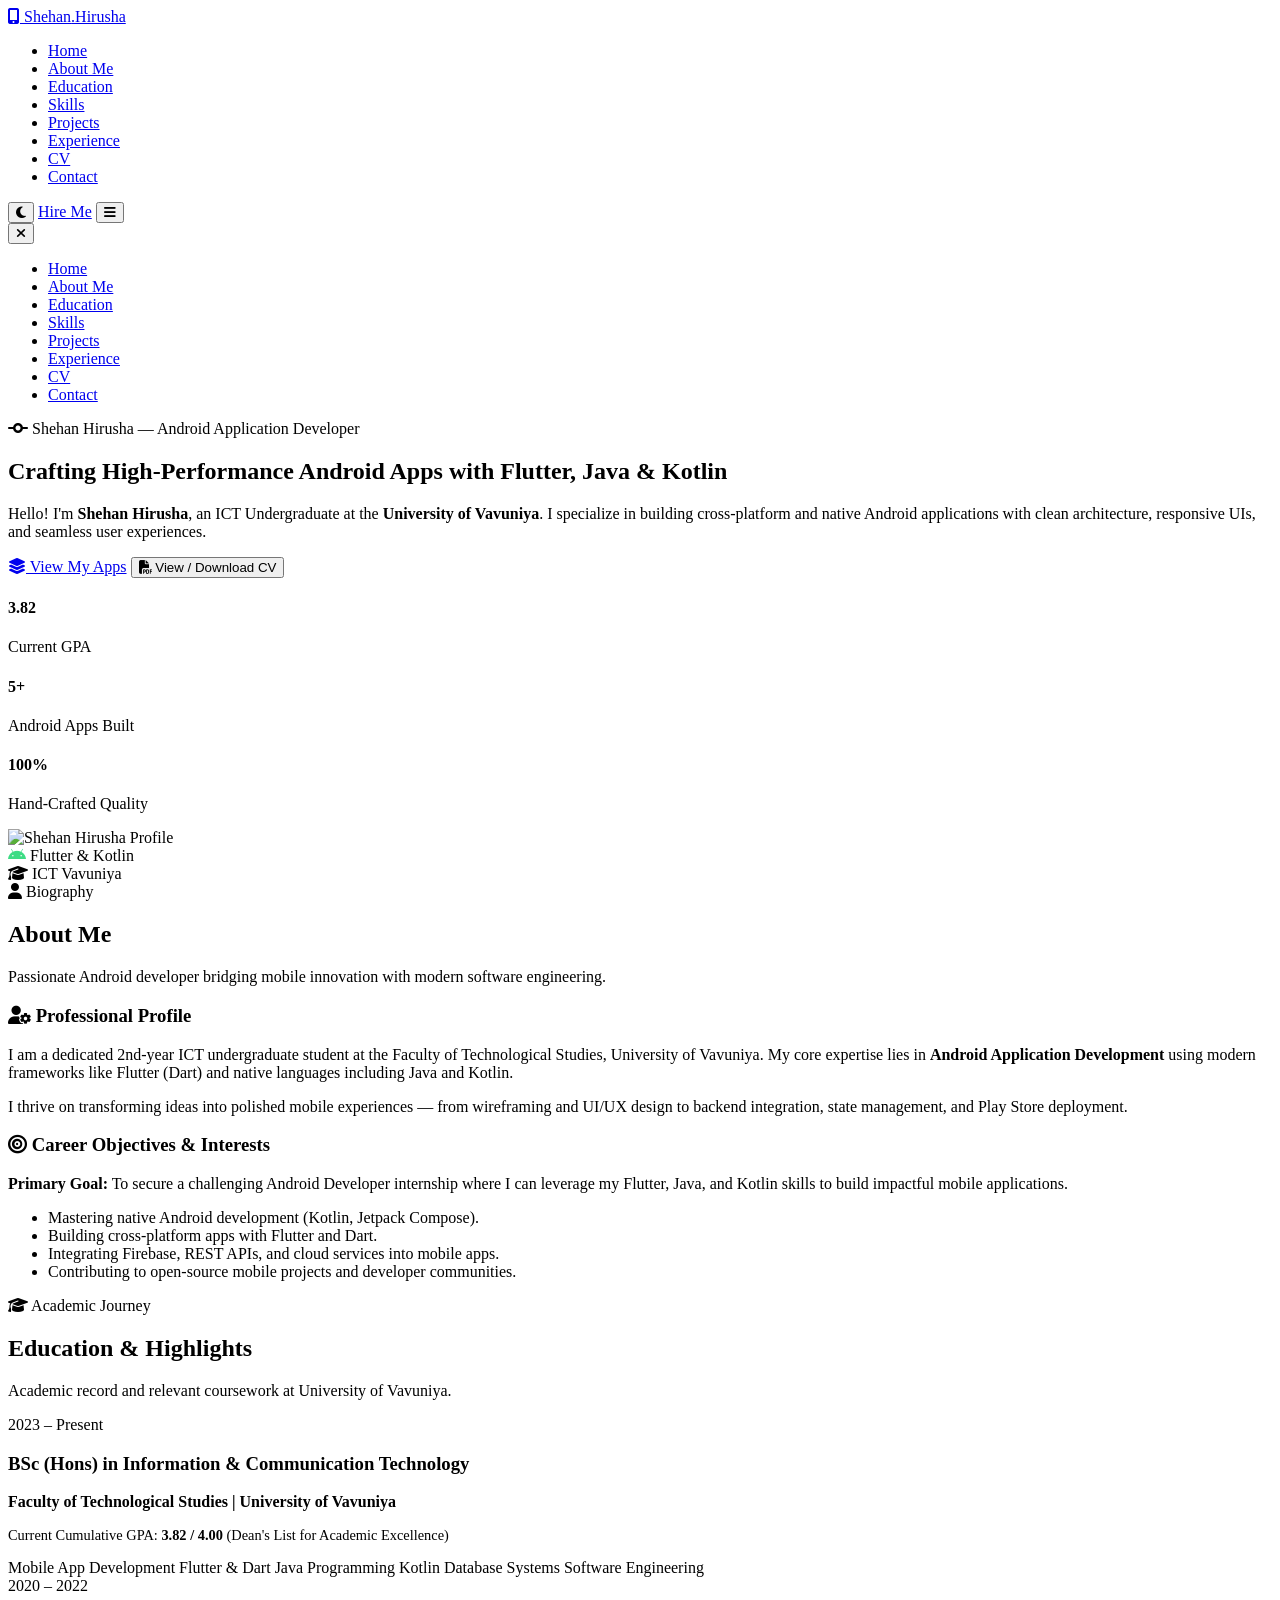
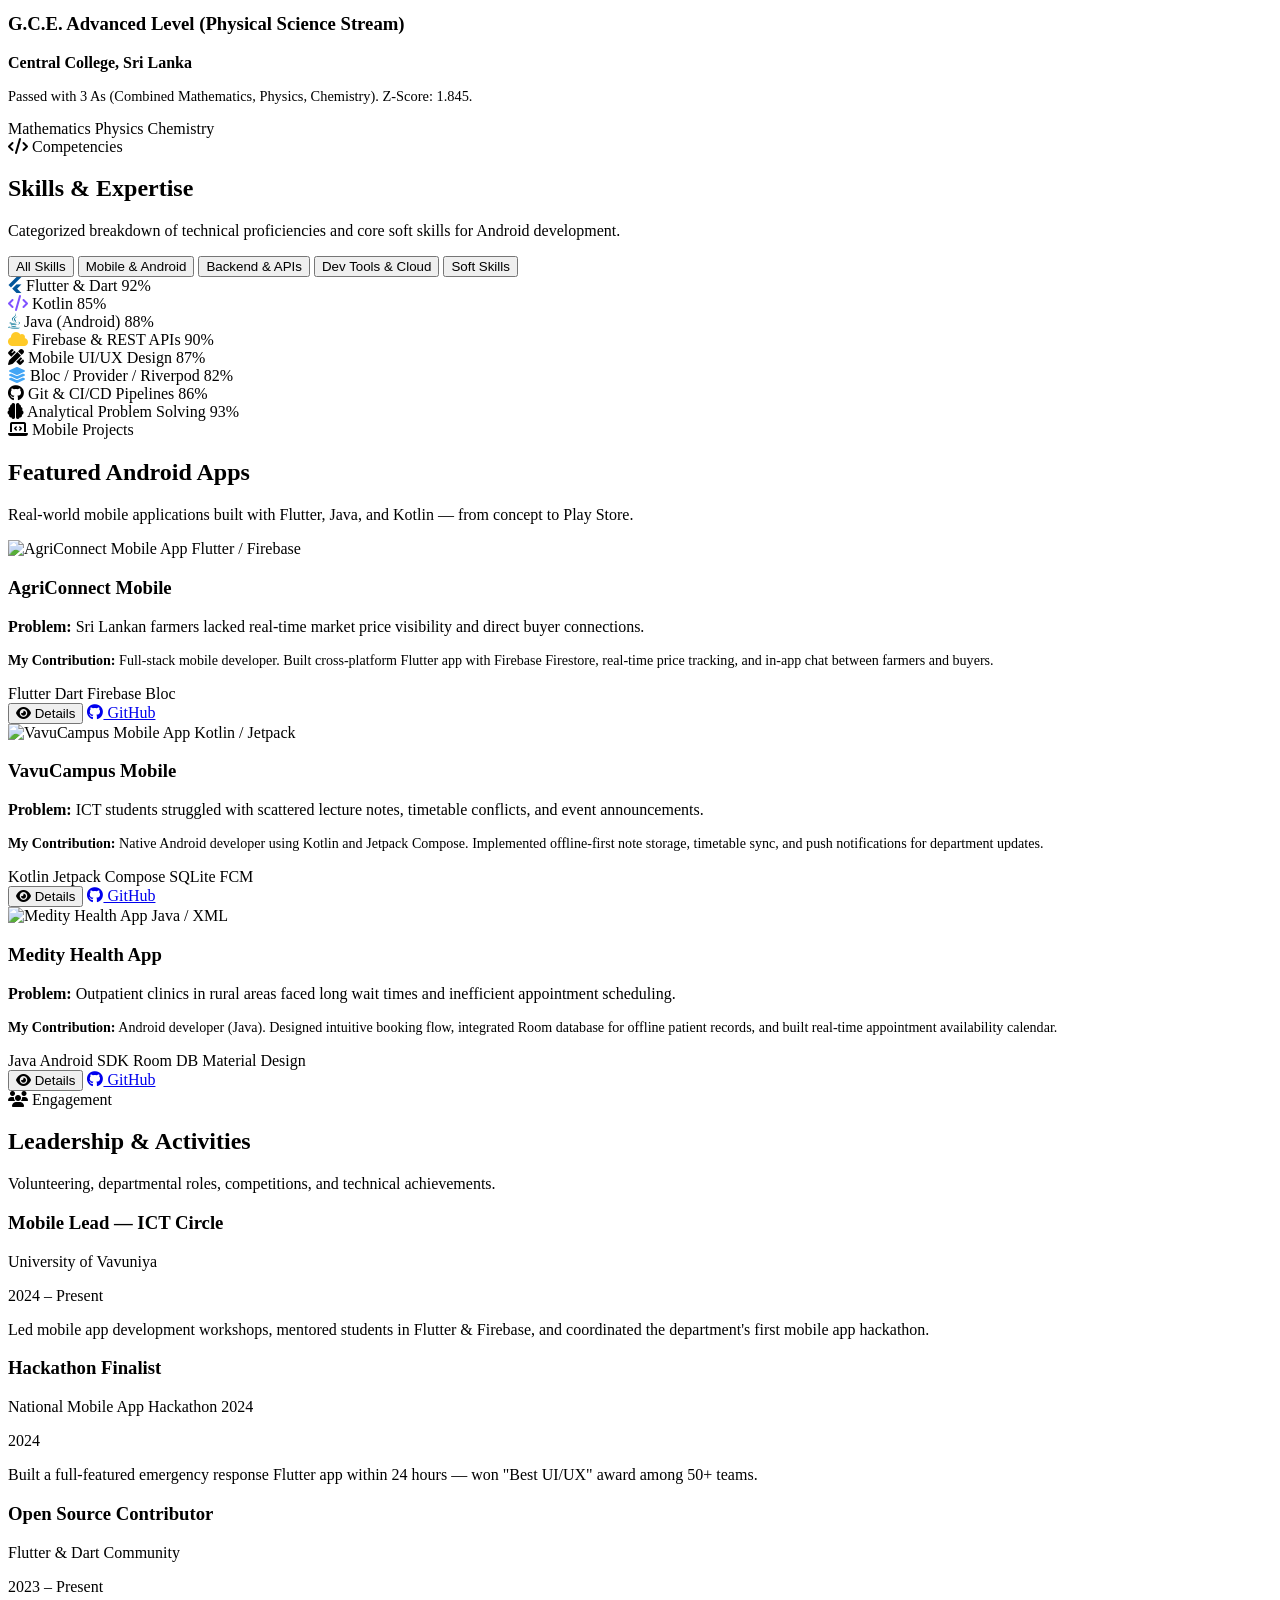
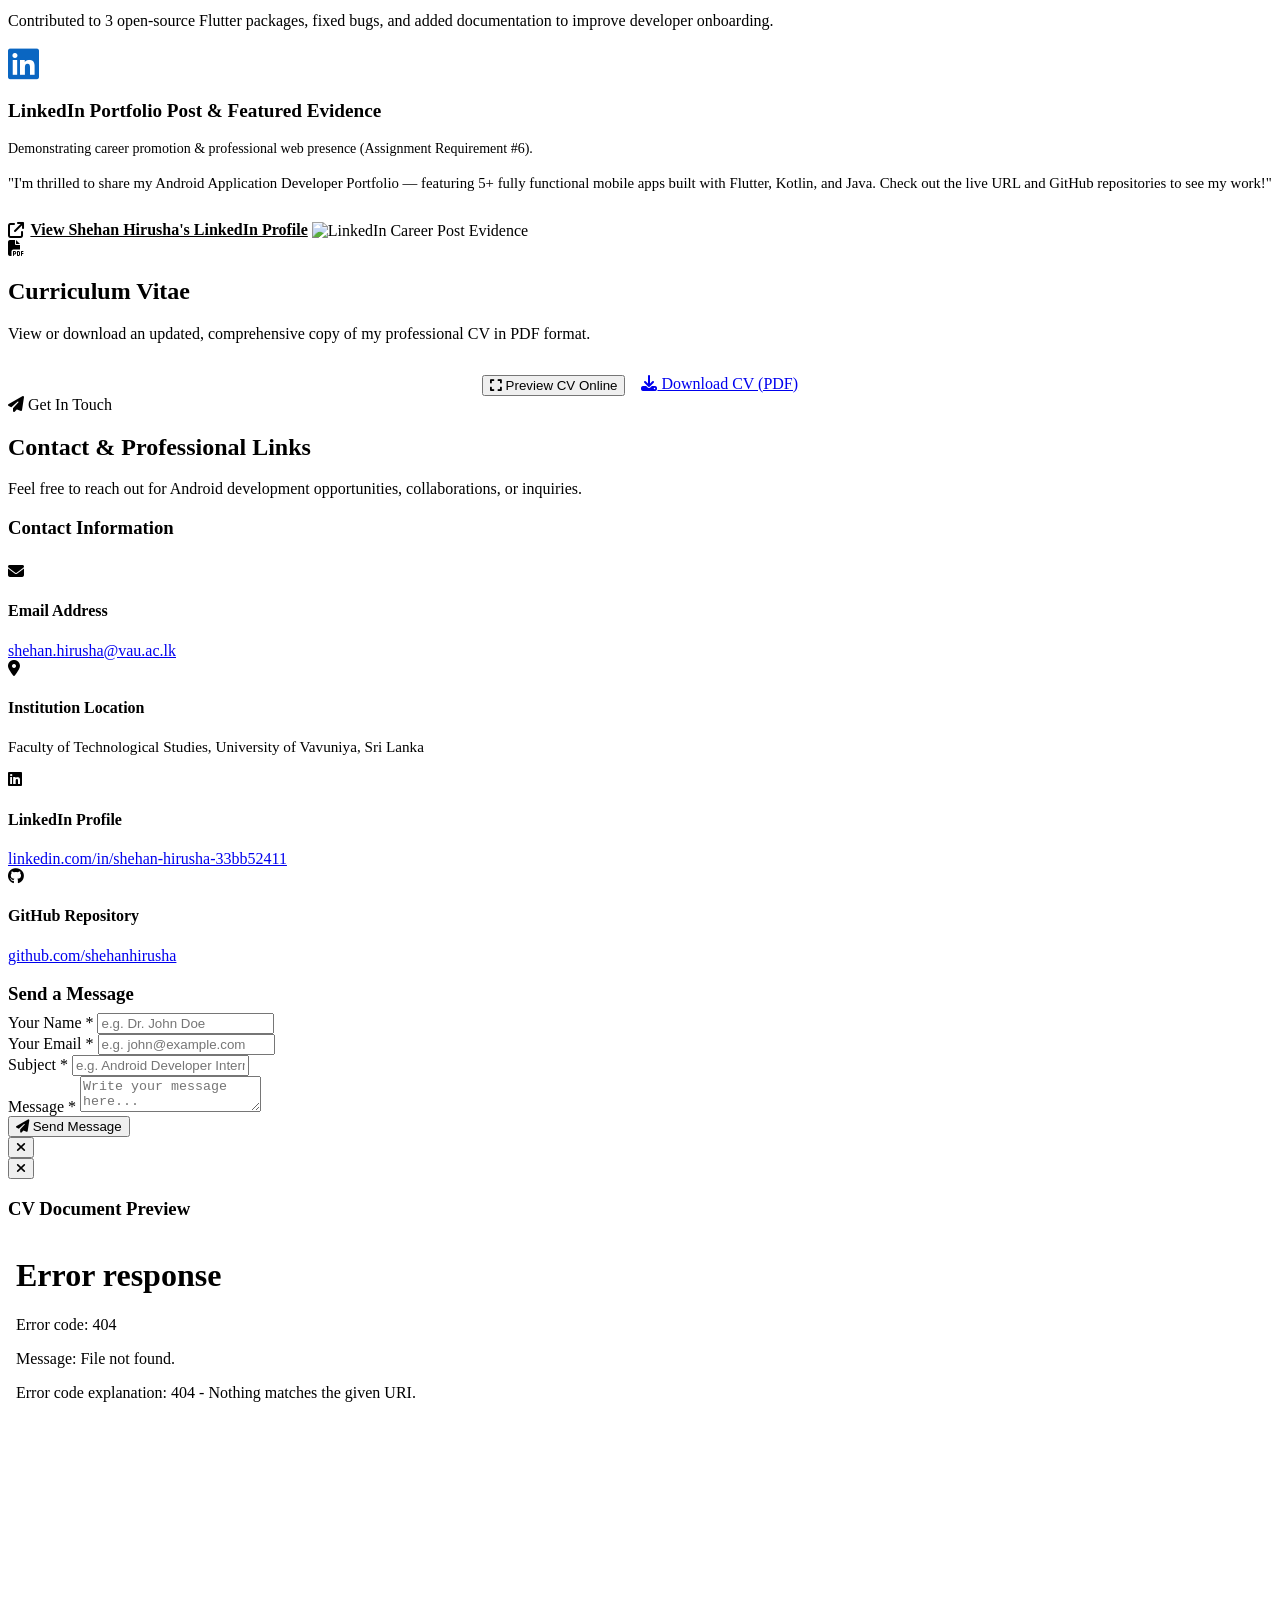
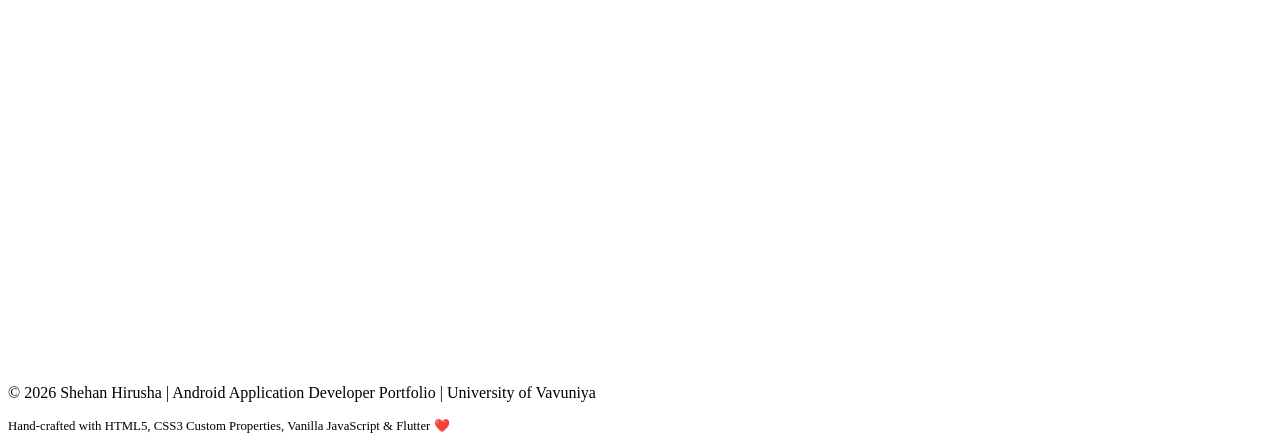
==== index.html @ 4473762f "portfplio prepared" ====
<!DOCTYPE html>
<html lang="en">

<head>
    <meta charset="UTF-8">
    <meta name="viewport" content="width=device-width, initial-scale=1.0">
    <title>Shehan Hirusha | Android Application Developer</title>
    <meta name="description"
        content="Professional portfolio of Shehan Hirusha, Android Application Developer & ICT Undergraduate at University of Vavuniya. Specializing in Flutter, Dart, Java, and Kotlin.">
    <meta name="keywords"
        content="Shehan Hirusha, Android Developer, Flutter, Dart, Java, Kotlin, Mobile App Development, University of Vavuniya, Portfolio">

    <!-- Design System CSS -->
    <link rel="stylesheet" href="styles.css">

    <!-- FontAwesome Icons -->
    <link rel="stylesheet" href="https://cdnjs.cloudflare.com/ajax/libs/font-awesome/6.4.0/css/all.min.css">
</head>

<body>

    <!-- Header & Navigation Bar -->
    <header class="navbar" id="navbar">
        <div class="container nav-container">
            <a href="#home" class="nav-logo">
                <i class="fa-solid fa-mobile-screen-button" style="color: var(--accent-primary);"></i>
                Shehan<span>.Hirusha</span>
            </a>

            <ul class="nav-links">
                <li><a href="#home" class="nav-link active">Home</a></li>
                <li><a href="#about" class="nav-link">About Me</a></li>
                <li><a href="#education" class="nav-link">Education</a></li>
                <li><a href="#skills" class="nav-link">Skills</a></li>
                <li><a href="#projects" class="nav-link">Projects</a></li>
                <li><a href="#experience" class="nav-link">Experience</a></li>
                <li><a href="#cv" class="nav-link">CV</a></li>
                <li><a href="#contact" class="nav-link">Contact</a></li>
            </ul>

            <div class="nav-actions">
                <button class="theme-toggle-btn" id="themeToggle" title="Toggle Light/Dark Theme">
                    <i class="fa-solid fa-moon"></i>
                </button>
                <a href="#contact" class="btn btn-primary btn-sm">Hire Me</a>
                <button class="mobile-menu-btn" id="mobileMenuBtn">
                    <i class="fa-solid fa-bars"></i>
                </button>
            </div>
        </div>
    </header>

    <!-- Mobile Navigation Drawer -->
    <div class="mobile-menu-overlay" id="mobileMenuOverlay">
        <button class="modal-close" id="mobileMenuClose"><i class="fa-solid fa-xmark"></i></button>
        <ul class="mobile-nav-links">
            <li><a href="#home" class="mobile-nav-link">Home</a></li>
            <li><a href="#about" class="mobile-nav-link">About Me</a></li>
            <li><a href="#education" class="mobile-nav-link">Education</a></li>
            <li><a href="#skills" class="mobile-nav-link">Skills</a></li>
            <li><a href="#projects" class="mobile-nav-link">Projects</a></li>
            <li><a href="#experience" class="mobile-nav-link">Experience</a></li>
            <li><a href="#cv" class="mobile-nav-link">CV</a></li>
            <li><a href="#contact" class="mobile-nav-link">Contact</a></li>
        </ul>
    </div>

    <main>
        <!-- 1. HOME SECTION (HERO) -->
        <section id="home" class="hero">
            <div class="container hero-grid">
                <div class="hero-text-content">
                    <div class="hero-badge">
                        <i class="fa-solid fa-code-commit"></i> Shehan Hirusha — Android Application Developer
                    </div>
                    <h1 class="hero-title">
                        Crafting High-Performance <span class="highlight-text">Android Apps</span> with Flutter, Java
                        &amp; Kotlin
                    </h1>
                    <p class="hero-subtitle">
                        Hello! I'm <strong>Shehan Hirusha</strong>, an ICT Undergraduate at the
                        <strong>University of Vavuniya</strong>. I specialize in building cross-platform and native
                        Android applications with clean architecture, responsive UIs, and seamless user experiences.
                    </p>

                    <div class="hero-actions">
                        <a href="#projects" class="btn btn-primary"><i class="fa-solid fa-layer-group"></i> View My
                            Apps</a>
                        <button class="btn btn-secondary" id="heroCvBtn"><i class="fa-solid fa-file-pdf"></i> View /
                            Download CV</button>
                    </div>

                    <div class="hero-stats">
                        <div class="stat-item">
                            <h4>3.82</h4>
                            <p>Current GPA</p>
                        </div>
                        <div class="stat-item">
                            <h4>5+</h4>
                            <p>Android Apps Built</p>
                        </div>
                        <div class="stat-item">
                            <h4>100%</h4>
                            <p>Hand-Crafted Quality</p>
                        </div>
                    </div>
                </div>

                <div class="hero-avatar-wrapper">
                    <div class="glass-card hero-avatar-card">
                        <img src="assets/myphoto-clean.png" alt="Shehan Hirusha Profile" class="hero-avatar-img">
                        <div class="floating-tag floating-tag-1">
                            <i class="fa-brands fa-android" style="color: #3ddc84;"></i> Flutter &amp; Kotlin
                        </div>
                        <div class="floating-tag floating-tag-2">
                            <i class="fa-solid fa-graduation-cap" style="color: var(--accent-secondary);"></i> ICT
                            Vavuniya
                        </div>
                    </div>
                </div>
            </div>
        </section>

        <!-- 2. ABOUT ME SECTION -->
        <section id="about" class="section">
            <div class="container">
                <div class="section-header">
                    <span class="section-tag"><i class="fa-solid fa-user"></i> Biography</span>
                    <h2 class="section-title">About Me</h2>
                    <p class="section-subtitle">Passionate Android developer bridging mobile innovation with modern
                        software engineering.</p>
                </div>

                <div class="about-grid">
                    <div class="glass-card about-card">
                        <h3><i class="fa-solid fa-user-gear"></i> Professional Profile</h3>
                        <p>
                            I am a dedicated 2nd-year ICT undergraduate student at the Faculty of Technological Studies,
                            University of Vavuniya. My core expertise lies in <strong>Android Application
                                Development</strong>
                            using modern frameworks like Flutter (Dart) and native languages including Java and Kotlin.
                        </p>
                        <p>
                            I thrive on transforming ideas into polished mobile experiences — from wireframing and UI/UX
                            design
                            to backend integration, state management, and Play Store deployment.
                        </p>
                    </div>

                    <div class="glass-card about-card">
                        <h3><i class="fa-solid fa-bullseye"></i> Career Objectives &amp; Interests</h3>
                        <p><strong>Primary Goal:</strong> To secure a challenging Android Developer internship where I
                            can leverage
                            my Flutter, Java, and Kotlin skills to build impactful mobile applications.</p>
                        <ul class="objective-list">
                            <li>Mastering native Android development (Kotlin, Jetpack Compose).</li>
                            <li>Building cross-platform apps with Flutter and Dart.</li>
                            <li>Integrating Firebase, REST APIs, and cloud services into mobile apps.</li>
                            <li>Contributing to open-source mobile projects and developer communities.</li>
                        </ul>
                    </div>
                </div>
            </div>
        </section>

        <!-- 3. EDUCATION SECTION -->
        <section id="education" class="section">
            <div class="container">
                <div class="section-header">
                    <span class="section-tag"><i class="fa-solid fa-graduation-cap"></i> Academic Journey</span>
                    <h2 class="section-title">Education &amp; Highlights</h2>
                    <p class="section-subtitle">Academic record and relevant coursework at University of Vavuniya.</p>
                </div>

                <div class="timeline">
                    <!-- Education Item 1 -->
                    <div class="timeline-item">
                        <div class="timeline-dot"></div>
                        <div class="glass-card timeline-content">
                            <span class="timeline-date">2023 – Present</span>
                            <h3>BSc (Hons) in Information &amp; Communication Technology</h3>
                            <p><strong>Faculty of Technological Studies | University of Vavuniya</strong></p>
                            <p style="margin-top: 0.5rem; font-size: 0.9rem;">
                                Current Cumulative GPA: <strong>3.82 / 4.00</strong> (Dean's List for Academic
                                Excellence)
                            </p>
                            <div class="coursework-badges">
                                <span class="badge">Mobile App Development</span>
                                <span class="badge">Flutter &amp; Dart</span>
                                <span class="badge">Java Programming</span>
                                <span class="badge">Kotlin</span>
                                <span class="badge">Database Systems</span>
                                <span class="badge">Software Engineering</span>
                            </div>
                        </div>
                    </div>

                    <!-- Education Item 2 -->
                    <div class="timeline-item">
                        <div class="timeline-dot"></div>
                        <div class="glass-card timeline-content">
                            <span class="timeline-date">2020 – 2022</span>
                            <h3>G.C.E. Advanced Level (Physical Science Stream)</h3>
                            <p><strong>Central College, Sri Lanka</strong></p>
                            <p style="margin-top: 0.5rem; font-size: 0.9rem;">
                                Passed with 3 As (Combined Mathematics, Physics, Chemistry). Z-Score: 1.845.
                            </p>
                            <div class="coursework-badges">
                                <span class="badge">Mathematics</span>
                                <span class="badge">Physics</span>
                                <span class="badge">Chemistry</span>
                            </div>
                        </div>
                    </div>
                </div>
            </div>
        </section>

        <!-- 4. SKILLS SECTION -->
        <section id="skills" class="section">
            <div class="container">
                <div class="section-header">
                    <span class="section-tag"><i class="fa-solid fa-code"></i> Competencies</span>
                    <h2 class="section-title">Skills &amp; Expertise</h2>
                    <p class="section-subtitle">Categorized breakdown of technical proficiencies and core soft skills
                        for Android development.</p>
                </div>

                <div class="skills-filter">
                    <button class="filter-btn active" data-skill-filter="all">All Skills</button>
                    <button class="filter-btn" data-skill-filter="mobile">Mobile &amp; Android</button>
                    <button class="filter-btn" data-skill-filter="backend">Backend &amp; APIs</button>
                    <button class="filter-btn" data-skill-filter="tools">Dev Tools &amp; Cloud</button>
                    <button class="filter-btn" data-skill-filter="soft">Soft Skills</button>
                </div>

                <div class="skills-grid" id="skillsContainer">
                    <!-- Flutter & Dart -->
                    <div class="glass-card skill-card" data-category="mobile">
                        <div class="skill-header">
                            <span class="skill-title"><i class="fa-brands fa-flutter" style="color: #02569b;"></i>
                                Flutter &amp; Dart</span>
                            <span class="skill-level">92%</span>
                        </div>
                        <div class="skill-progress-bar">
                            <div class="skill-progress-fill" style="width: 92%;"></div>
                        </div>
                    </div>

                    <!-- Kotlin -->
                    <div class="glass-card skill-card" data-category="mobile">
                        <div class="skill-header">
                            <span class="skill-title"><i class="fa-solid fa-code" style="color: #7f52ff;"></i>
                                Kotlin</span>
                            <span class="skill-level">85%</span>
                        </div>
                        <div class="skill-progress-bar">
                            <div class="skill-progress-fill" style="width: 85%;"></div>
                        </div>
                    </div>

                    <!-- Java -->
                    <div class="glass-card skill-card" data-category="mobile">
                        <div class="skill-header">
                            <span class="skill-title"><i class="fa-brands fa-java" style="color: #007396;"></i> Java
                                (Android)</span>
                            <span class="skill-level">88%</span>
                        </div>
                        <div class="skill-progress-bar">
                            <div class="skill-progress-fill" style="width: 88%;"></div>
                        </div>
                    </div>

                    <!-- REST APIs & Firebase -->
                    <div class="glass-card skill-card" data-category="backend">
                        <div class="skill-header">
                            <span class="skill-title"><i class="fa-solid fa-cloud" style="color: #ffca28;"></i> Firebase
                                &amp; REST APIs</span>
                            <span class="skill-level">90%</span>
                        </div>
                        <div class="skill-progress-bar">
                            <div class="skill-progress-fill" style="width: 90%;"></div>
                        </div>
                    </div>

                    <!-- UI/UX Design -->
                    <div class="glass-card skill-card" data-category="mobile">
                        <div class="skill-header">
                            <span class="skill-title"><i class="fa-solid fa-pen-ruler"
                                    style="color: var(--accent-primary);"></i> Mobile UI/UX Design</span>
                            <span class="skill-level">87%</span>
                        </div>
                        <div class="skill-progress-bar">
                            <div class="skill-progress-fill" style="width: 87%;"></div>
                        </div>
                    </div>

                    <!-- State Management -->
                    <div class="glass-card skill-card" data-category="mobile">
                        <div class="skill-header">
                            <span class="skill-title"><i class="fa-solid fa-layer-group" style="color: #42a5f5;"></i>
                                Bloc / Provider / Riverpod</span>
                            <span class="skill-level">82%</span>
                        </div>
                        <div class="skill-progress-bar">
                            <div class="skill-progress-fill" style="width: 82%;"></div>
                        </div>
                    </div>

                    <!-- Git & CI/CD -->
                    <div class="glass-card skill-card" data-category="tools">
                        <div class="skill-header">
                            <span class="skill-title"><i class="fa-brands fa-github"></i> Git &amp; CI/CD
                                Pipelines</span>
                            <span class="skill-level">86%</span>
                        </div>
                        <div class="skill-progress-bar">
                            <div class="skill-progress-fill" style="width: 86%;"></div>
                        </div>
                    </div>

                    <!-- Problem Solving -->
                    <div class="glass-card skill-card" data-category="soft">
                        <div class="skill-header">
                            <span class="skill-title"><i class="fa-solid fa-brain"
                                    style="color: var(--accent-primary);"></i> Analytical Problem Solving</span>
                            <span class="skill-level">93%</span>
                        </div>
                        <div class="skill-progress-bar">
                            <div class="skill-progress-fill" style="width: 93%;"></div>
                        </div>
                    </div>
                </div>
            </div>
        </section>

        <!-- 5. PROJECTS SECTION (Android Focus) -->
        <section id="projects" class="section">
            <div class="container">
                <div class="section-header">
                    <span class="section-tag"><i class="fa-solid fa-laptop-code"></i> Mobile Projects</span>
                    <h2 class="section-title">Featured Android Apps</h2>
                    <p class="section-subtitle">Real-world mobile applications built with Flutter, Java, and Kotlin —
                        from concept to Play Store.</p>
                </div>

                <div class="projects-grid">
                    <!-- Project 1: AgriConnect Mobile -->
                    <div class="glass-card project-card">
                        <div class="project-img-wrapper">
                            <img src="assets/agriconnect_preview.png" alt="AgriConnect Mobile App" class="project-img">
                            <span class="project-category-tag">Flutter / Firebase</span>
                        </div>
                        <div class="project-content">
                            <h3 class="project-title">AgriConnect Mobile</h3>
                            <p class="project-problem">
                                <strong>Problem:</strong> Sri Lankan farmers lacked real-time market price visibility
                                and direct buyer connections.
                            </p>
                            <p style="font-size: 0.88rem; color: var(--text-secondary); margin-bottom: 1rem;">
                                <strong>My Contribution:</strong> Full-stack mobile developer. Built cross-platform
                                Flutter app with Firebase Firestore, real-time price tracking, and in-app chat between
                                farmers and buyers.
                            </p>
                            <div class="project-tools">
                                <span class="tool-tag">Flutter</span>
                                <span class="tool-tag">Dart</span>
                                <span class="tool-tag">Firebase</span>
                                <span class="tool-tag">Bloc</span>
                            </div>
                            <div class="project-actions">
                                <button class="btn btn-secondary btn-sm open-modal-btn" data-project="agriconnect"><i
                                        class="fa-solid fa-eye"></i> Details</button>
                                <a href="https://github.com/shehanhirusha/AgriConnectMobile" target="_blank"
                                    class="btn btn-primary btn-sm"><i class="fa-brands fa-github"></i> GitHub</a>
                            </div>
                        </div>
                    </div>

                    <!-- Project 2: VavuCampus Mobile -->
                    <div class="glass-card project-card">
                        <div class="project-img-wrapper">
                            <img src="assets/vavucampus_preview.png" alt="VavuCampus Mobile App" class="project-img">
                            <span class="project-category-tag">Kotlin / Jetpack</span>
                        </div>
                        <div class="project-content">
                            <h3 class="project-title">VavuCampus Mobile</h3>
                            <p class="project-problem">
                                <strong>Problem:</strong> ICT students struggled with scattered lecture notes, timetable
                                conflicts, and event announcements.
                            </p>
                            <p style="font-size: 0.88rem; color: var(--text-secondary); margin-bottom: 1rem;">
                                <strong>My Contribution:</strong> Native Android developer using Kotlin and Jetpack
                                Compose. Implemented offline-first note storage, timetable sync, and push notifications
                                for department updates.
                            </p>
                            <div class="project-tools">
                                <span class="tool-tag">Kotlin</span>
                                <span class="tool-tag">Jetpack Compose</span>
                                <span class="tool-tag">SQLite</span>
                                <span class="tool-tag">FCM</span>
                            </div>
                            <div class="project-actions">
                                <button class="btn btn-secondary btn-sm open-modal-btn" data-project="vavucampus"><i
                                        class="fa-solid fa-eye"></i> Details</button>
                                <a href="https://github.com/shehanhirusha/VavuCampusMobile" target="_blank"
                                    class="btn btn-primary btn-sm"><i class="fa-brands fa-github"></i> GitHub</a>
                            </div>
                        </div>
                    </div>

                    <!-- Project 3: Medity Health -->
                    <div class="glass-card project-card">
                        <div class="project-img-wrapper">
                            <img src="assets/medity_preview.png" alt="Medity Health App" class="project-img">
                            <span class="project-category-tag">Java / XML</span>
                        </div>
                        <div class="project-content">
                            <h3 class="project-title">Medity Health App</h3>
                            <p class="project-problem">
                                <strong>Problem:</strong> Outpatient clinics in rural areas faced long wait times and
                                inefficient appointment scheduling.
                            </p>
                            <p style="font-size: 0.88rem; color: var(--text-secondary); margin-bottom: 1rem;">
                                <strong>My Contribution:</strong> Android developer (Java). Designed intuitive booking
                                flow, integrated Room database for offline patient records, and built real-time
                                appointment availability calendar.
                            </p>
                            <div class="project-tools">
                                <span class="tool-tag">Java</span>
                                <span class="tool-tag">Android SDK</span>
                                <span class="tool-tag">Room DB</span>
                                <span class="tool-tag">Material Design</span>
                            </div>
                            <div class="project-actions">
                                <button class="btn btn-secondary btn-sm open-modal-btn" data-project="medity"><i
                                        class="fa-solid fa-eye"></i> Details</button>
                                <a href="https://github.com/shehanhirusha/MedityHealth" target="_blank"
                                    class="btn btn-primary btn-sm"><i class="fa-brands fa-github"></i> GitHub</a>
                            </div>
                        </div>
                    </div>
                </div>
            </div>
        </section>

        <!-- 6. EXPERIENCE & ACTIVITIES SECTION -->
        <section id="experience" class="section">
            <div class="container">
                <div class="section-header">
                    <span class="section-tag"><i class="fa-solid fa-users"></i> Engagement</span>
                    <h2 class="section-title">Leadership &amp; Activities</h2>
                    <p class="section-subtitle">Volunteering, departmental roles, competitions, and technical
                        achievements.</p>
                </div>

                <div class="exp-grid">
                    <div class="glass-card exp-card">
                        <h3 class="exp-role">Mobile Lead — ICT Circle</h3>
                        <p class="exp-org">University of Vavuniya</p>
                        <p class="exp-date">2024 – Present</p>
                        <p>Led mobile app development workshops, mentored students in Flutter &amp; Firebase, and
                            coordinated the department's first mobile app hackathon.</p>
                    </div>

                    <div class="glass-card exp-card">
                        <h3 class="exp-role">Hackathon Finalist</h3>
                        <p class="exp-org">National Mobile App Hackathon 2024</p>
                        <p class="exp-date">2024</p>
                        <p>Built a full-featured emergency response Flutter app within 24 hours — won "Best UI/UX" award
                            among 50+ teams.</p>
                    </div>

                    <div class="glass-card exp-card">
                        <h3 class="exp-role">Open Source Contributor</h3>
                        <p class="exp-org">Flutter &amp; Dart Community</p>
                        <p class="exp-date">2023 – Present</p>
                        <p>Contributed to 3 open-source Flutter packages, fixed bugs, and added documentation to improve
                            developer onboarding.</p>
                    </div>
                </div>

                <!-- LinkedIn Career Sharing Evidence Section -->
                <div class="glass-card linkedin-evidence-card">
                    <div class="linkedin-header">
                        <i class="fa-brands fa-linkedin" style="font-size: 2.2rem; color: #0a66c2;"></i>
                        <div>
                            <h3 style="font-size: 1.2rem;">LinkedIn Portfolio Post &amp; Featured Evidence</h3>
                            <p style="font-size: 0.875rem; color: var(--text-muted);">Demonstrating career promotion
                                &amp; professional web presence (Assignment Requirement #6).</p>
                        </div>
                    </div>
                    <p style="font-size: 0.925rem; line-height: 1.6;">
                        "I'm thrilled to share my Android Application Developer Portfolio — featuring 5+ fully
                        functional mobile apps built with Flutter, Kotlin, and Java. Check out the live URL and GitHub
                        repositories to see my work!"
                    </p>
                    <a href="https://www.linkedin.com/in/shehan-hirusha-33bb52411?utm_source=share_via&utm_content=profile&utm_medium=member_android"
                        target="_blank"
                        style="display: inline-flex; align-items: center; gap: 0.4rem; margin-top: 0.65rem; font-weight: 600; color: var(--accent-primary);">
                        <i class="fa-solid fa-arrow-up-right-from-square"></i> View Shehan Hirusha's LinkedIn Profile
                    </a>
                    <img src="assets/linkedin_evidence.png" alt="LinkedIn Career Post Evidence" class="linkedin-img">
                </div>
            </div>
        </section>

        <!-- 7. CV SECTION -->
        <section id="cv" class="section">
            <div class="container">
                <div class="glass-card cv-section-card">
                    <i class="fa-solid fa-file-pdf cv-icon"></i>
                    <h2 class="section-title">Curriculum Vitae</h2>
                    <p class="section-subtitle" style="margin-bottom: 2rem;">
                        View or download an updated, comprehensive copy of my professional CV in PDF format.
                    </p>
                    <div style="display: flex; justify-content: center; gap: 1rem; flex-wrap: wrap;">
                        <button class="btn btn-primary" id="openCvModalBtn"><i class="fa-solid fa-expand"></i> Preview
                            CV Online</button>
                        <a href="CV_Shehan_Hirusha.pdf" download="CV_Shehan_Hirusha.pdf" class="btn btn-secondary"><i
                                class="fa-solid fa-download"></i> Download CV (PDF)</a>
                    </div>
                </div>
            </div>
        </section>

        <!-- 8. CONTACT & LINKS SECTION -->
        <section id="contact" class="section">
            <div class="container">
                <div class="section-header">
                    <span class="section-tag"><i class="fa-solid fa-paper-plane"></i> Get In Touch</span>
                    <h2 class="section-title">Contact &amp; Professional Links</h2>
                    <p class="section-subtitle">Feel free to reach out for Android development opportunities,
                        collaborations, or inquiries.</p>
                </div>

                <div class="contact-grid">
                    <div class="glass-card contact-info-card">
                        <h3 style="margin-bottom: 1.5rem; color: var(--accent-primary);">Contact Information</h3>

                        <div class="contact-method">
                            <div class="contact-icon"><i class="fa-solid fa-envelope"></i></div>
                            <div>
                                <h4>Email Address</h4>
                                <a href="mailto:shehan.hirusha@vau.ac.lk">shehan.hirusha@vau.ac.lk</a>
                            </div>
                        </div>

                        <div class="contact-method">
                            <div class="contact-icon"><i class="fa-solid fa-location-dot"></i></div>
                            <div>
                                <h4>Institution Location</h4>
                                <p style="font-size: 0.95rem;">Faculty of Technological Studies, University of Vavuniya,
                                    Sri Lanka</p>
                            </div>
                        </div>

                        <div class="contact-method">
                            <div class="contact-icon"><i class="fa-brands fa-linkedin"></i></div>
                            <div>
                                <h4>LinkedIn Profile</h4>
                                <a href="https://www.linkedin.com/in/shehan-hirusha-33bb52411?utm_source=share_via&utm_content=profile&utm_medium=member_android"
                                    target="_blank">linkedin.com/in/shehan-hirusha-33bb52411</a>
                            </div>
                        </div>

                        <div class="contact-method">
                            <div class="contact-icon"><i class="fa-brands fa-github"></i></div>
                            <div>
                                <h4>GitHub Repository</h4>
                                <a href="https://github.com/shehanhirusha" target="_blank">github.com/shehanhirusha</a>
                            </div>
                        </div>
                    </div>

                    <form class="glass-card contact-form" id="contactForm">
                        <h3 style="margin-bottom: 0.5rem; color: var(--text-primary);">Send a Message</h3>

                        <div class="form-group">
                            <label for="name">Your Name *</label>
                            <input type="text" id="name" class="form-input" placeholder="e.g. Dr. John Doe" required>
                        </div>

                        <div class="form-group">
                            <label for="email">Your Email *</label>
                            <input type="email" id="email" class="form-input" placeholder="e.g. john@example.com"
                                required>
                        </div>

                        <div class="form-group">
                            <label for="subject">Subject *</label>
                            <input type="text" id="subject" class="form-input"
                                placeholder="e.g. Android Developer Internship" required>
                        </div>

                        <div class="form-group">
                            <label for="message">Message *</label>
                            <textarea id="message" class="form-input" placeholder="Write your message here..."
                                required></textarea>
                        </div>

                        <button type="submit" class="btn btn-primary"><i class="fa-solid fa-paper-plane"></i> Send
                            Message</button>
                    </form>
                </div>
            </div>
        </section>
    </main>

    <!-- Project Detail Modal Reader -->
    <div class="modal" id="projectModal">
        <div class="glass-card modal-content">
            <button class="modal-close" id="modalClose"><i class="fa-solid fa-xmark"></i></button>
            <div id="modalBody">
                <!-- Injected via JavaScript -->
            </div>
        </div>
    </div>

    <!-- CV Interactive Preview Modal -->
    <div class="modal" id="cvModal">
        <div class="glass-card modal-content" style="max-width: 850px; height: 90vh;">
            <button class="modal-close" id="cvModalClose"><i class="fa-solid fa-xmark"></i></button>
            <h3 style="margin-bottom: 1rem; color: var(--accent-primary);">CV Document Preview</h3>
            <iframe src="CV_Shehan_Hirusha.pdf"
                style="width: 100%; height: calc(100% - 60px); border: none; border-radius: var(--radius-md);"></iframe>
        </div>
    </div>

    <!-- Toast Notification Container -->
    <div class="toast-container" id="toastContainer"></div>

    <!-- Footer -->
    <footer class="footer">
        <div class="container">
            <p>&copy; 2026 Shehan Hirusha | Android Application Developer Portfolio | University of Vavuniya</p>
            <p style="font-size: 0.8rem; margin-top: 0.4rem; color: var(--text-muted);">Hand-crafted with HTML5, CSS3
                Custom Properties, Vanilla JavaScript &amp; Flutter ❤️</p>
        </div>
    </footer>

    <!-- Interactive JavaScript -->
    <script src="script.js"></script>
</body>

</html>
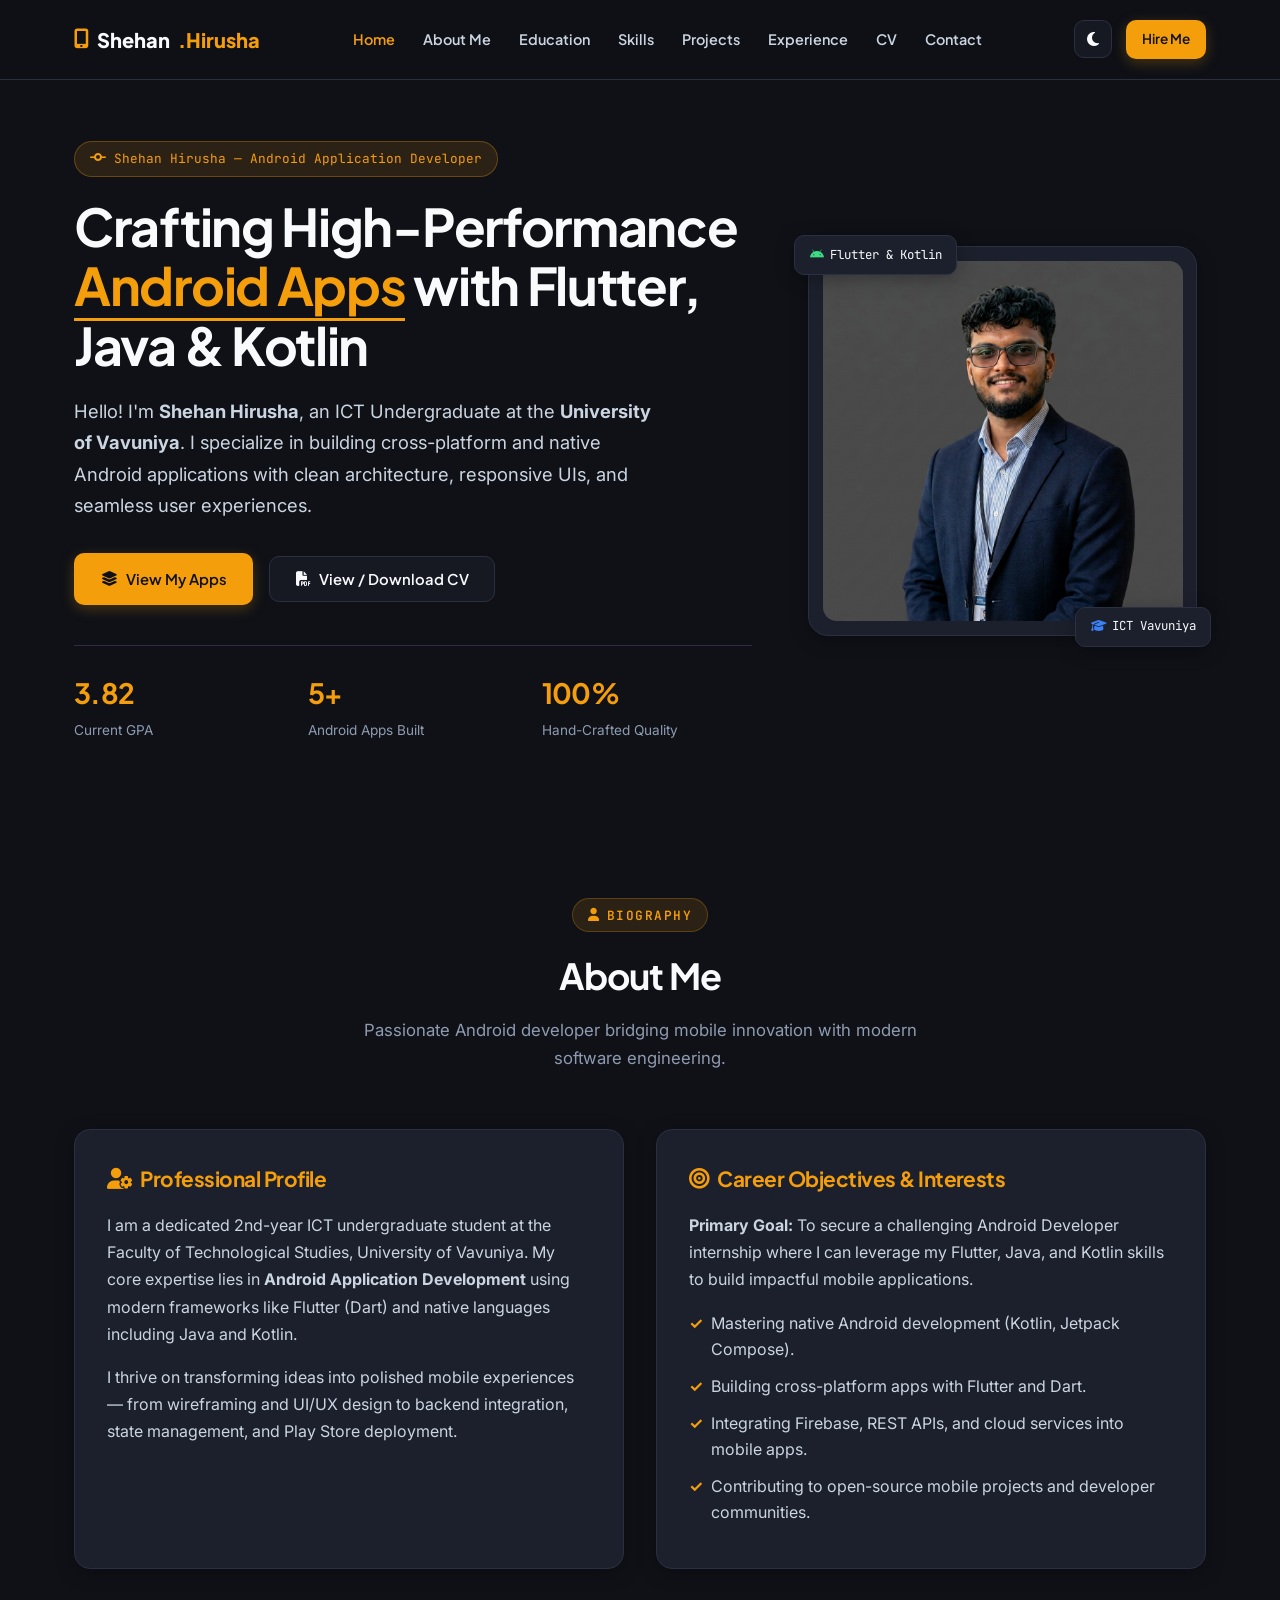
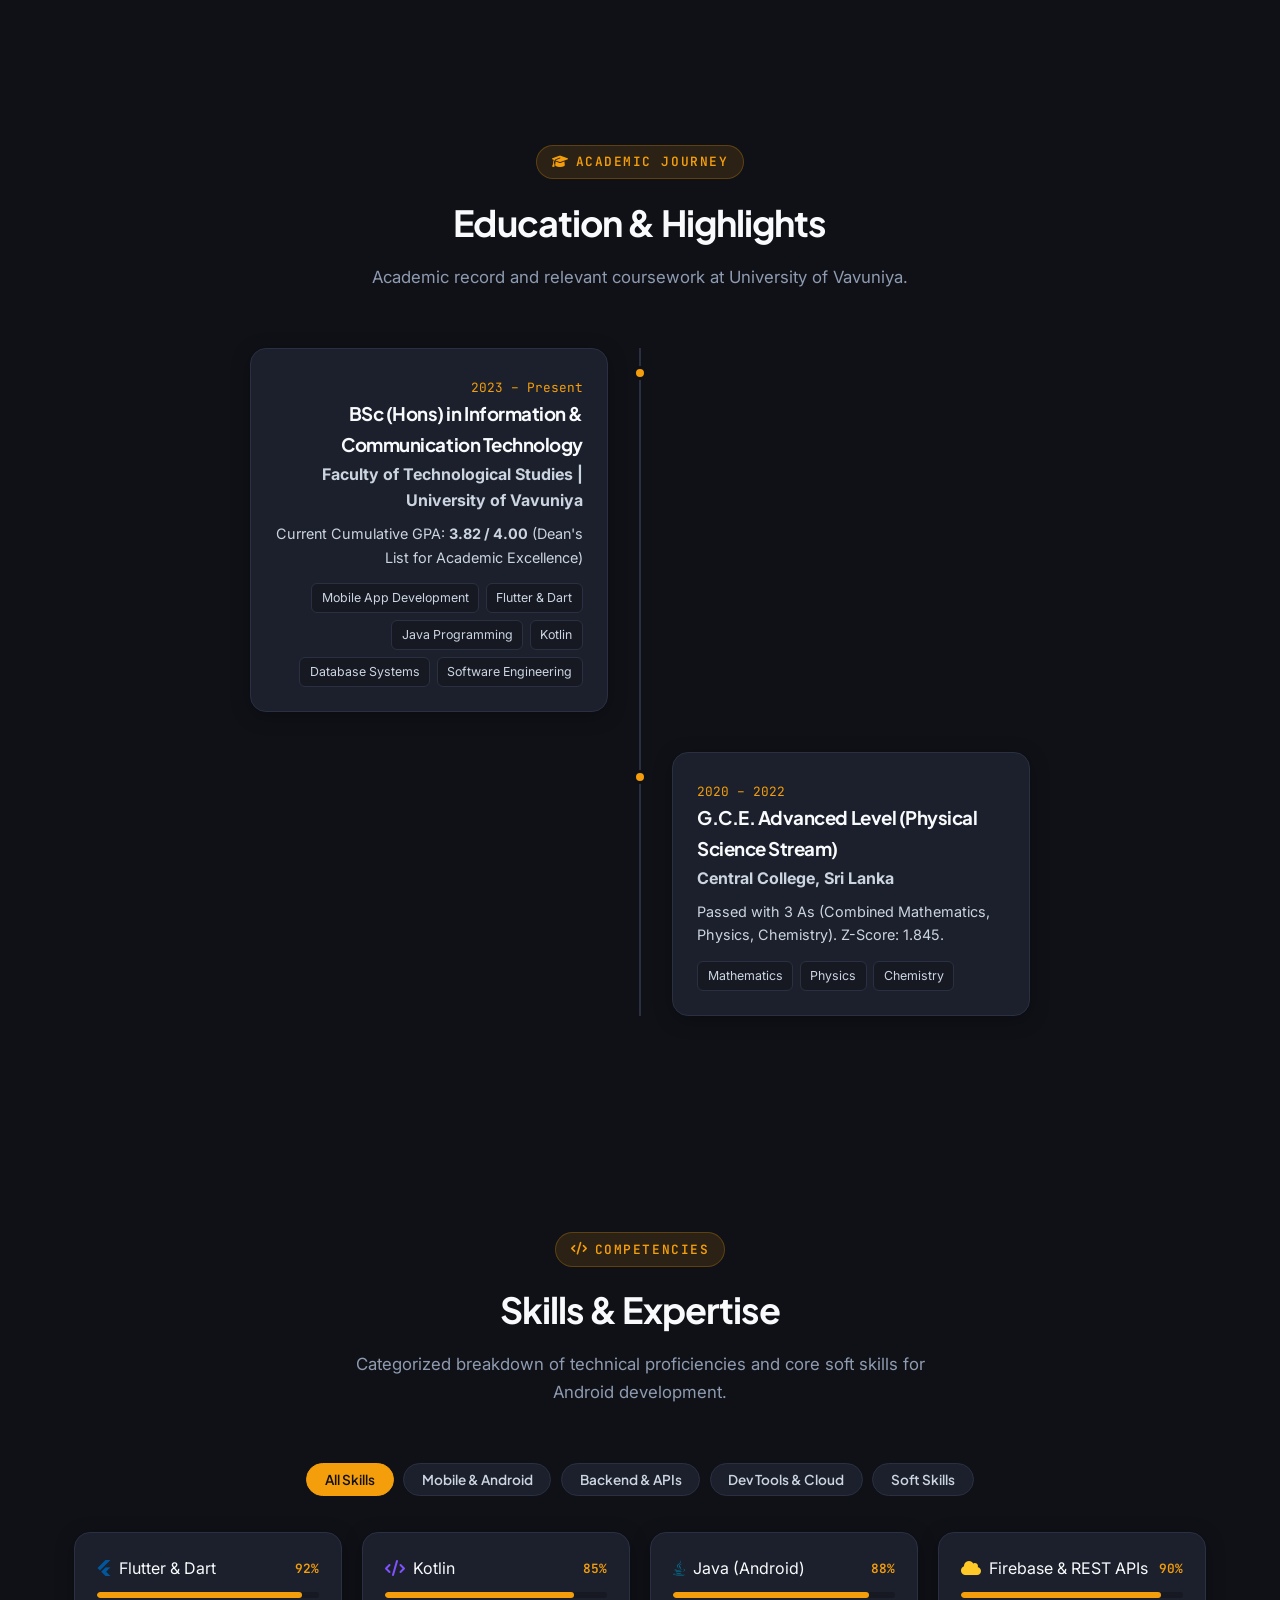
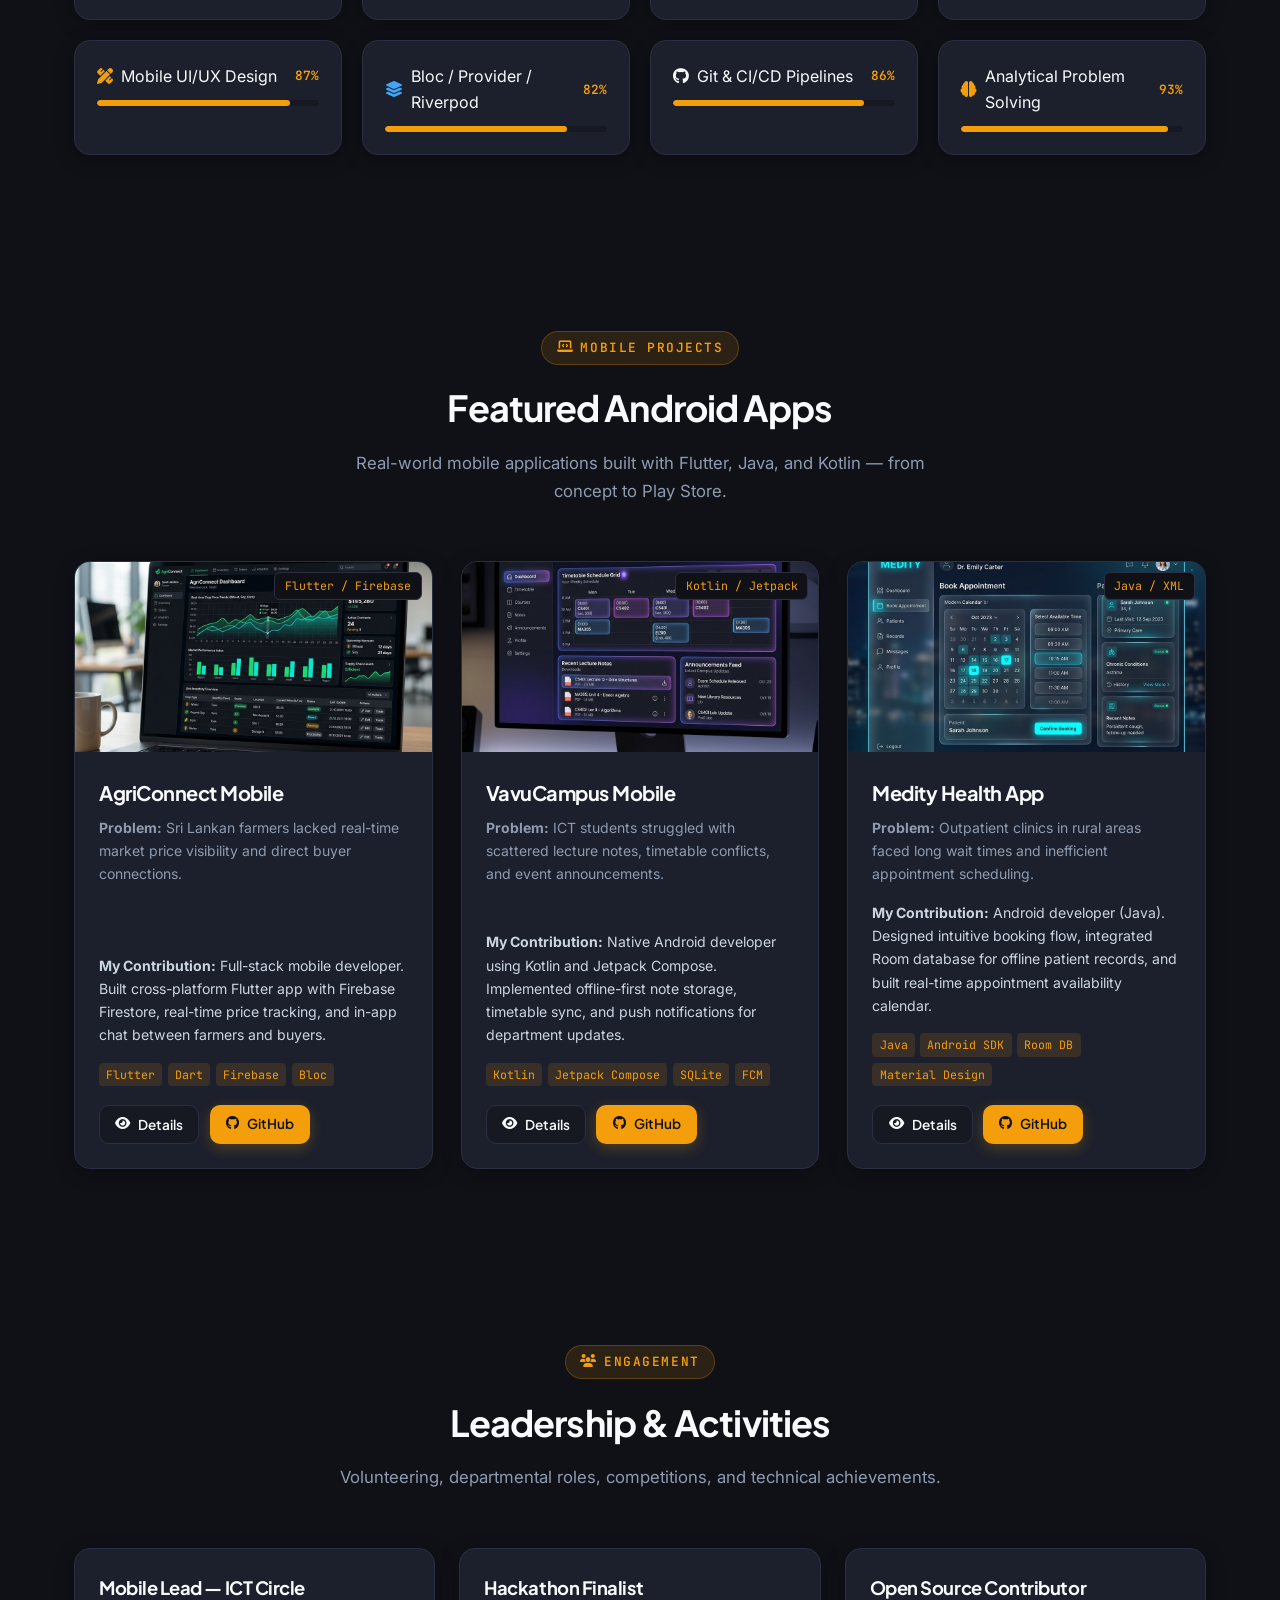
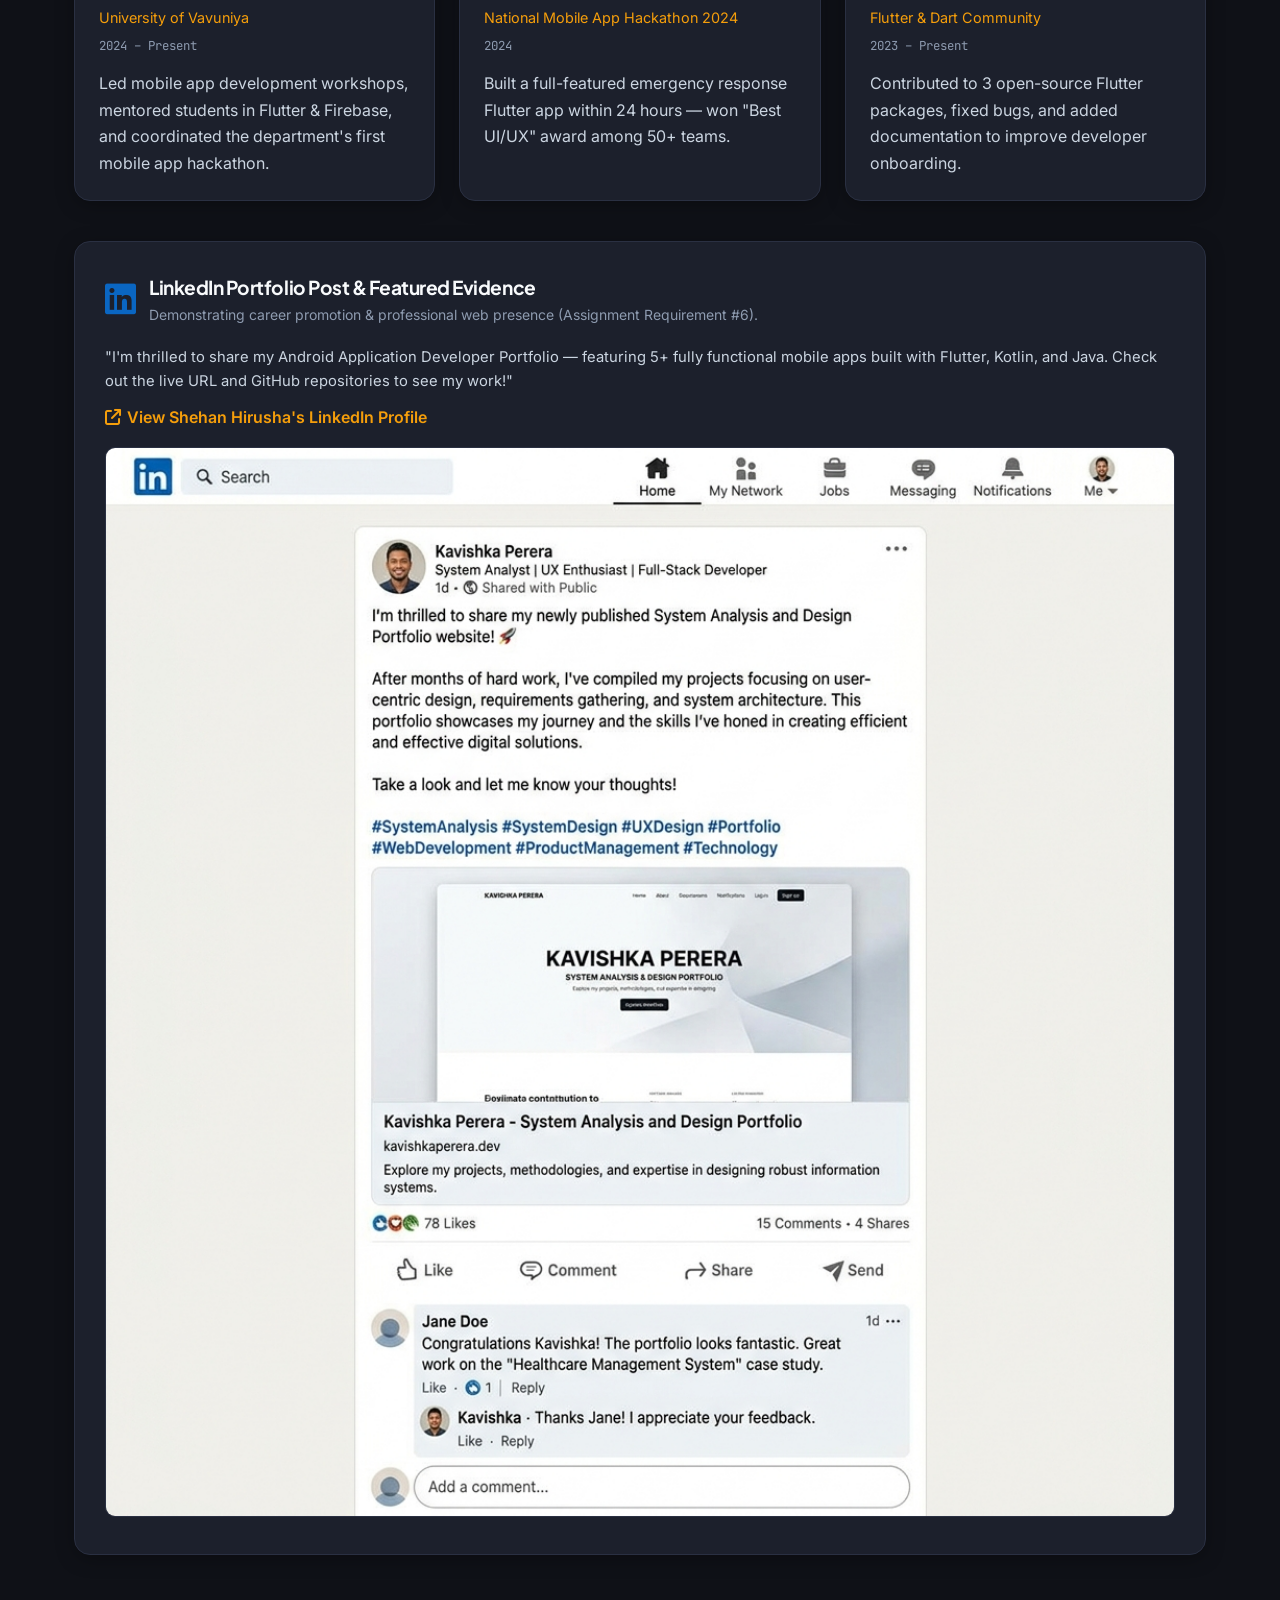
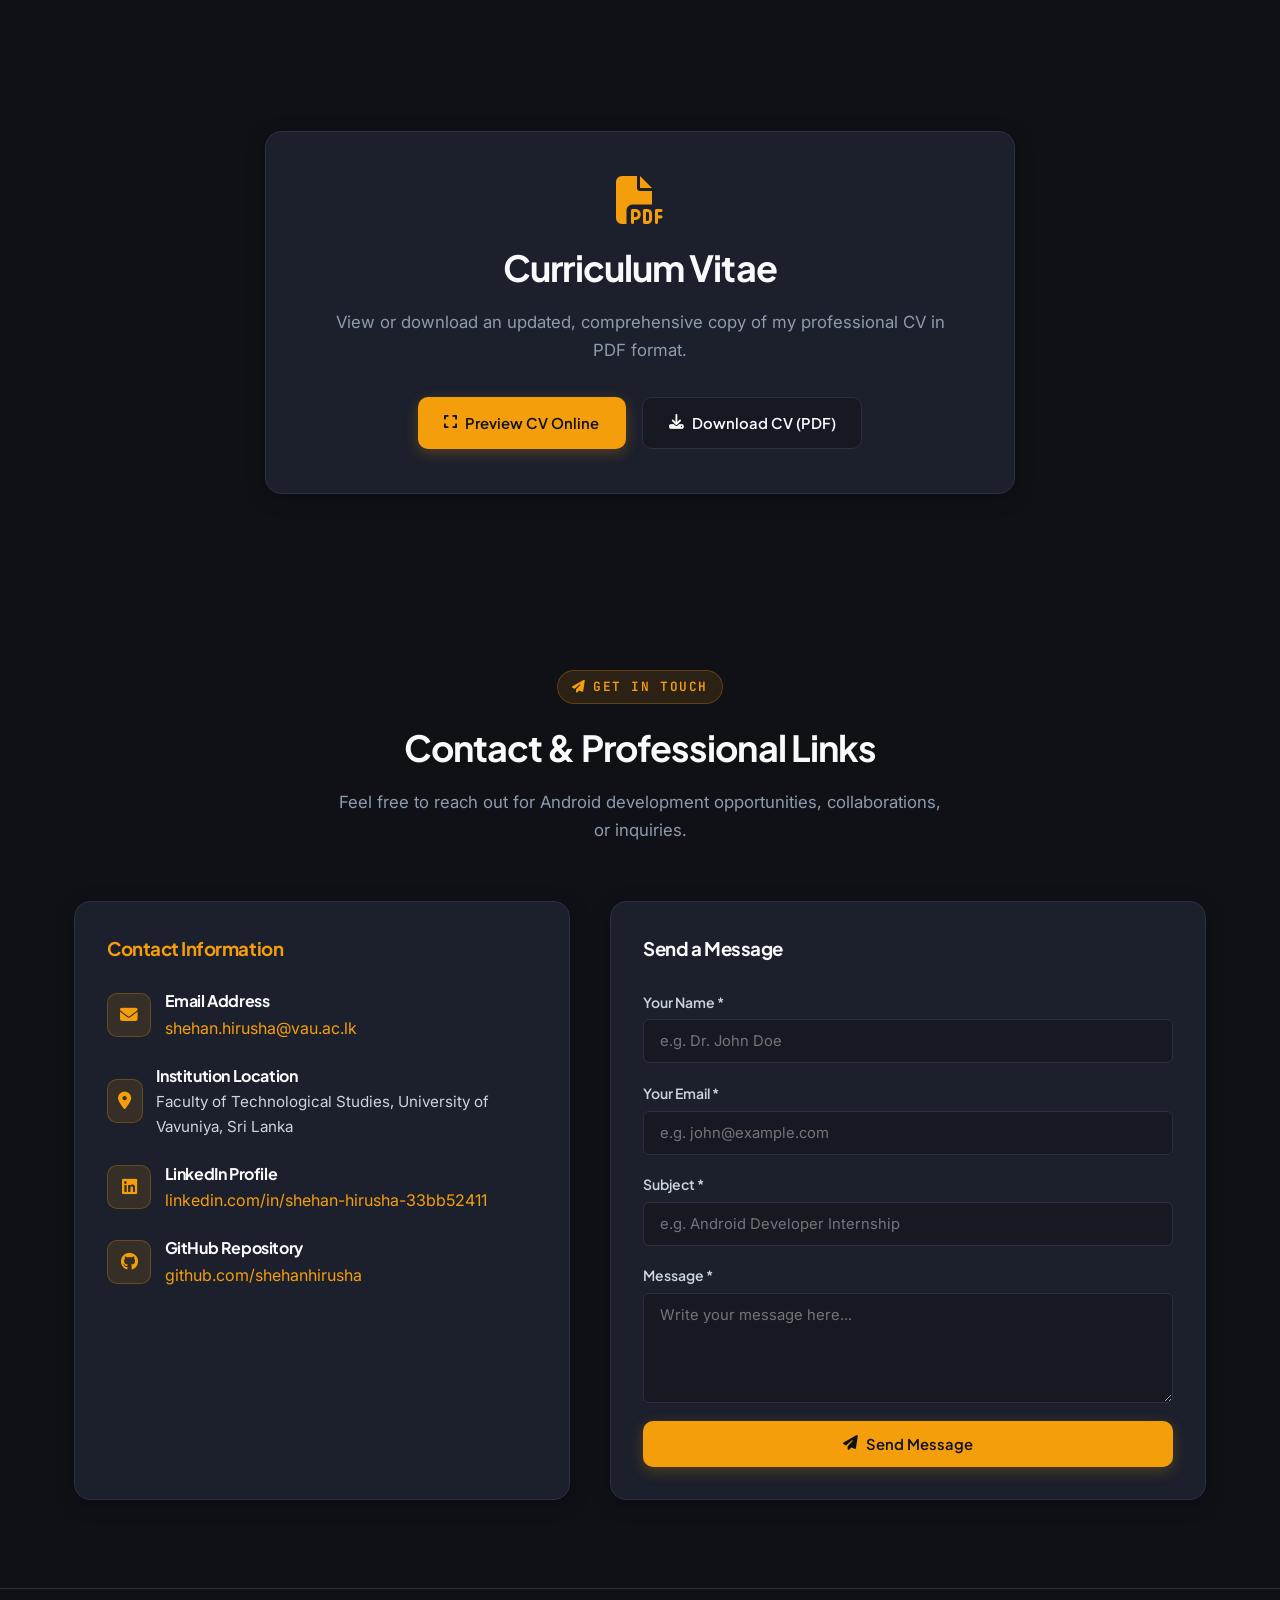
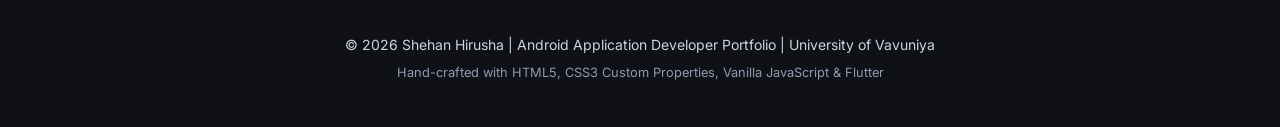
==== commit f1ddfd41: "Initialized" ====
--- a/index.html
+++ b/index.html
@@ -635,7 +635,7 @@
         <div class="container">
             <p>&copy; 2026 Shehan Hirusha | Android Application Developer Portfolio | University of Vavuniya</p>
             <p style="font-size: 0.8rem; margin-top: 0.4rem; color: var(--text-muted);">Hand-crafted with HTML5, CSS3
-                Custom Properties, Vanilla JavaScript &amp; Flutter ❤️</p>
+                Custom Properties, Vanilla JavaScript &amp; Flutter</p>
         </div>
     </footer>
 
--- a/styles.css
+++ b/styles.css
@@ -0,0 +1,1056 @@
+/* ==========================================================================
+   SAD PORTFOLIO - HUMANIST CRAFTED DESIGN SYSTEM
+   Developer & Designer: Shehan Hirusha
+   Aesthetic: Warm Editorial & Authentic Software Engineer (Human-Crafted)
+   Typography: Plus Jakarta Sans + Inter + JetBrains Mono
+   ========================================================================== */
+
+@import url('https://fonts.googleapis.com/css2?family=Inter:ital,wght@0,300;0,400;0,500;0,600;0,700;1,400&family=JetBrains+Mono:wght@400;500;600&family=Plus+Jakarta+Sans:ital,wght@0,400;0,500;0,600;0,700;0,800;1,400&display=swap');
+
+:root {
+    /* Humanist Palette (Warm Editorial Studio Dark) */
+    --bg-main: #0f1117;
+    --bg-surface: #161922;
+    --bg-card: #1c202c;
+    --bg-hover: #242938;
+    
+    /* Warm Accents (Natural, Non-Neon Human Colors) */
+    --accent-primary: #f59e0b; /* Warm Amber Gold */
+    --accent-primary-subtle: rgba(245, 158, 11, 0.12);
+    --accent-secondary: #3b82f6; /* Sapphire Blue */
+    --accent-secondary-subtle: rgba(59, 130, 246, 0.12);
+    --accent-emerald: #10b981; /* Emerald Green */
+    
+    --text-primary: #f8fafc;
+    --text-secondary: #cbd5e1;
+    --text-muted: #8e9bb0;
+    
+    --border-color: #2a3042;
+    --border-highlight: #3b82f6;
+    
+    --card-shadow: 0 4px 20px -2px rgba(0, 0, 0, 0.35);
+
+    /* Typography */
+    --font-heading: 'Plus Jakarta Sans', sans-serif;
+    --font-body: 'Inter', sans-serif;
+    --font-mono: 'JetBrains Mono', monospace;
+
+    /* Spacing & Radii */
+    --radius-sm: 6px;
+    --radius-md: 10px;
+    --radius-lg: 16px;
+    --radius-full: 9999px;
+    --transition: 0.25s cubic-bezier(0.2, 0.8, 0.2, 1);
+}
+
+/* Light Theme Overrides (Warm Editorial Paper) */
+body.light-theme {
+    --bg-main: #fcfbf9;
+    --bg-surface: #f3f0e9;
+    --bg-card: #ffffff;
+    --bg-hover: #f8f6f0;
+    
+    --accent-primary: #d97706;
+    --accent-primary-subtle: rgba(217, 119, 6, 0.1);
+    --accent-secondary: #2563eb;
+    --accent-secondary-subtle: rgba(37, 99, 235, 0.08);
+    --accent-emerald: #059669;
+    
+    --text-primary: #1e293b;
+    --text-secondary: #475569;
+    --text-muted: #64748b;
+    
+    --border-color: #e2e8f0;
+    --border-highlight: #2563eb;
+    
+    --card-shadow: 0 4px 16px -2px rgba(0, 0, 0, 0.06);
+}
+
+/* Reset & Core Setup */
+*, *::before, *::after {
+    box-sizing: border-box;
+    margin: 0;
+    padding: 0;
+}
+
+html {
+    scroll-behavior: smooth;
+    font-size: 16px;
+}
+
+body {
+    background-color: var(--bg-main);
+    color: var(--text-primary);
+    font-family: var(--font-body);
+    line-height: 1.65;
+    overflow-x: hidden;
+    -webkit-font-smoothing: antialiased;
+}
+
+/* Typography Defaults */
+h1, h2, h3, h4, h5, h6 {
+    font-family: var(--font-heading);
+    font-weight: 700;
+    letter-spacing: -0.025em;
+    color: var(--text-primary);
+}
+
+p {
+    color: var(--text-secondary);
+}
+
+a {
+    color: var(--accent-primary);
+    text-decoration: none;
+    transition: color var(--transition);
+}
+
+a:hover {
+    color: var(--accent-secondary);
+}
+
+/* Tactile Human Card Design */
+.glass-card {
+    background: var(--bg-card);
+    border: 1px solid var(--border-color);
+    border-radius: var(--radius-lg);
+    box-shadow: var(--card-shadow);
+    transition: transform var(--transition), border-color var(--transition), box-shadow var(--transition);
+}
+
+.glass-card:hover {
+    border-color: rgba(245, 158, 11, 0.4);
+    transform: translateY(-3px);
+    box-shadow: 0 12px 28px -4px rgba(0, 0, 0, 0.25);
+}
+
+/* Container */
+.container {
+    max-width: 1180px;
+    margin: 0 auto;
+    padding: 0 1.5rem;
+}
+
+/* Section Header Shared */
+.section-header {
+    text-align: center;
+    margin-bottom: 3.5rem;
+}
+
+.section-tag {
+    display: inline-flex;
+    align-items: center;
+    gap: 0.4rem;
+    font-family: var(--font-mono);
+    font-size: 0.8rem;
+    font-weight: 600;
+    text-transform: uppercase;
+    letter-spacing: 0.12em;
+    color: var(--accent-primary);
+    background: var(--accent-primary-subtle);
+    border: 1px solid rgba(245, 158, 11, 0.25);
+    padding: 0.35rem 0.9rem;
+    border-radius: var(--radius-full);
+    margin-bottom: 0.85rem;
+}
+
+.section-title {
+    font-size: 2.25rem;
+    color: var(--text-primary);
+    margin-bottom: 0.75rem;
+}
+
+.section-subtitle {
+    font-size: 1.05rem;
+    color: var(--text-muted);
+    max-width: 620px;
+    margin: 0 auto;
+}
+
+/* Tactile Buttons */
+.btn {
+    display: inline-flex;
+    align-items: center;
+    justify-content: center;
+    gap: 0.5rem;
+    padding: 0.8rem 1.6rem;
+    font-family: var(--font-heading);
+    font-weight: 600;
+    font-size: 0.925rem;
+    border-radius: var(--radius-md);
+    cursor: pointer;
+    transition: all var(--transition);
+    border: 1px solid transparent;
+}
+
+.btn-primary {
+    background: var(--accent-primary);
+    color: #0f1117;
+    box-shadow: 0 4px 14px rgba(245, 158, 11, 0.25);
+}
+
+.btn-primary:hover {
+    background: #e59107;
+    color: #0f1117;
+    transform: translateY(-2px);
+    box-shadow: 0 6px 20px rgba(245, 158, 11, 0.35);
+}
+
+.btn-secondary {
+    background: var(--bg-surface);
+    color: var(--text-primary);
+    border-color: var(--border-color);
+}
+
+.btn-secondary:hover {
+    background: var(--bg-hover);
+    border-color: var(--accent-secondary);
+    color: var(--text-primary);
+    transform: translateY(-2px);
+}
+
+.btn-sm {
+    padding: 0.45rem 0.95rem;
+    font-size: 0.85rem;
+}
+
+/* Header & Clean Navbar */
+.navbar {
+    position: fixed;
+    top: 0;
+    left: 0;
+    width: 100%;
+    z-index: 1000;
+    padding: 1.25rem 0;
+    background: rgba(15, 17, 23, 0.9);
+    backdrop-filter: blur(12px);
+    border-bottom: 1px solid var(--border-color);
+    transition: padding var(--transition);
+}
+
+.navbar.scrolled {
+    padding: 0.85rem 0;
+    box-shadow: 0 4px 20px rgba(0, 0, 0, 0.2);
+}
+
+.nav-container {
+    display: flex;
+    align-items: center;
+    justify-content: space-between;
+}
+
+.nav-logo {
+    font-family: var(--font-heading);
+    font-size: 1.25rem;
+    font-weight: 800;
+    color: var(--text-primary);
+    display: flex;
+    align-items: center;
+    gap: 0.5rem;
+}
+
+.nav-logo span {
+    color: var(--accent-primary);
+}
+
+.nav-links {
+    display: flex;
+    align-items: center;
+    gap: 1.75rem;
+    list-style: none;
+}
+
+.nav-link {
+    font-family: var(--font-heading);
+    font-size: 0.9rem;
+    font-weight: 600;
+    color: var(--text-secondary);
+    transition: color var(--transition);
+}
+
+.nav-link:hover, .nav-link.active {
+    color: var(--accent-primary);
+}
+
+.nav-actions {
+    display: flex;
+    align-items: center;
+    gap: 0.85rem;
+}
+
+.theme-toggle-btn {
+    background: var(--bg-surface);
+    border: 1px solid var(--border-color);
+    color: var(--text-primary);
+    width: 38px;
+    height: 38px;
+    border-radius: var(--radius-md);
+    cursor: pointer;
+    display: flex;
+    align-items: center;
+    justify-content: center;
+    font-size: 1rem;
+    transition: all var(--transition);
+}
+
+.theme-toggle-btn:hover {
+    border-color: var(--accent-primary);
+    color: var(--accent-primary);
+}
+
+.mobile-menu-btn {
+    display: none;
+    background: none;
+    border: none;
+    color: var(--text-primary);
+    font-size: 1.4rem;
+    cursor: pointer;
+}
+
+/* Mobile Drawer */
+.mobile-menu-overlay {
+    position: fixed;
+    top: 0;
+    left: 0;
+    width: 100%;
+    height: 100vh;
+    background: var(--bg-main);
+    z-index: 999;
+    display: flex;
+    flex-direction: column;
+    justify-content: center;
+    align-items: center;
+    opacity: 0;
+    pointer-events: none;
+    transition: opacity var(--transition);
+}
+
+.mobile-menu-overlay.active {
+    opacity: 1;
+    pointer-events: auto;
+}
+
+.mobile-nav-links {
+    list-style: none;
+    text-align: center;
+    display: flex;
+    flex-direction: column;
+    gap: 1.5rem;
+}
+
+.mobile-nav-links a {
+    font-family: var(--font-heading);
+    font-size: 1.4rem;
+    color: var(--text-primary);
+}
+
+/* Hero Section */
+.hero {
+    min-height: 90vh;
+    padding-top: 8.5rem;
+    padding-bottom: 4rem;
+    display: flex;
+    align-items: center;
+}
+
+.hero-grid {
+    display: grid;
+    grid-template-columns: 1.25fr 0.75fr;
+    gap: 3rem;
+    align-items: center;
+}
+
+.hero-badge {
+    display: inline-flex;
+    align-items: center;
+    gap: 0.5rem;
+    padding: 0.4rem 0.95rem;
+    background: var(--accent-primary-subtle);
+    border: 1px solid rgba(245, 158, 11, 0.3);
+    border-radius: var(--radius-full);
+    font-family: var(--font-mono);
+    font-size: 0.8rem;
+    color: var(--accent-primary);
+    margin-bottom: 1.25rem;
+}
+
+.hero-badge-dot {
+    width: 7px;
+    height: 7px;
+    background-color: var(--accent-primary);
+    border-radius: 50%;
+}
+
+.hero-title {
+    font-size: 3.25rem;
+    line-height: 1.15;
+    margin-bottom: 1.25rem;
+    color: var(--text-primary);
+}
+
+.hero-title .highlight-text {
+    color: var(--accent-primary);
+    border-bottom: 3px solid var(--accent-primary);
+}
+
+.hero-subtitle {
+    font-size: 1.15rem;
+    color: var(--text-secondary);
+    margin-bottom: 2rem;
+    max-width: 580px;
+    line-height: 1.7;
+}
+
+.hero-actions {
+    display: flex;
+    align-items: center;
+    gap: 1rem;
+    margin-bottom: 2.5rem;
+    flex-wrap: wrap;
+}
+
+.hero-stats {
+    display: grid;
+    grid-template-columns: repeat(3, 1fr);
+    gap: 1.5rem;
+    padding-top: 1.5rem;
+    border-top: 1px solid var(--border-color);
+}
+
+.stat-item h4 {
+    font-size: 1.75rem;
+    color: var(--accent-primary);
+    margin-bottom: 0.15rem;
+}
+
+.stat-item p {
+    font-size: 0.85rem;
+    color: var(--text-muted);
+}
+
+.hero-avatar-wrapper {
+    position: relative;
+    display: flex;
+    justify-content: center;
+}
+
+.hero-avatar-card {
+    position: relative;
+    padding: 0.85rem;
+    border-radius: 20px;
+}
+
+.hero-avatar-img {
+    width: 100%;
+    max-width: 360px;
+    height: auto;
+    border-radius: 14px;
+    display: block;
+    object-fit: cover;
+}
+
+.floating-tag {
+    position: absolute;
+    background: var(--bg-card);
+    border: 1px solid var(--border-color);
+    padding: 0.55rem 0.9rem;
+    border-radius: var(--radius-md);
+    font-family: var(--font-mono);
+    font-size: 0.775rem;
+    color: var(--text-primary);
+    box-shadow: var(--card-shadow);
+    display: flex;
+    align-items: center;
+    gap: 0.4rem;
+}
+
+.floating-tag-1 {
+    top: -12px;
+    left: -15px;
+}
+
+.floating-tag-2 {
+    bottom: -12px;
+    right: -15px;
+}
+
+/* Sections Styling */
+.section {
+    padding: 5.5rem 0;
+}
+
+/* About Me */
+.about-grid {
+    display: grid;
+    grid-template-columns: 1fr 1fr;
+    gap: 2rem;
+}
+
+.about-card {
+    padding: 2rem;
+}
+
+.about-card h3 {
+    font-size: 1.3rem;
+    margin-bottom: 1rem;
+    color: var(--accent-primary);
+    display: flex;
+    align-items: center;
+    gap: 0.5rem;
+}
+
+.about-card p {
+    margin-bottom: 1rem;
+    line-height: 1.7;
+}
+
+.objective-list {
+    list-style: none;
+    margin-top: 0.75rem;
+}
+
+.objective-list li {
+    position: relative;
+    padding-left: 1.4rem;
+    margin-bottom: 0.65rem;
+    color: var(--text-secondary);
+}
+
+.objective-list li::before {
+    content: '✓';
+    position: absolute;
+    left: 0;
+    color: var(--accent-primary);
+    font-weight: bold;
+}
+
+/* Education Section */
+.timeline {
+    position: relative;
+    max-width: 780px;
+    margin: 0 auto;
+}
+
+.timeline::before {
+    content: '';
+    position: absolute;
+    top: 0;
+    bottom: 0;
+    left: 50%;
+    width: 2px;
+    background: var(--border-color);
+    transform: translateX(-50%);
+}
+
+.timeline-item {
+    margin-bottom: 2.5rem;
+    position: relative;
+    width: 50%;
+}
+
+.timeline-item:nth-child(odd) {
+    left: 0;
+    padding-right: 2rem;
+    text-align: right;
+}
+
+.timeline-item:nth-child(even) {
+    left: 50%;
+    padding-left: 2rem;
+    text-align: left;
+}
+
+.timeline-dot {
+    position: absolute;
+    top: 18px;
+    width: 14px;
+    height: 14px;
+    background: var(--accent-primary);
+    border: 3px solid var(--bg-main);
+    border-radius: 50%;
+    z-index: 2;
+}
+
+.timeline-item:nth-child(odd) .timeline-dot {
+    right: -7px;
+}
+
+.timeline-item:nth-child(even) .timeline-dot {
+    left: -7px;
+}
+
+.timeline-content {
+    padding: 1.5rem;
+}
+
+.timeline-date {
+    font-family: var(--font-mono);
+    font-size: 0.8rem;
+    color: var(--accent-primary);
+    margin-bottom: 0.4rem;
+}
+
+.coursework-badges {
+    display: flex;
+    flex-wrap: wrap;
+    gap: 0.4rem;
+    margin-top: 0.85rem;
+}
+
+.timeline-item:nth-child(odd) .coursework-badges {
+    justify-content: flex-end;
+}
+
+.badge {
+    background: var(--bg-surface);
+    border: 1px solid var(--border-color);
+    padding: 0.25rem 0.6rem;
+    border-radius: var(--radius-sm);
+    font-size: 0.775rem;
+    color: var(--text-secondary);
+}
+
+/* Skills Section */
+.skills-filter {
+    display: flex;
+    justify-content: center;
+    gap: 0.6rem;
+    margin-bottom: 2.25rem;
+    flex-wrap: wrap;
+}
+
+.filter-btn {
+    background: var(--bg-card);
+    border: 1px solid var(--border-color);
+    color: var(--text-secondary);
+    padding: 0.45rem 1.1rem;
+    border-radius: var(--radius-full);
+    cursor: pointer;
+    font-family: var(--font-heading);
+    font-size: 0.85rem;
+    font-weight: 600;
+    transition: all var(--transition);
+}
+
+.filter-btn:hover, .filter-btn.active {
+    background: var(--accent-primary);
+    color: #0f1117;
+    border-color: var(--accent-primary);
+}
+
+.skills-grid {
+    display: grid;
+    grid-template-columns: repeat(auto-fill, minmax(260px, 1fr));
+    gap: 1.25rem;
+}
+
+.skill-card {
+    padding: 1.35rem;
+}
+
+.skill-header {
+    display: flex;
+    align-items: center;
+    justify-content: space-between;
+    margin-bottom: 0.65rem;
+}
+
+.skill-title {
+    font-size: 1rem;
+    display: flex;
+    align-items: center;
+    gap: 0.5rem;
+}
+
+.skill-level {
+    font-family: var(--font-mono);
+    font-size: 0.8rem;
+    color: var(--accent-primary);
+    font-weight: 600;
+}
+
+.skill-progress-bar {
+    width: 100%;
+    height: 6px;
+    background: var(--bg-surface);
+    border-radius: var(--radius-full);
+    overflow: hidden;
+}
+
+.skill-progress-fill {
+    height: 100%;
+    background: var(--accent-primary);
+    border-radius: var(--radius-full);
+    width: 0%;
+    transition: width 1s ease-in-out;
+}
+
+/* Projects Section */
+.projects-grid {
+    display: grid;
+    grid-template-columns: repeat(auto-fit, minmax(340px, 1fr));
+    gap: 1.75rem;
+}
+
+.project-card {
+    display: flex;
+    flex-direction: column;
+    height: 100%;
+    overflow: hidden;
+}
+
+.project-img-wrapper {
+    position: relative;
+    width: 100%;
+    height: 190px;
+    overflow: hidden;
+}
+
+.project-img {
+    width: 100%;
+    height: 100%;
+    object-fit: cover;
+    transition: transform var(--transition);
+}
+
+.project-card:hover .project-img {
+    transform: scale(1.03);
+}
+
+.project-category-tag {
+    position: absolute;
+    top: 10px;
+    right: 10px;
+    background: var(--bg-main);
+    border: 1px solid var(--border-color);
+    color: var(--accent-primary);
+    font-family: var(--font-mono);
+    font-size: 0.725rem;
+    padding: 0.2rem 0.6rem;
+    border-radius: var(--radius-sm);
+}
+
+.project-content {
+    padding: 1.5rem;
+    display: flex;
+    flex-direction: column;
+    flex: 1;
+}
+
+.project-title {
+    font-size: 1.25rem;
+    margin-bottom: 0.4rem;
+}
+
+.project-problem {
+    font-size: 0.875rem;
+    color: var(--text-muted);
+    margin-bottom: 1rem;
+    flex: 1;
+}
+
+.project-tools {
+    display: flex;
+    flex-wrap: wrap;
+    gap: 0.35rem;
+    margin-bottom: 1.15rem;
+}
+
+.tool-tag {
+    font-family: var(--font-mono);
+    font-size: 0.725rem;
+    background: var(--accent-primary-subtle);
+    color: var(--accent-primary);
+    padding: 0.15rem 0.45rem;
+    border-radius: 4px;
+}
+
+.project-actions {
+    display: flex;
+    gap: 0.65rem;
+}
+
+/* Experience Section */
+.exp-grid {
+    display: grid;
+    grid-template-columns: repeat(auto-fit, minmax(300px, 1fr));
+    gap: 1.5rem;
+}
+
+.exp-card {
+    padding: 1.5rem;
+}
+
+.exp-role {
+    font-size: 1.15rem;
+    color: var(--text-primary);
+    margin-bottom: 0.2rem;
+}
+
+.exp-org {
+    font-size: 0.9rem;
+    color: var(--accent-primary);
+    margin-bottom: 0.4rem;
+}
+
+.exp-date {
+    font-family: var(--font-mono);
+    font-size: 0.775rem;
+    color: var(--text-muted);
+    margin-bottom: 0.85rem;
+}
+
+/* CV Section & Modal */
+.cv-section-card {
+    padding: 2.75rem;
+    text-align: center;
+    max-width: 750px;
+    margin: 0 auto;
+}
+
+.cv-icon {
+    font-size: 3rem;
+    color: var(--accent-primary);
+    margin-bottom: 0.85rem;
+}
+
+/* Modal Windows */
+.modal {
+    position: fixed;
+    top: 0;
+    left: 0;
+    width: 100vw;
+    height: 100vh;
+    background: rgba(15, 17, 23, 0.8);
+    backdrop-filter: blur(8px);
+    z-index: 2000;
+    display: flex;
+    align-items: center;
+    justify-content: center;
+    opacity: 0;
+    pointer-events: none;
+    transition: opacity var(--transition);
+}
+
+.modal.active {
+    opacity: 1;
+    pointer-events: auto;
+}
+
+.modal-content {
+    width: 90%;
+    max-width: 850px;
+    max-height: 85vh;
+    overflow-y: auto;
+    padding: 2.25rem;
+    position: relative;
+    background: var(--bg-card);
+}
+
+.modal-close {
+    position: absolute;
+    top: 1rem;
+    right: 1rem;
+    background: var(--bg-surface);
+    border: 1px solid var(--border-color);
+    color: var(--text-primary);
+    width: 34px;
+    height: 34px;
+    border-radius: 50%;
+    cursor: pointer;
+    font-size: 1.1rem;
+    display: flex;
+    align-items: center;
+    justify-content: center;
+}
+
+/* LinkedIn Career Evidence Card */
+.linkedin-evidence-card {
+    padding: 1.85rem;
+    margin-top: 2.5rem;
+    border: 1px solid var(--border-color);
+}
+
+.linkedin-header {
+    display: flex;
+    align-items: center;
+    gap: 0.85rem;
+    margin-bottom: 1.25rem;
+}
+
+.linkedin-img {
+    width: 100%;
+    border-radius: var(--radius-md);
+    border: 1px solid var(--border-color);
+    margin-top: 1rem;
+}
+
+/* Contact Form */
+.contact-grid {
+    display: grid;
+    grid-template-columns: 1fr 1.2fr;
+    gap: 2.5rem;
+}
+
+.contact-info-card {
+    padding: 2rem;
+}
+
+.contact-method {
+    display: flex;
+    align-items: center;
+    gap: 0.85rem;
+    margin-bottom: 1.35rem;
+}
+
+.contact-icon {
+    width: 44px;
+    height: 44px;
+    background: var(--accent-primary-subtle);
+    border: 1px solid rgba(245, 158, 11, 0.25);
+    color: var(--accent-primary);
+    border-radius: var(--radius-md);
+    display: flex;
+    align-items: center;
+    justify-content: center;
+    font-size: 1.1rem;
+}
+
+.contact-form {
+    display: flex;
+    flex-direction: column;
+    gap: 1.15rem;
+    padding: 2rem;
+}
+
+.form-group {
+    display: flex;
+    flex-direction: column;
+    gap: 0.35rem;
+}
+
+.form-group label {
+    font-family: var(--font-heading);
+    font-size: 0.875rem;
+    font-weight: 600;
+    color: var(--text-secondary);
+}
+
+.form-input {
+    background: var(--bg-surface);
+    border: 1px solid var(--border-color);
+    border-radius: var(--radius-sm);
+    padding: 0.75rem 0.95rem;
+    color: var(--text-primary);
+    font-family: var(--font-body);
+    font-size: 0.925rem;
+    transition: border-color var(--transition);
+}
+
+.form-input:focus {
+    outline: none;
+    border-color: var(--accent-primary);
+}
+
+textarea.form-input {
+    resize: vertical;
+    min-height: 110px;
+}
+
+/* Toast Notifications */
+.toast-container {
+    position: fixed;
+    bottom: 2rem;
+    right: 2rem;
+    z-index: 3000;
+    display: flex;
+    flex-direction: column;
+    gap: 0.65rem;
+}
+
+.toast {
+    background: var(--bg-card);
+    border: 1px solid var(--accent-primary);
+    color: var(--text-primary);
+    padding: 0.8rem 1.35rem;
+    border-radius: var(--radius-md);
+    box-shadow: var(--card-shadow);
+    display: flex;
+    align-items: center;
+    gap: 0.65rem;
+    font-family: var(--font-heading);
+    font-size: 0.875rem;
+    animation: toastIn 0.3s ease-out forwards;
+}
+
+@keyframes toastIn {
+    from { transform: translateX(100%); opacity: 0; }
+    to { transform: translateX(0); opacity: 1; }
+}
+
+/* Footer */
+.footer {
+    padding: 2.75rem 0;
+    border-top: 1px solid var(--border-color);
+    text-align: center;
+    font-size: 0.875rem;
+    color: var(--text-muted);
+}
+
+/* Responsive Breakpoints */
+@media (max-width: 992px) {
+    .hero-grid {
+        grid-template-columns: 1fr;
+        text-align: center;
+    }
+    
+    .hero-actions {
+        justify-content: center;
+    }
+
+    .hero-subtitle {
+        margin-left: auto;
+        margin-right: auto;
+    }
+
+    .about-grid, .contact-grid {
+        grid-template-columns: 1fr;
+    }
+
+    .timeline::before {
+        left: 18px;
+    }
+
+    .timeline-item {
+        width: 100%;
+        padding-left: 2.5rem !important;
+        padding-right: 0 !important;
+        text-align: left !important;
+    }
+
+    .timeline-item:nth-child(odd) .coursework-badges {
+        justify-content: flex-start;
+    }
+
+    .timeline-dot {
+        left: 11px !important;
+    }
+}
+
+@media (max-width: 768px) {
+    .nav-links {
+        display: none;
+    }
+
+    .mobile-menu-btn {
+        display: block;
+    }
+
+    .hero-title {
+        font-size: 2.35rem;
+    }
+
+    .section-title {
+        font-size: 1.75rem;
+    }
+}
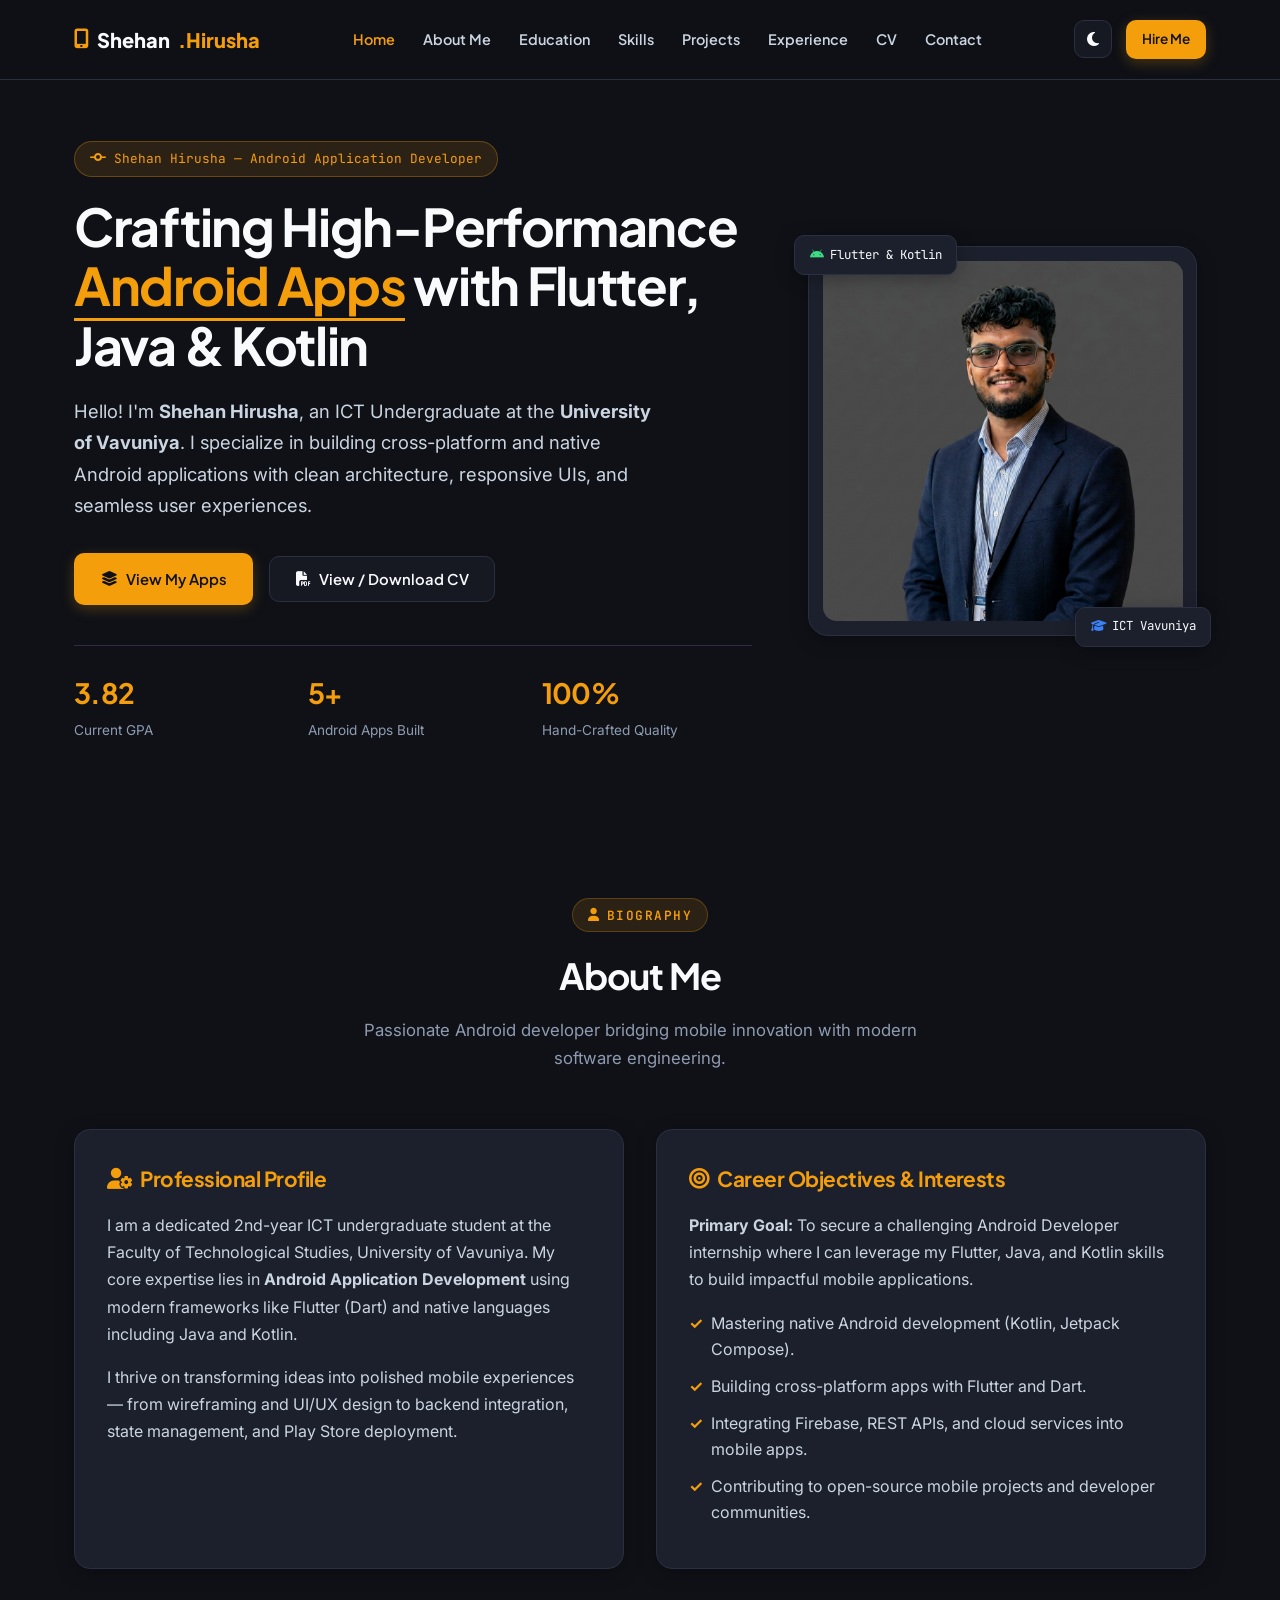
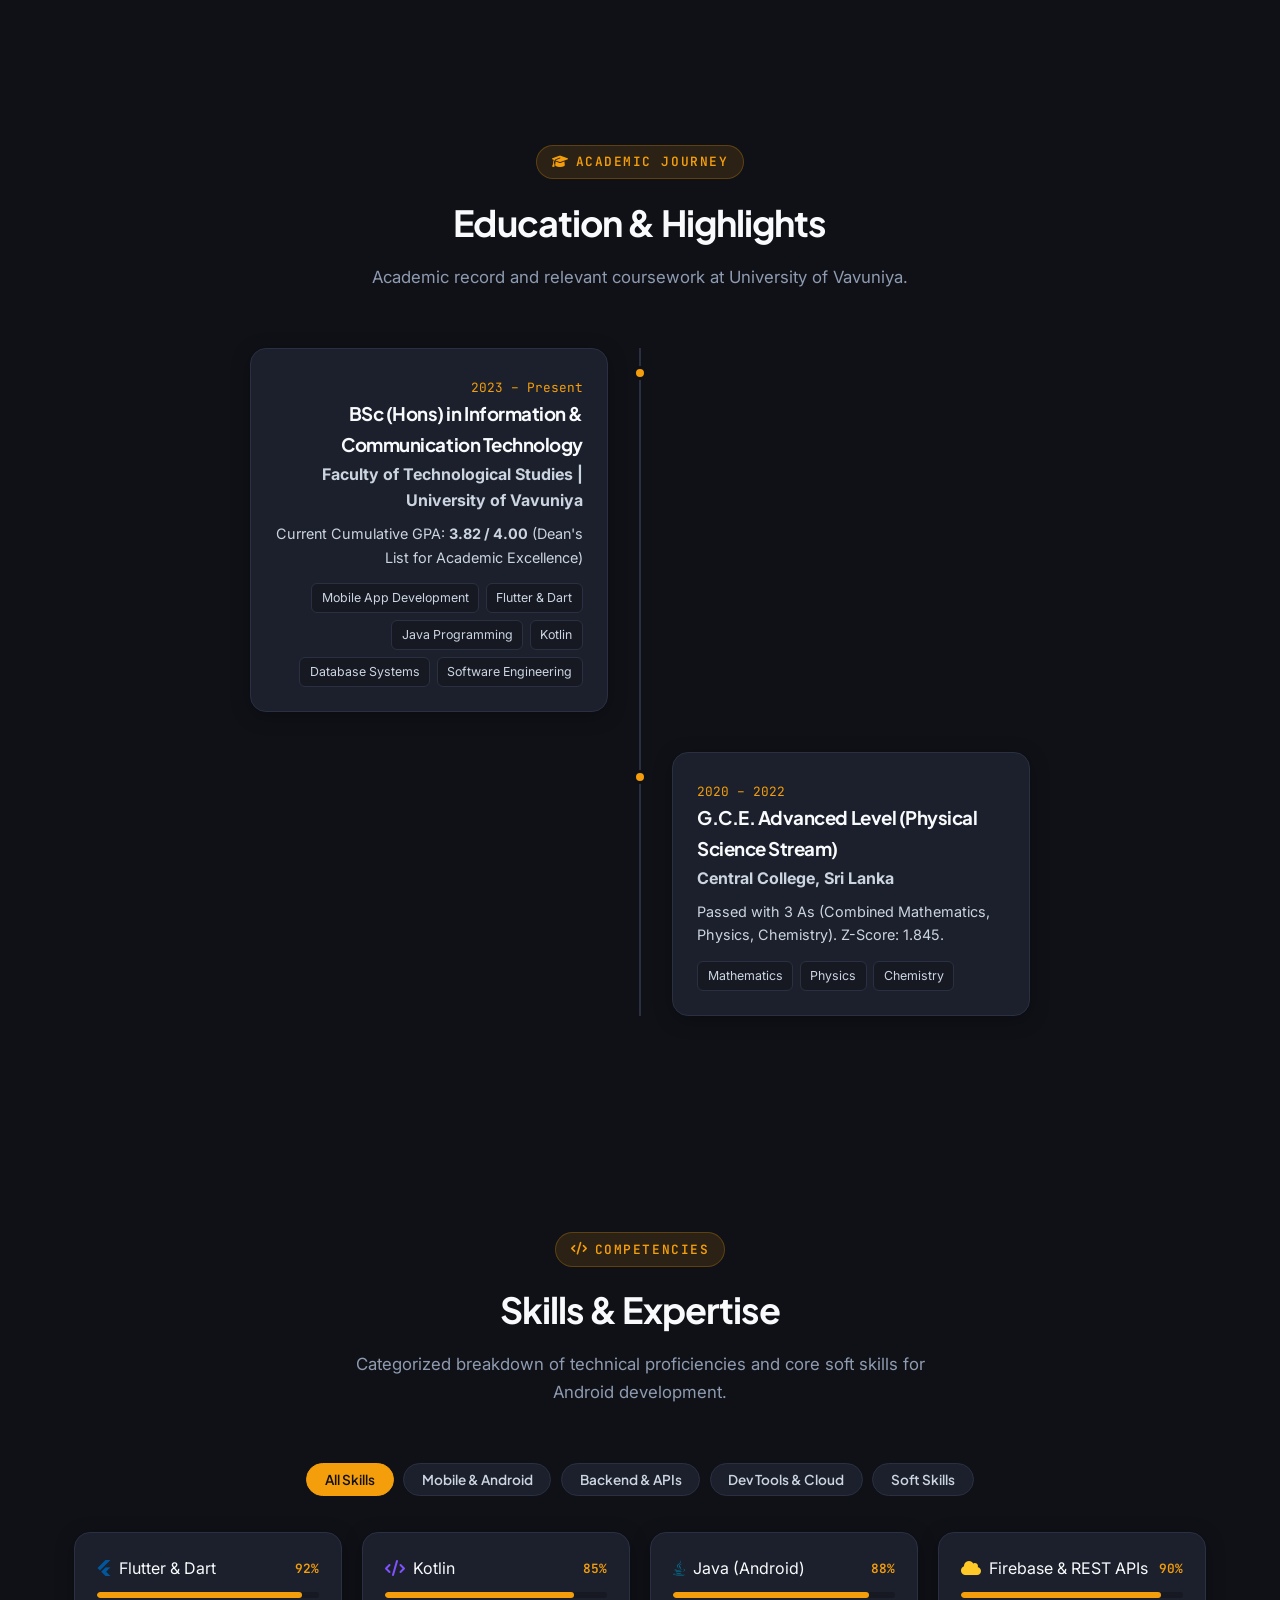
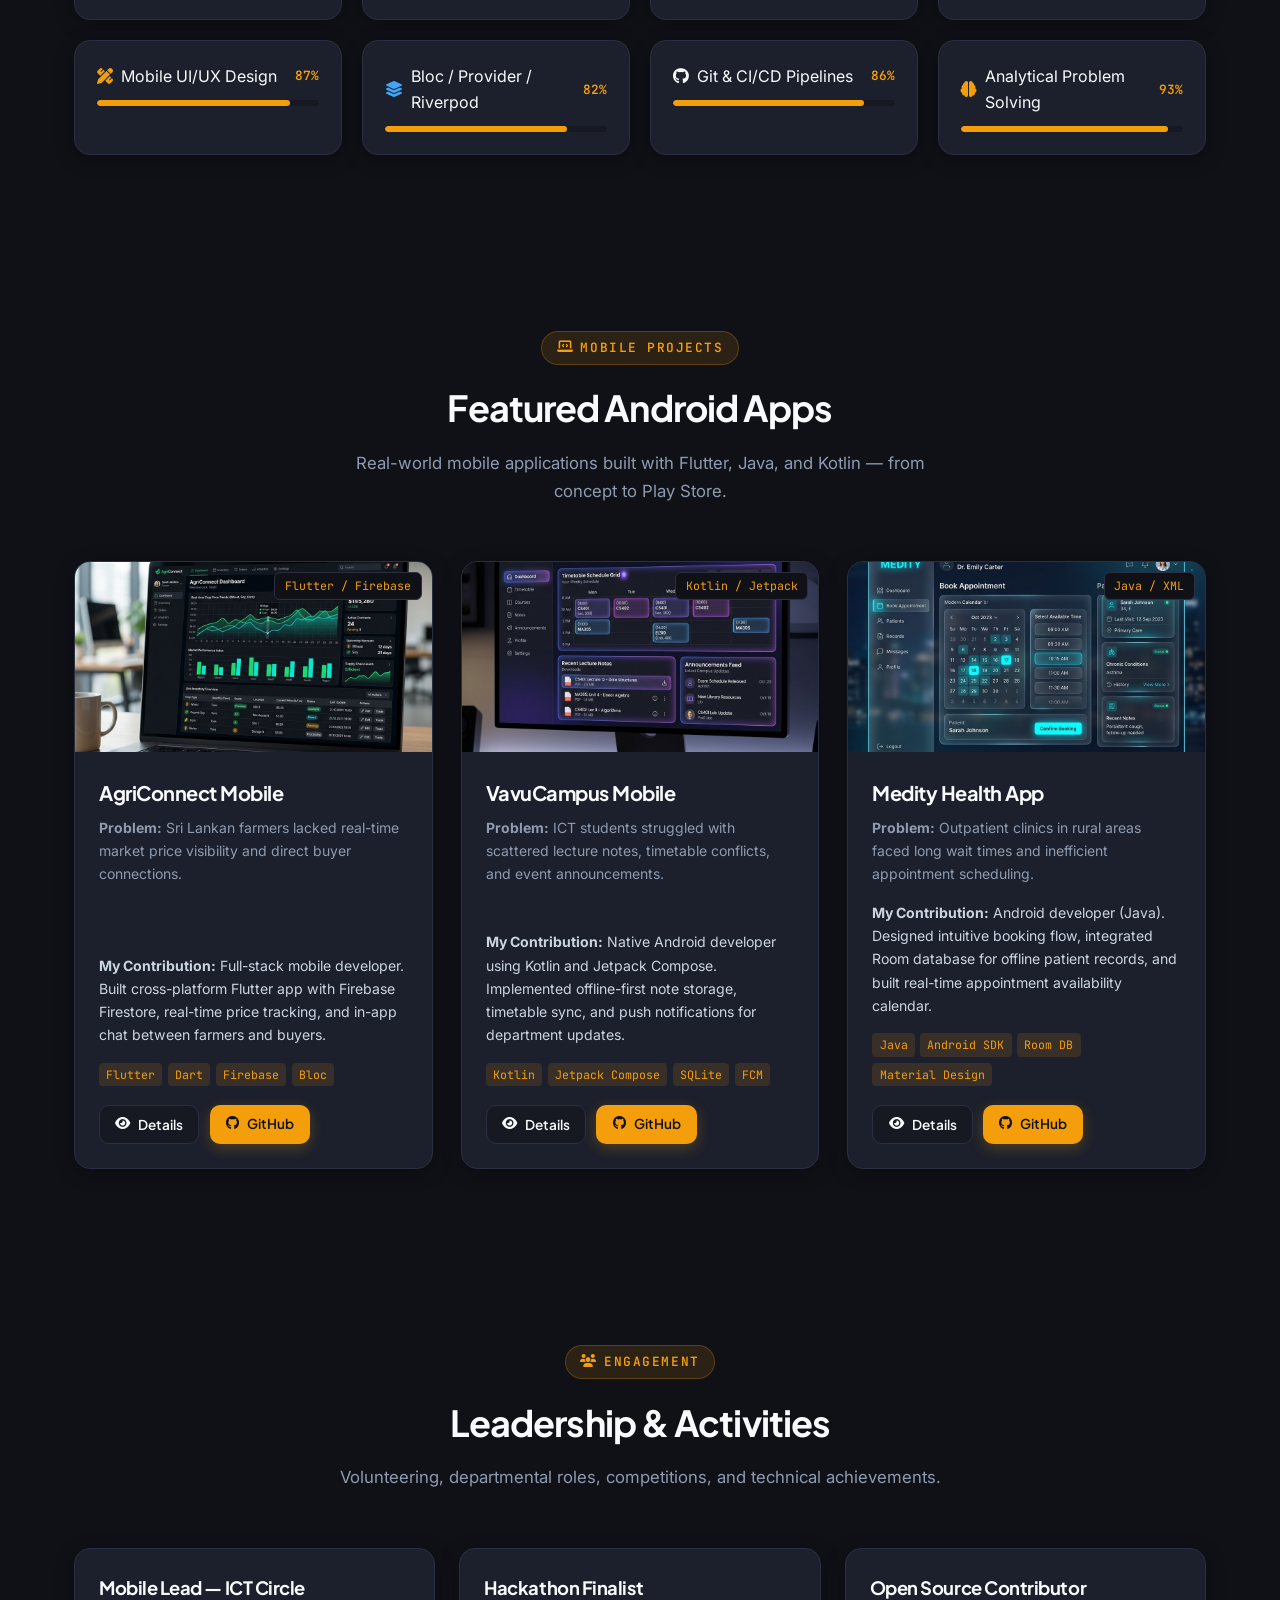
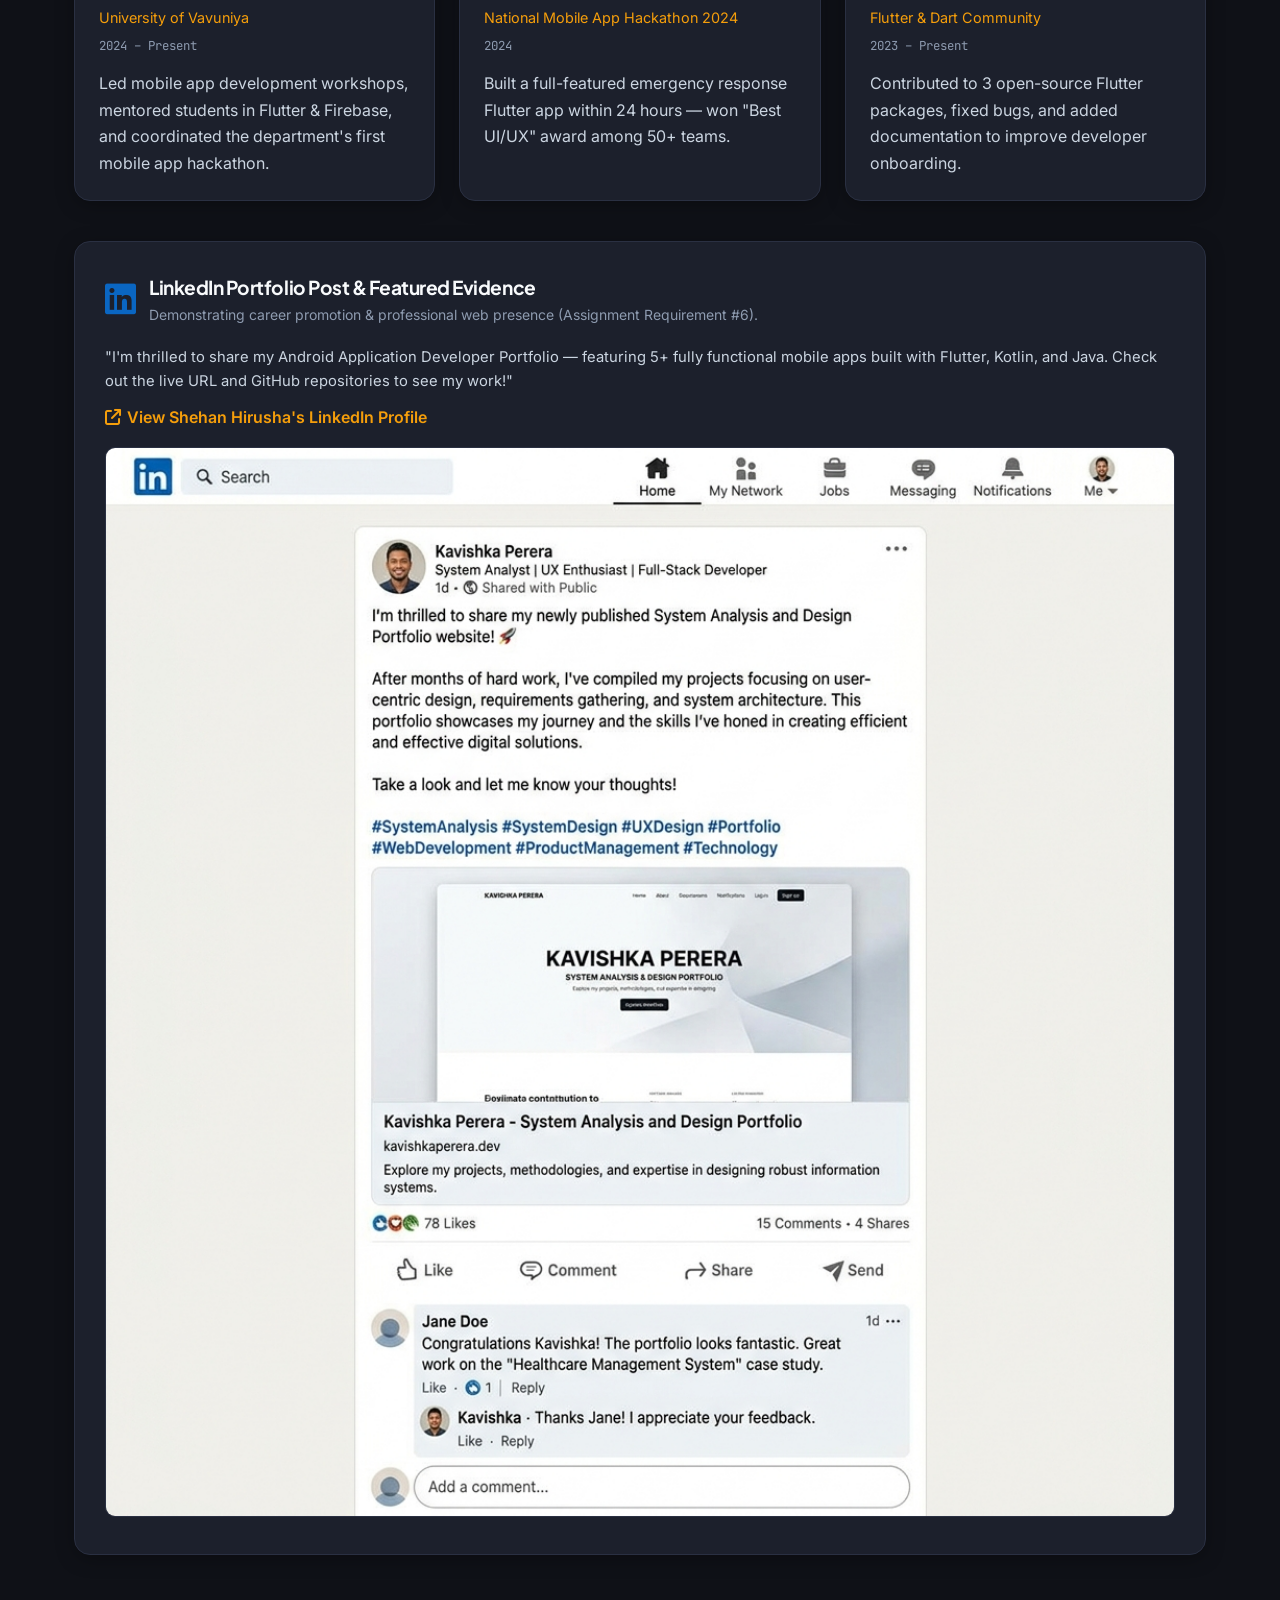
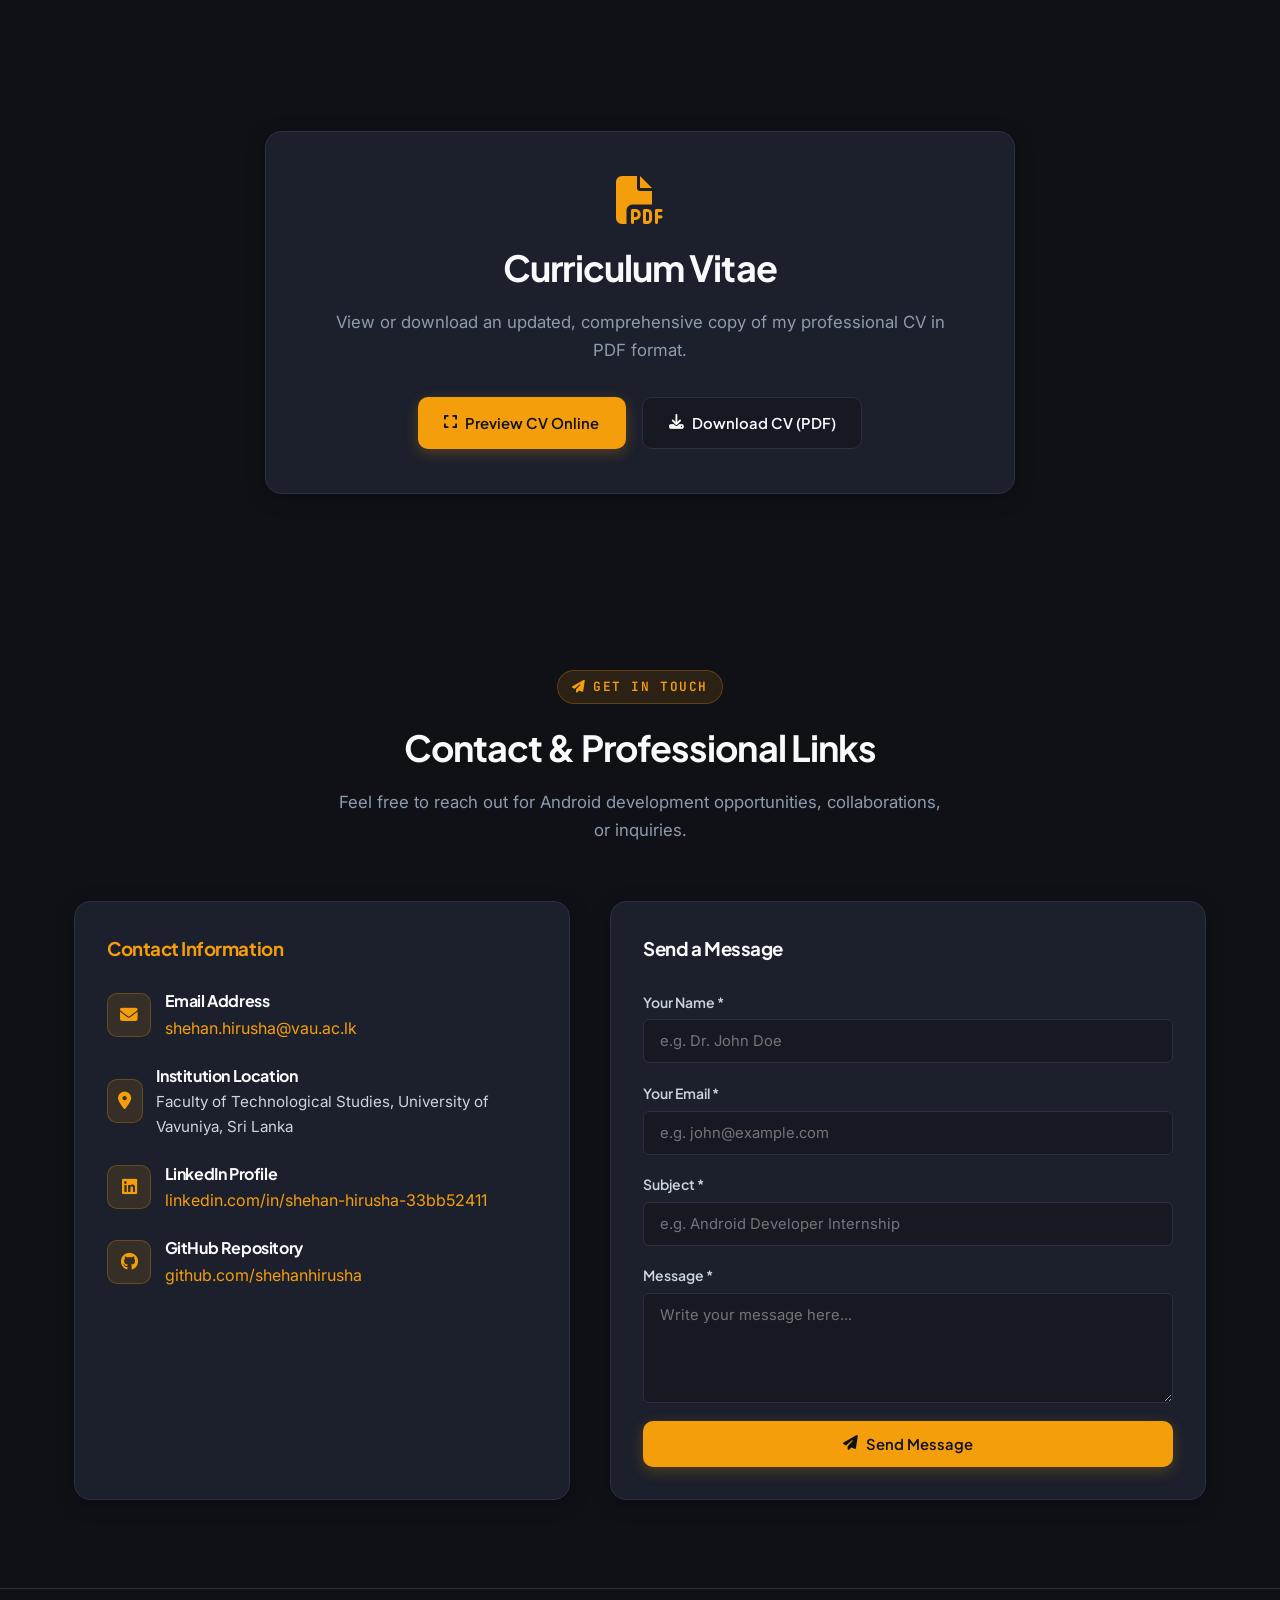
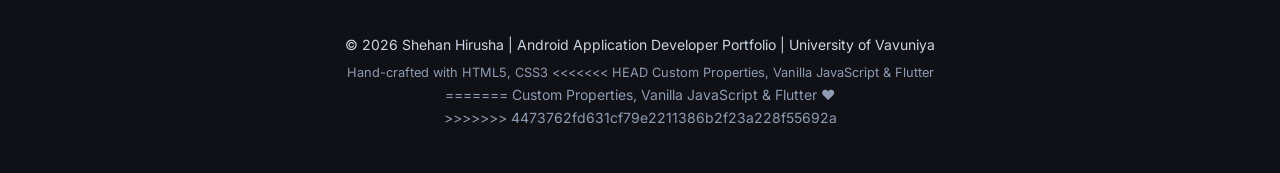
==== commit 0a38460b: "Merged remote changes" ====
--- a/index.html
+++ b/index.html
@@ -635,7 +635,11 @@
         <div class="container">
             <p>&copy; 2026 Shehan Hirusha | Android Application Developer Portfolio | University of Vavuniya</p>
             <p style="font-size: 0.8rem; margin-top: 0.4rem; color: var(--text-muted);">Hand-crafted with HTML5, CSS3
+<<<<<<< HEAD
                 Custom Properties, Vanilla JavaScript &amp; Flutter</p>
+=======
+                Custom Properties, Vanilla JavaScript &amp; Flutter ❤️</p>
+>>>>>>> 4473762fd631cf79e2211386b2f23a228f55692a
         </div>
     </footer>
 
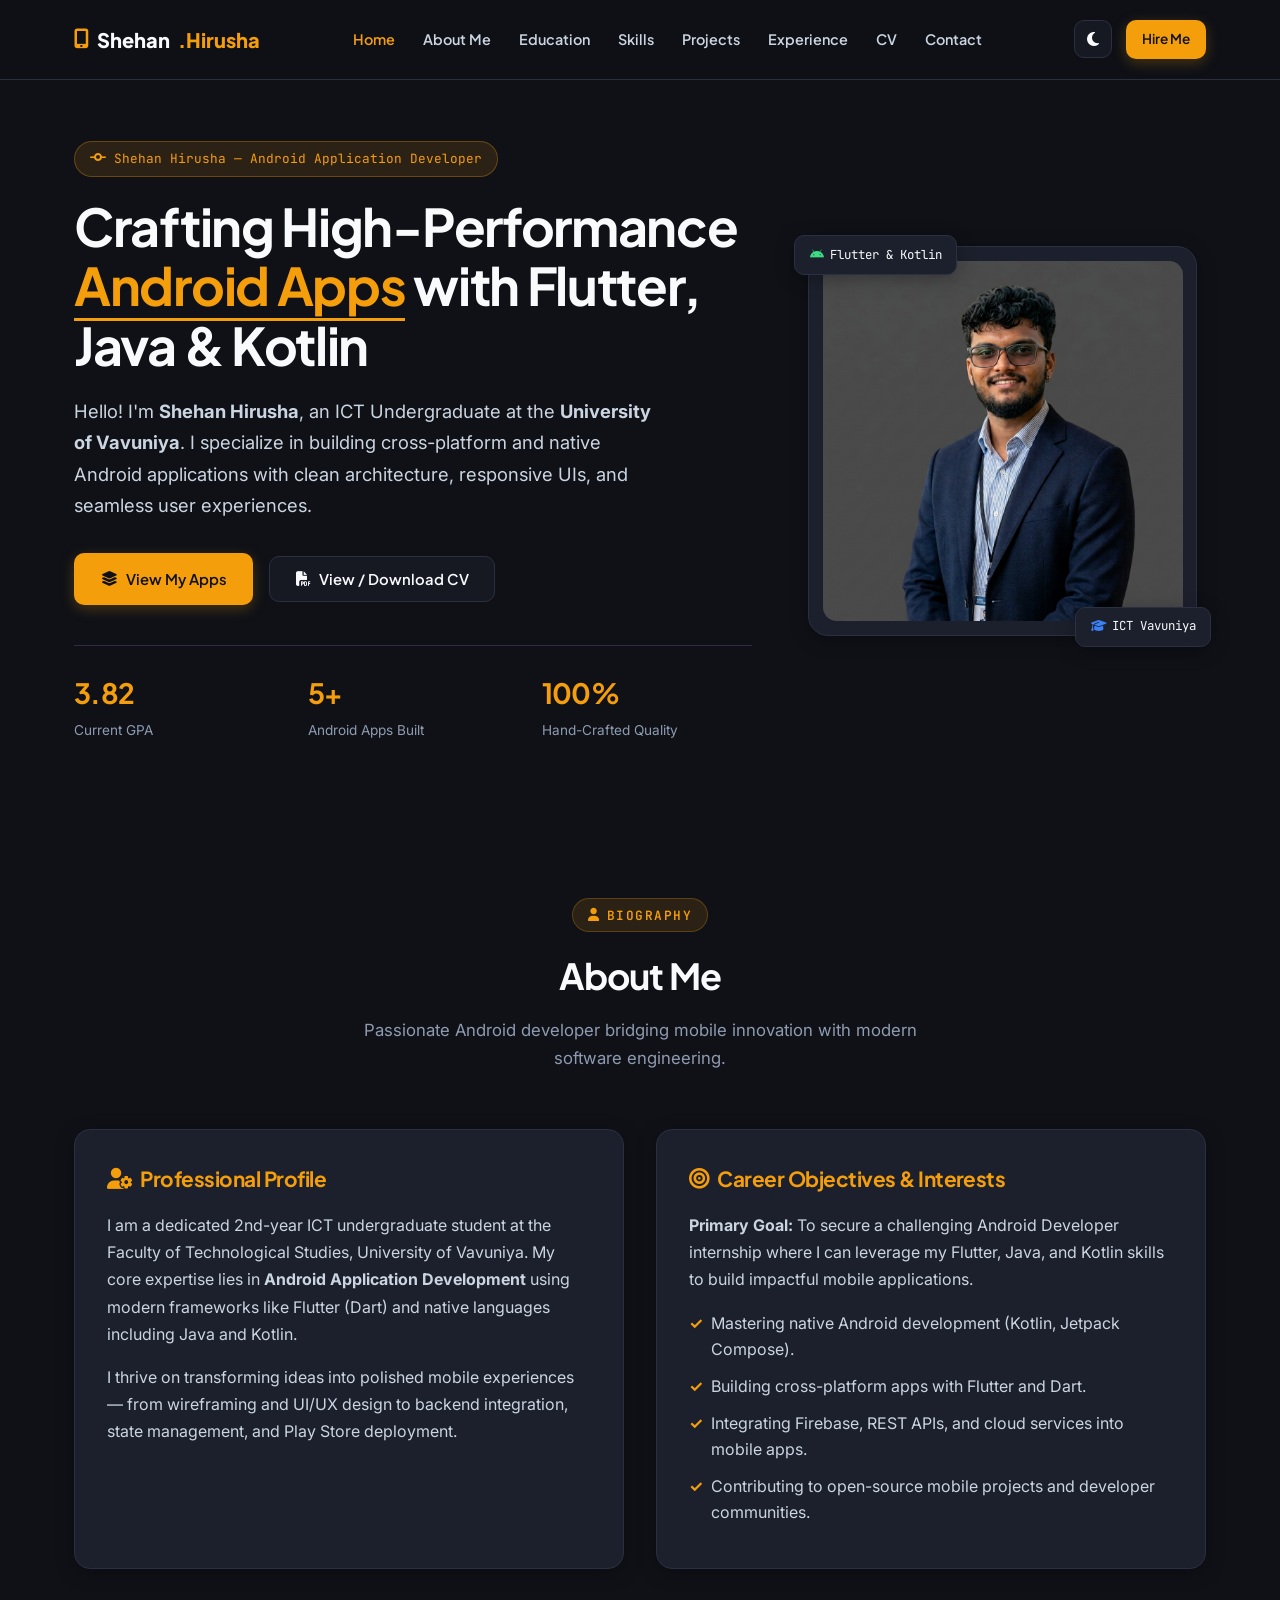
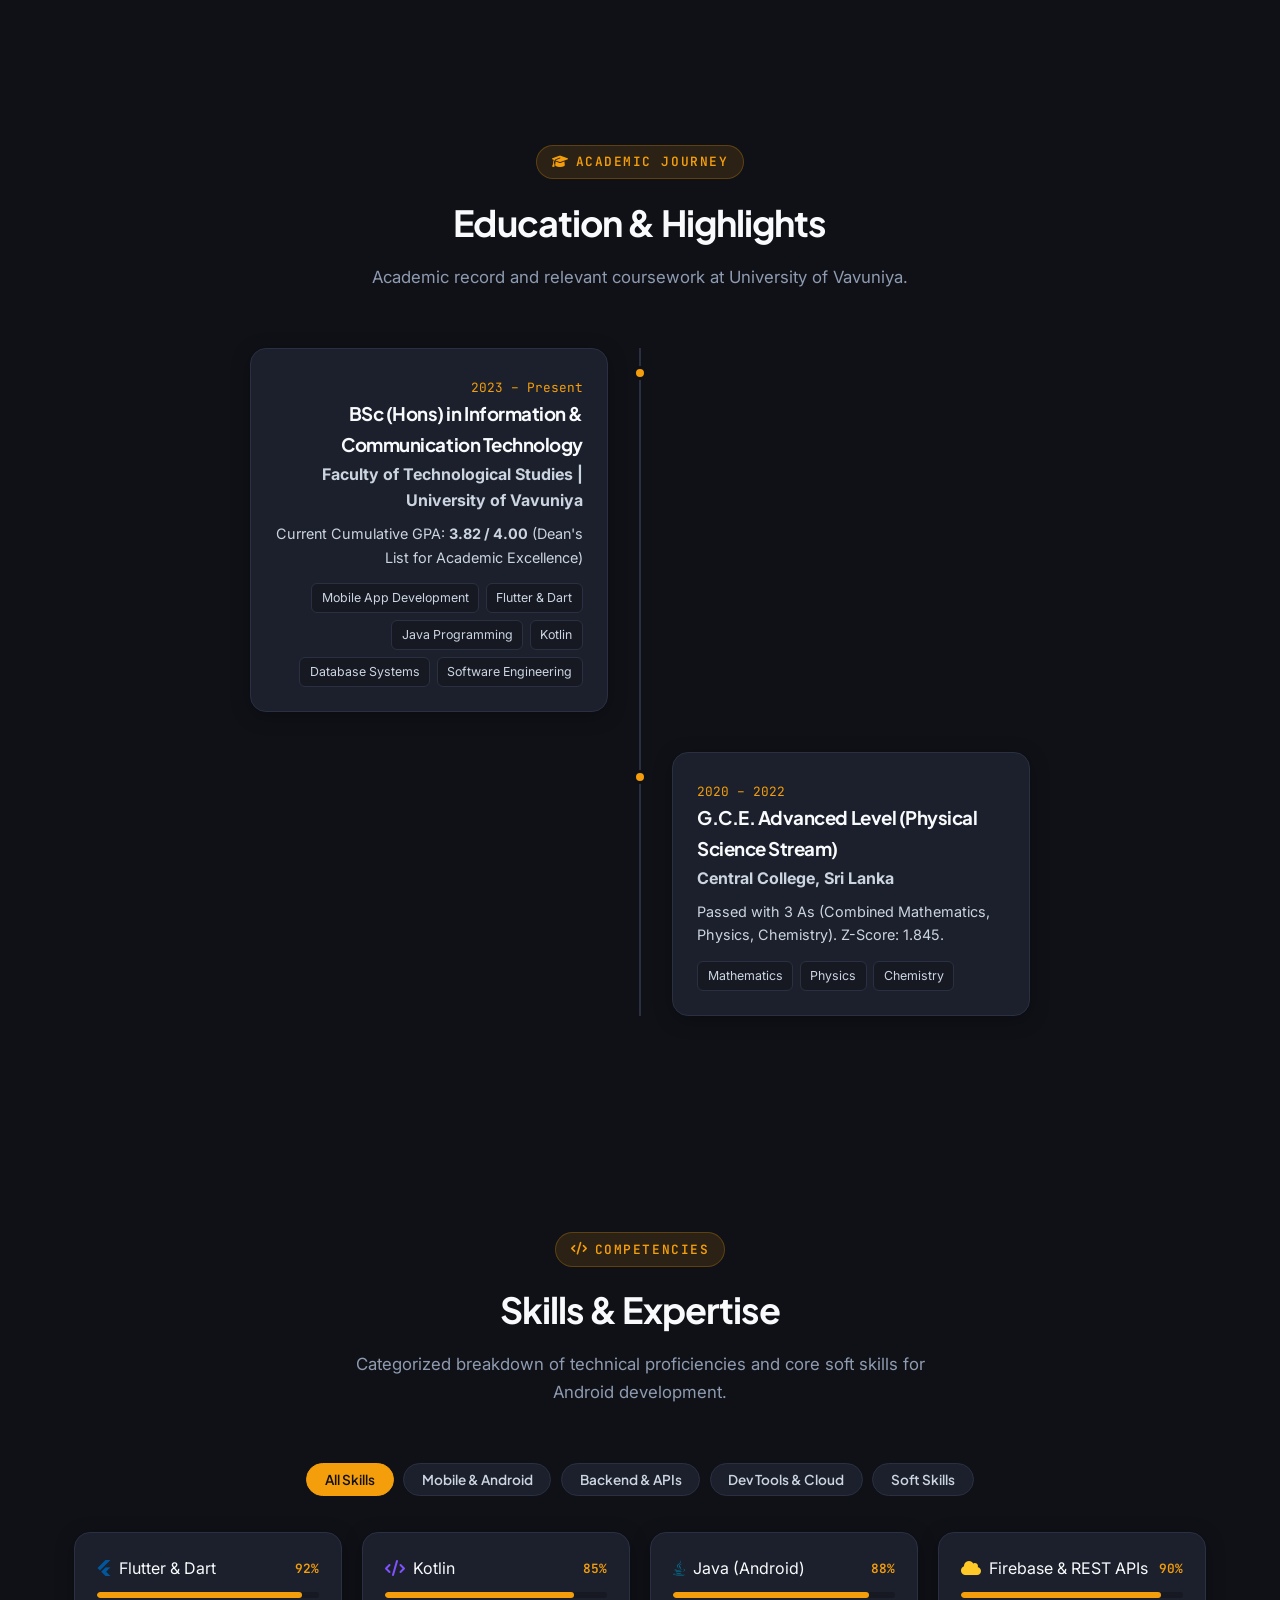
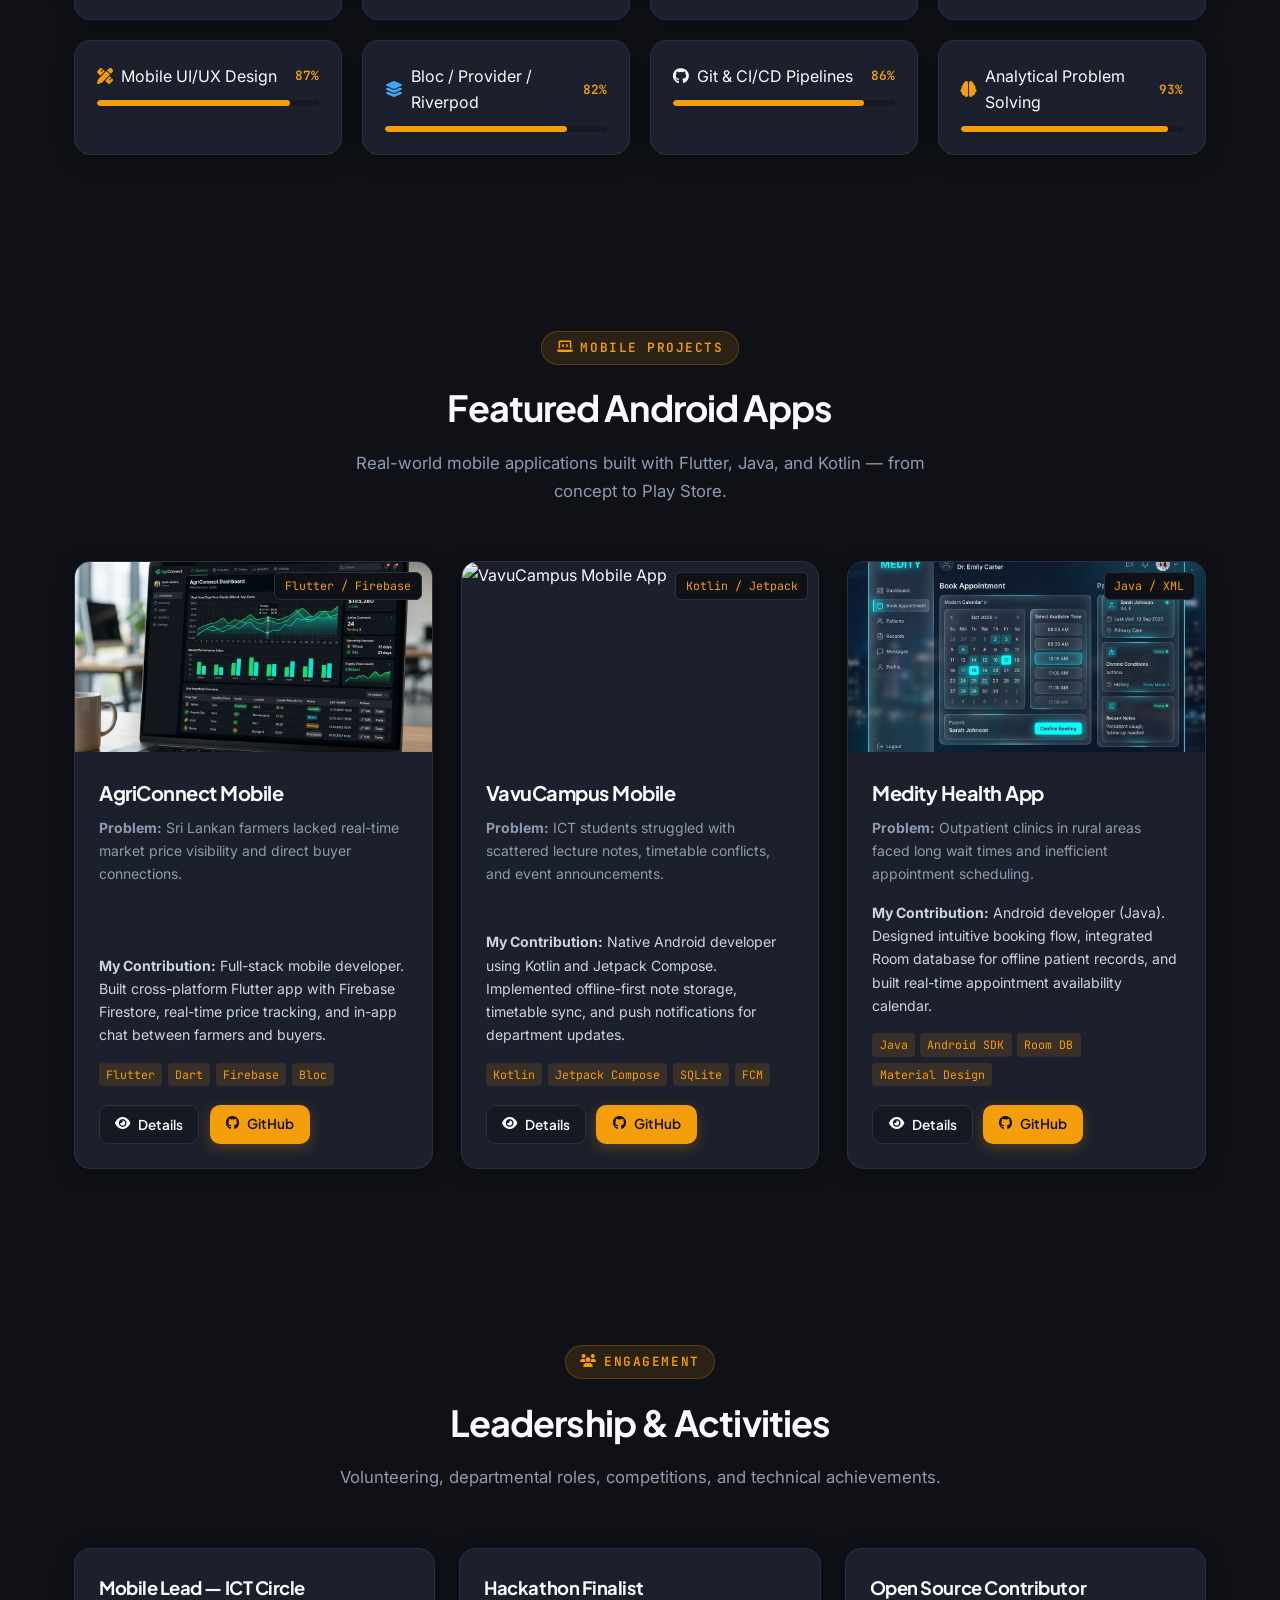
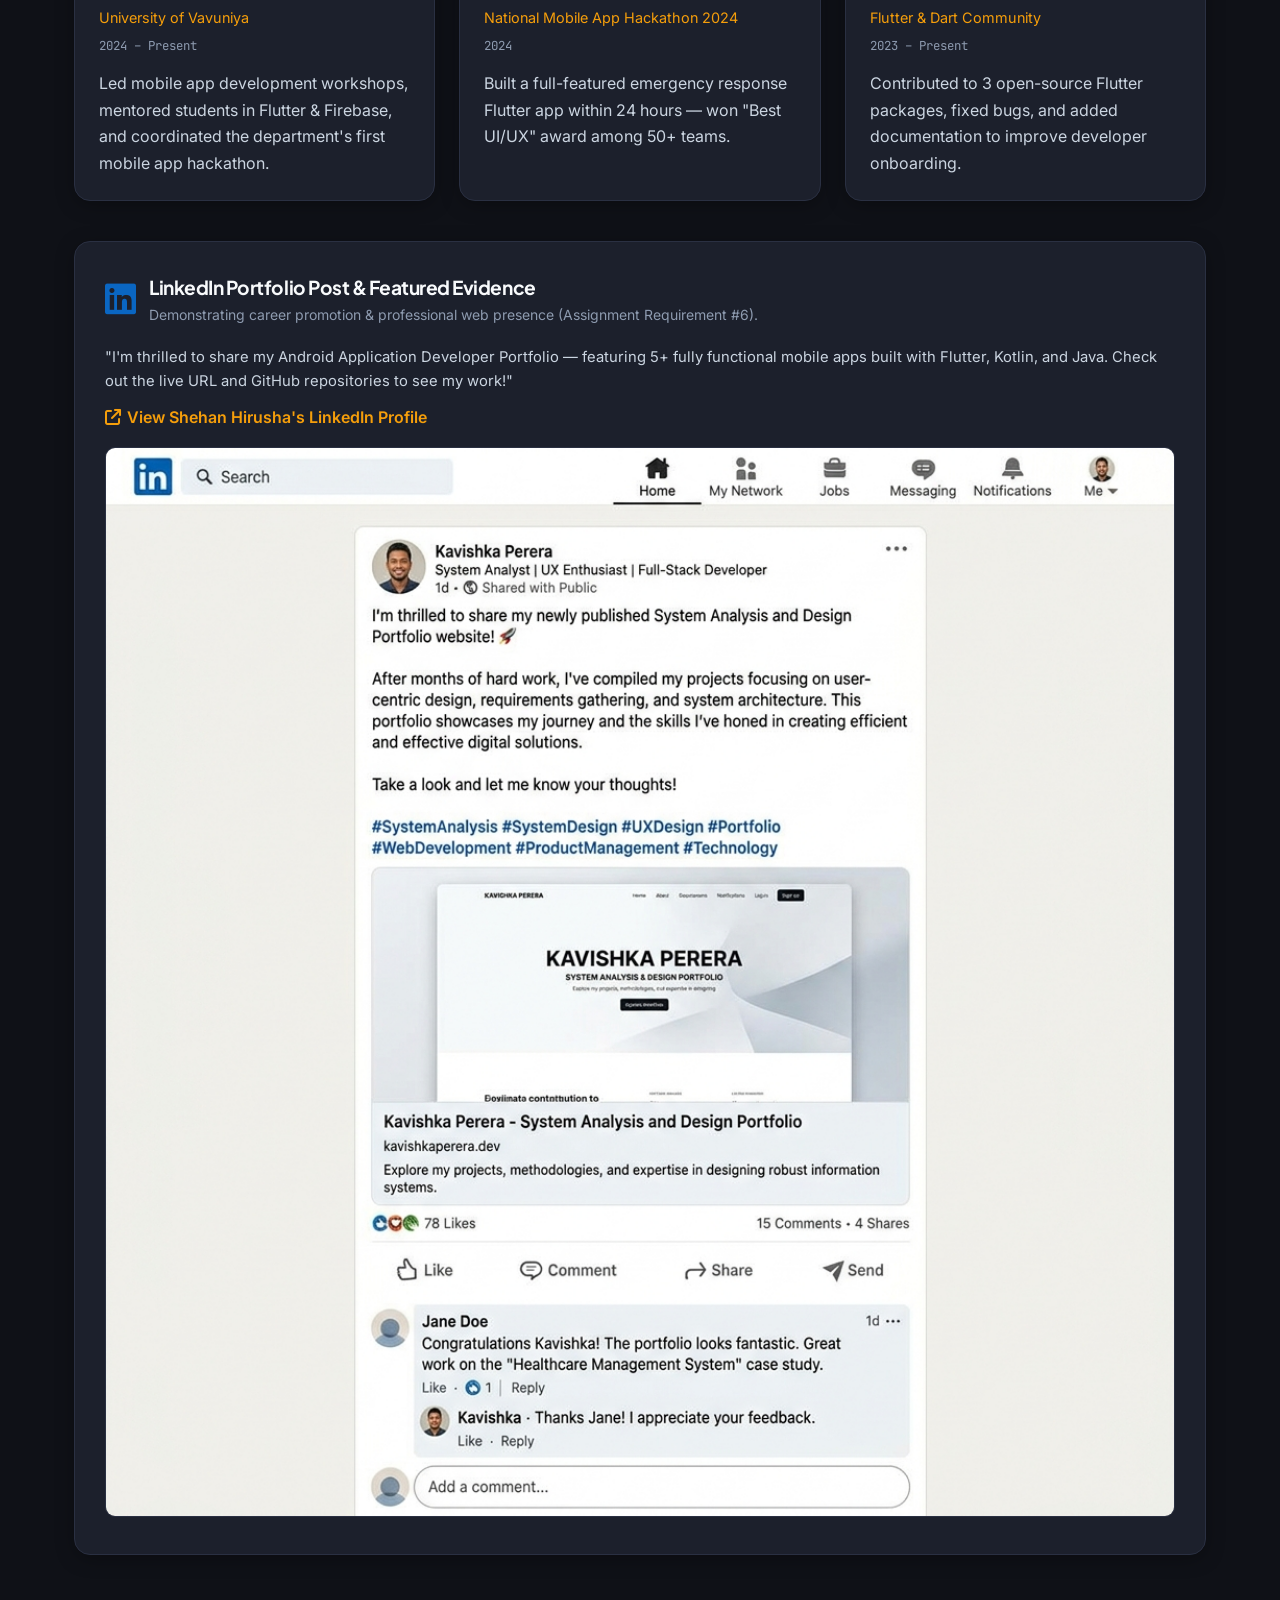
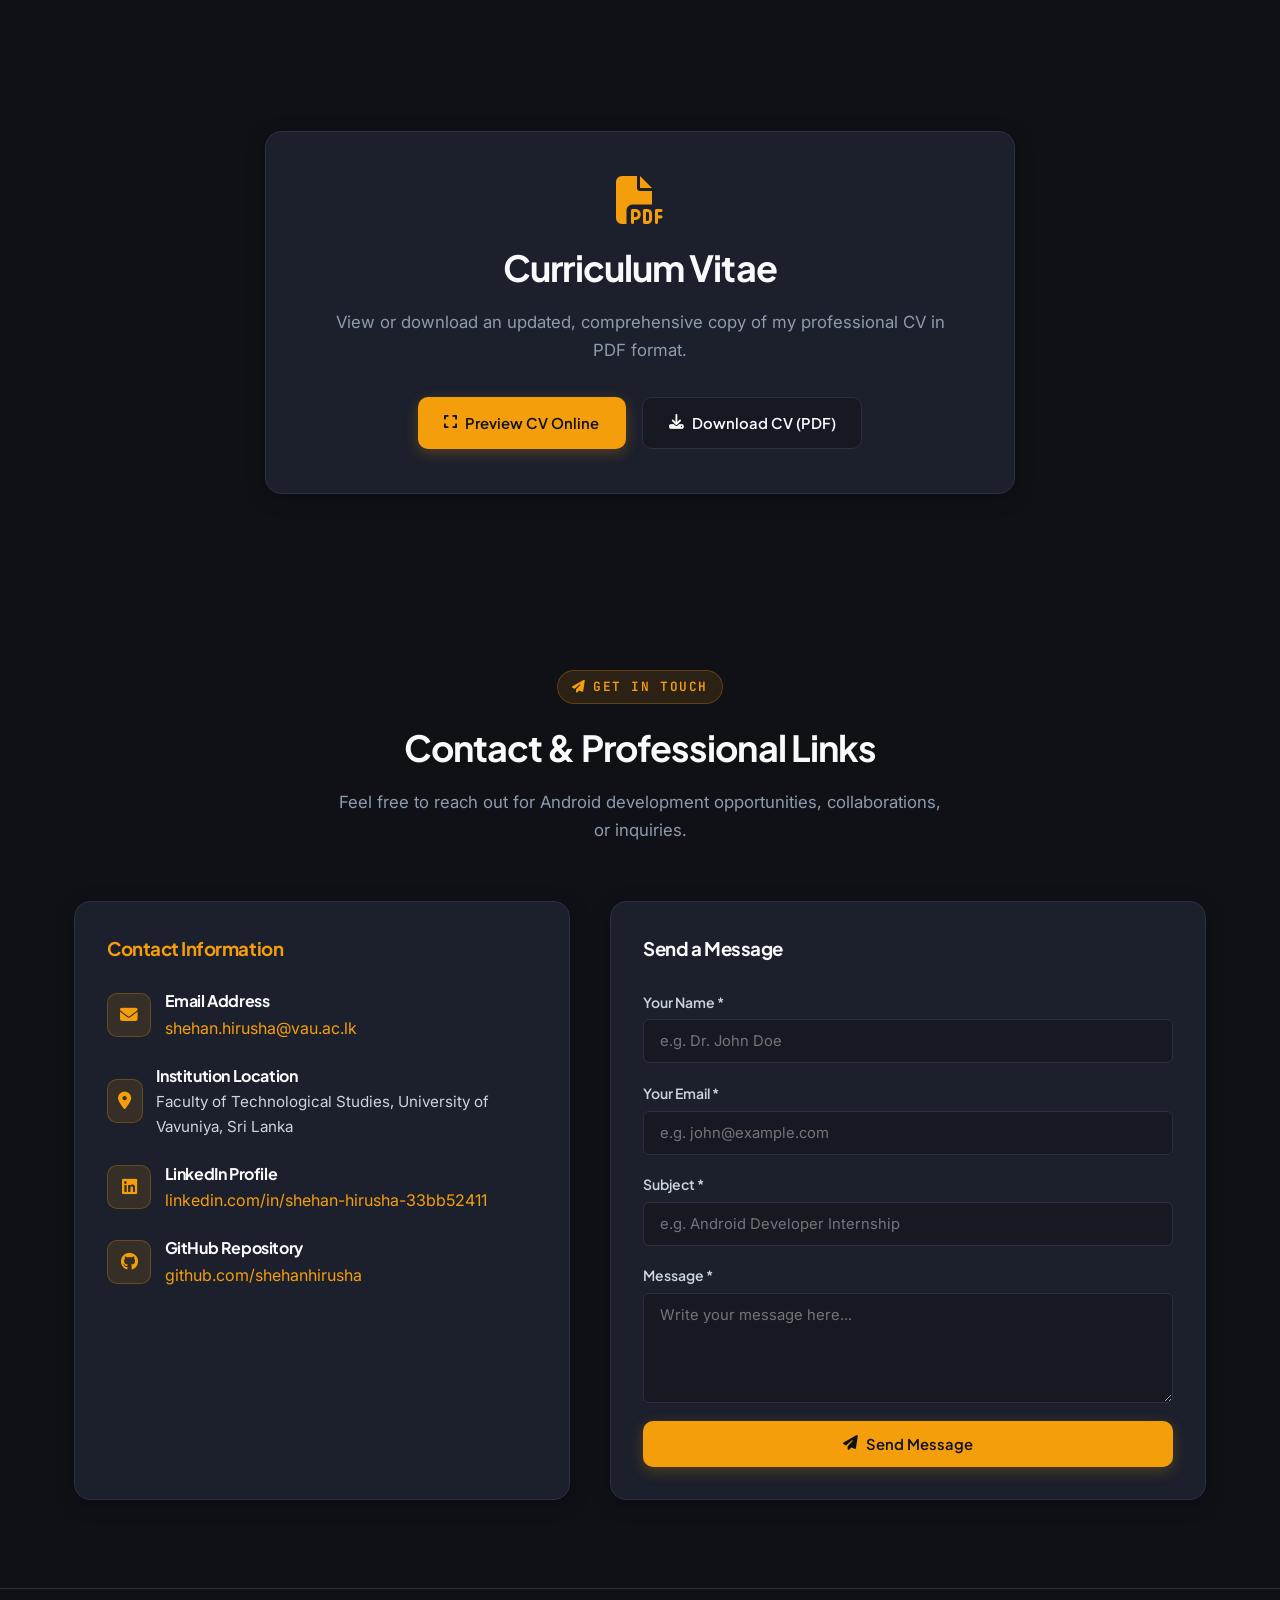
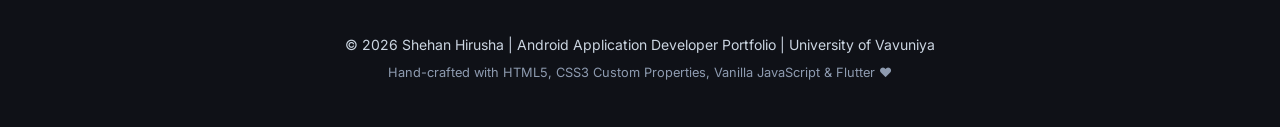
==== commit 64adbca2: "update 1.2" ====
--- a/index.html
+++ b/index.html
@@ -635,11 +635,7 @@
         <div class="container">
             <p>&copy; 2026 Shehan Hirusha | Android Application Developer Portfolio | University of Vavuniya</p>
             <p style="font-size: 0.8rem; margin-top: 0.4rem; color: var(--text-muted);">Hand-crafted with HTML5, CSS3
-<<<<<<< HEAD
-                Custom Properties, Vanilla JavaScript &amp; Flutter</p>
-=======
                 Custom Properties, Vanilla JavaScript &amp; Flutter ❤️</p>
->>>>>>> 4473762fd631cf79e2211386b2f23a228f55692a
         </div>
     </footer>
 
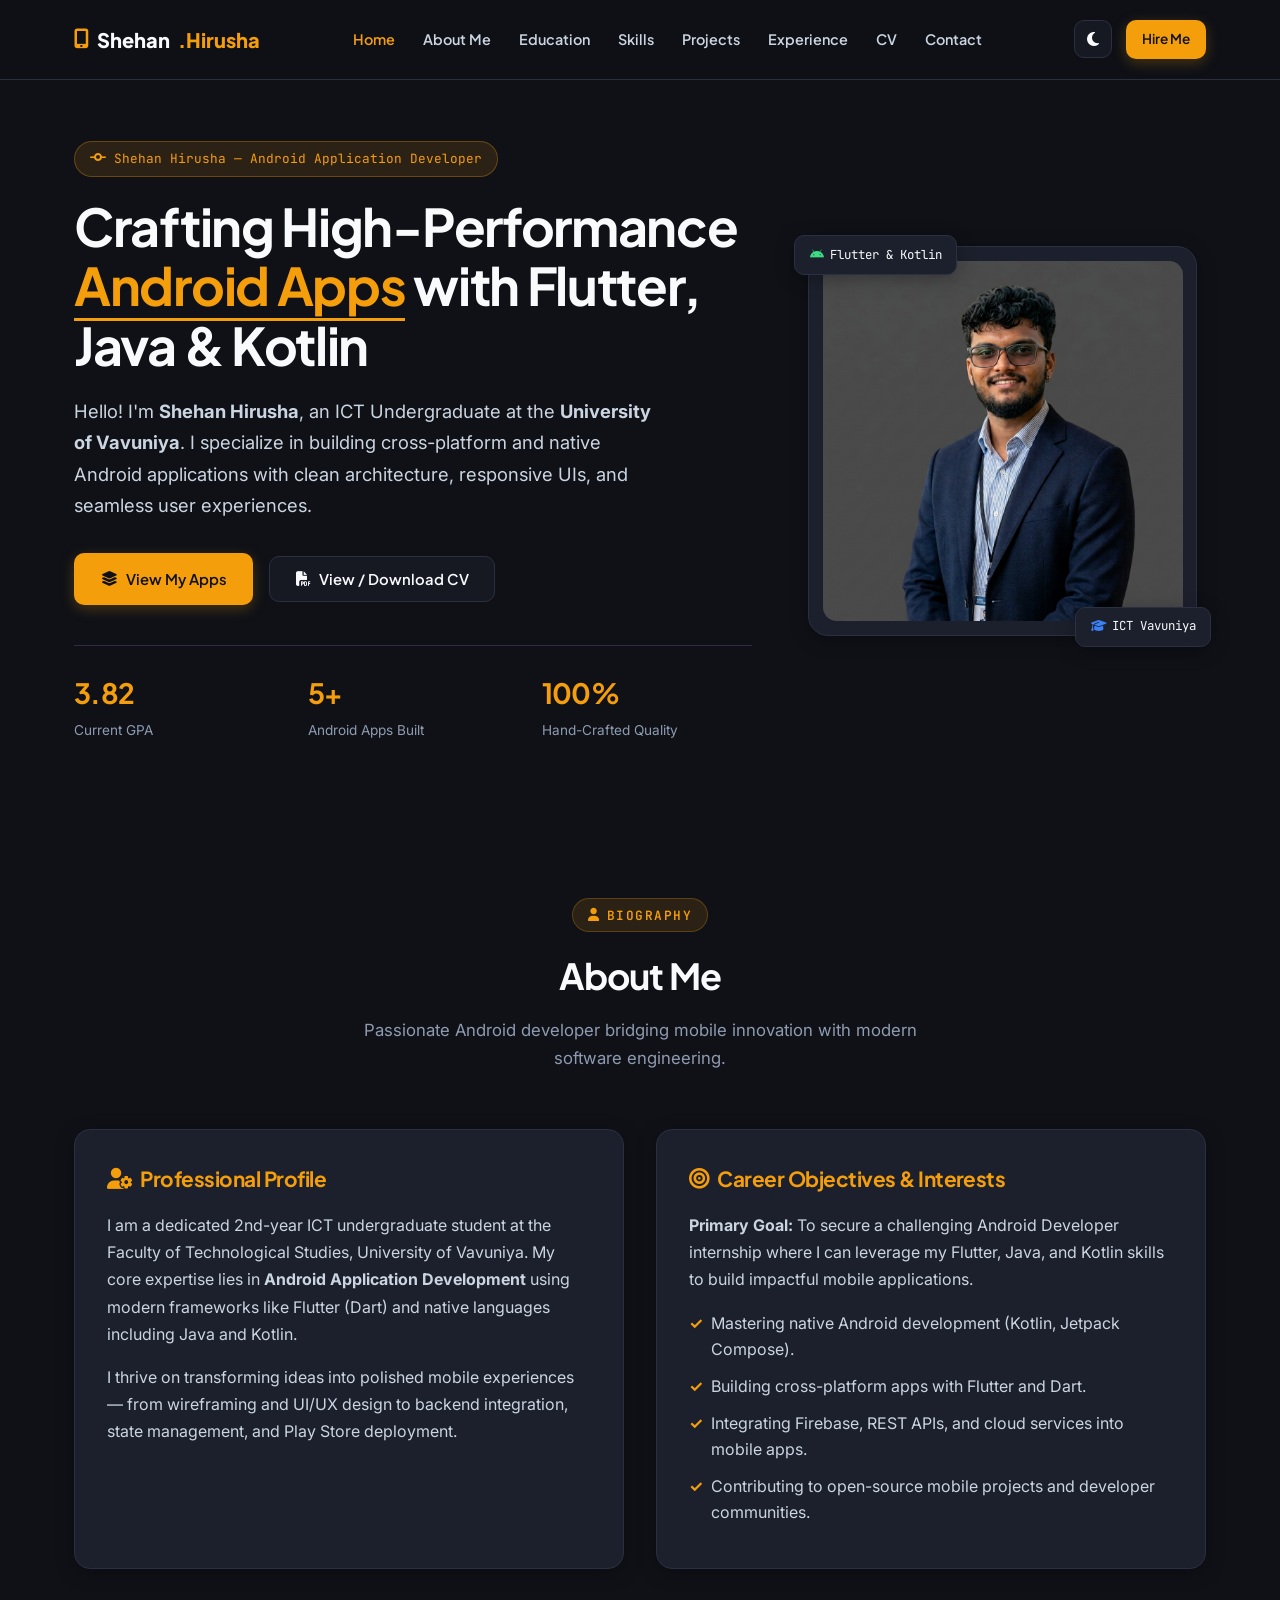
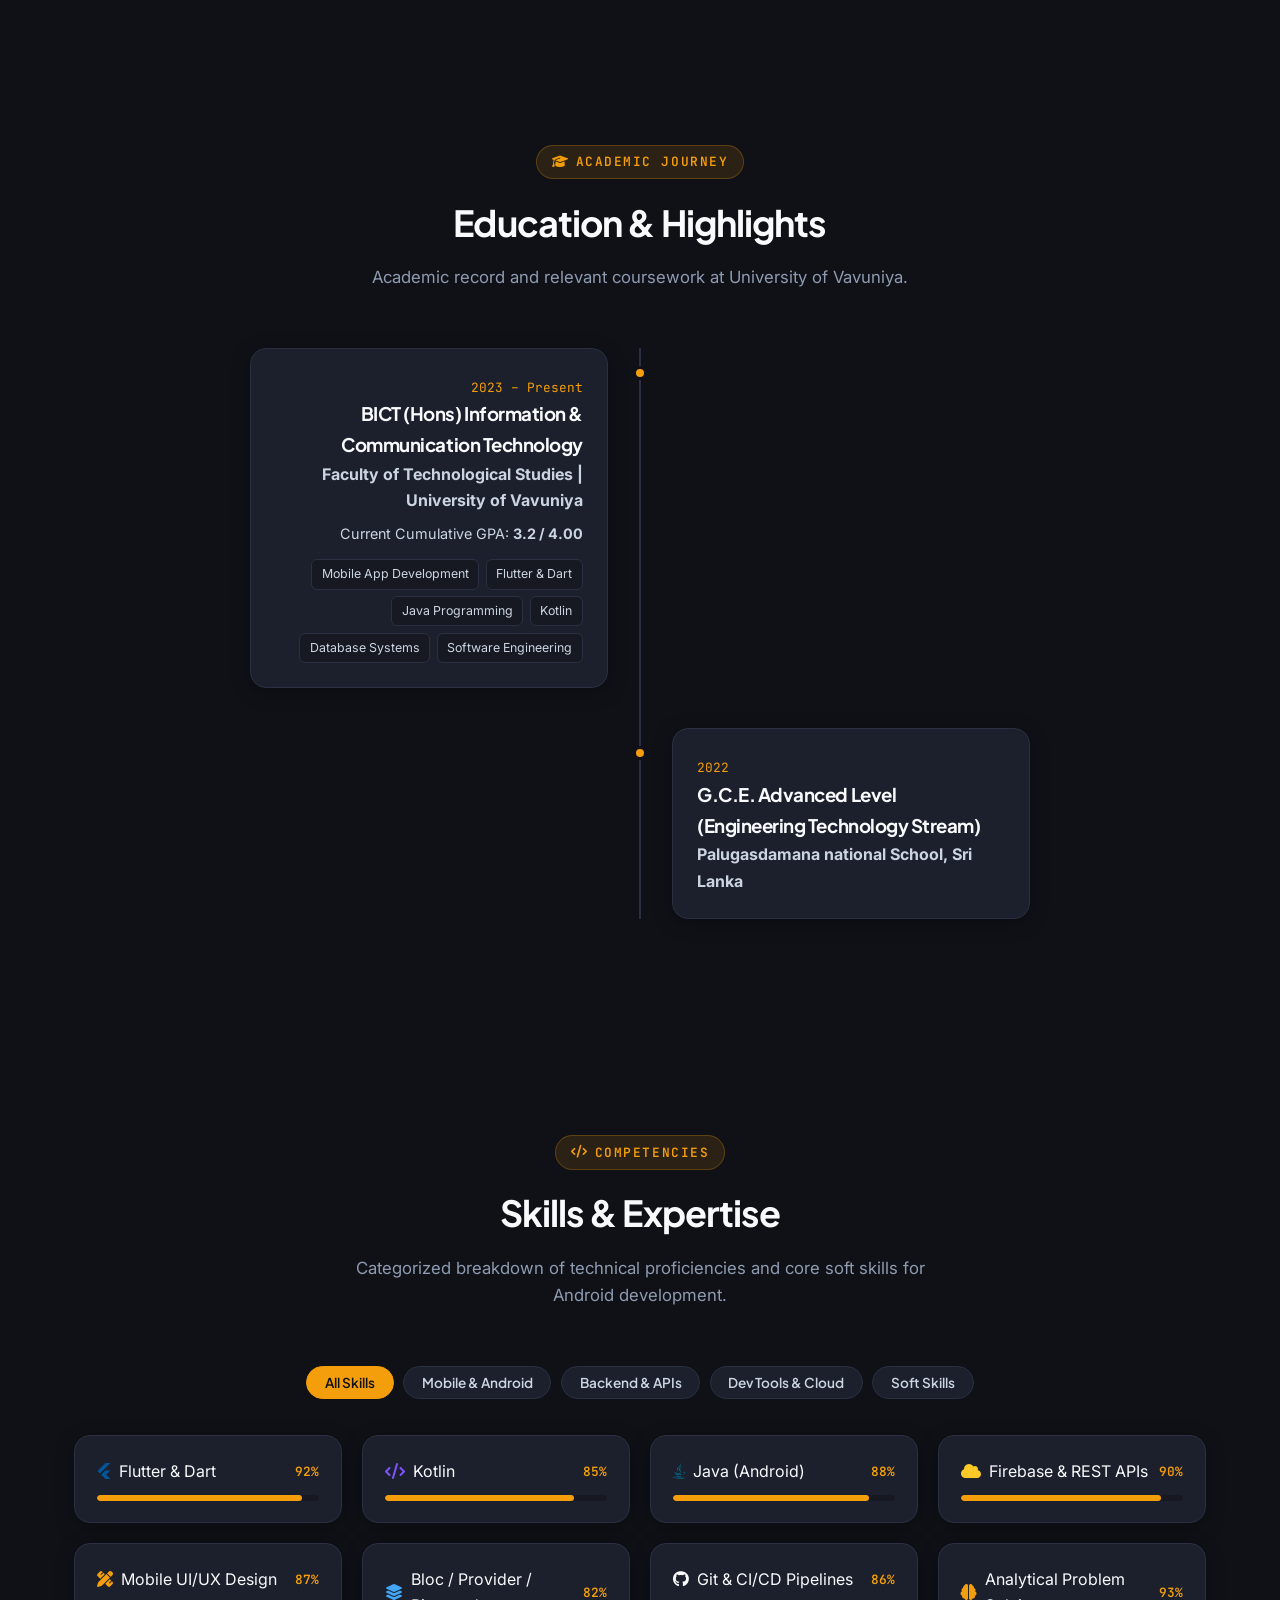
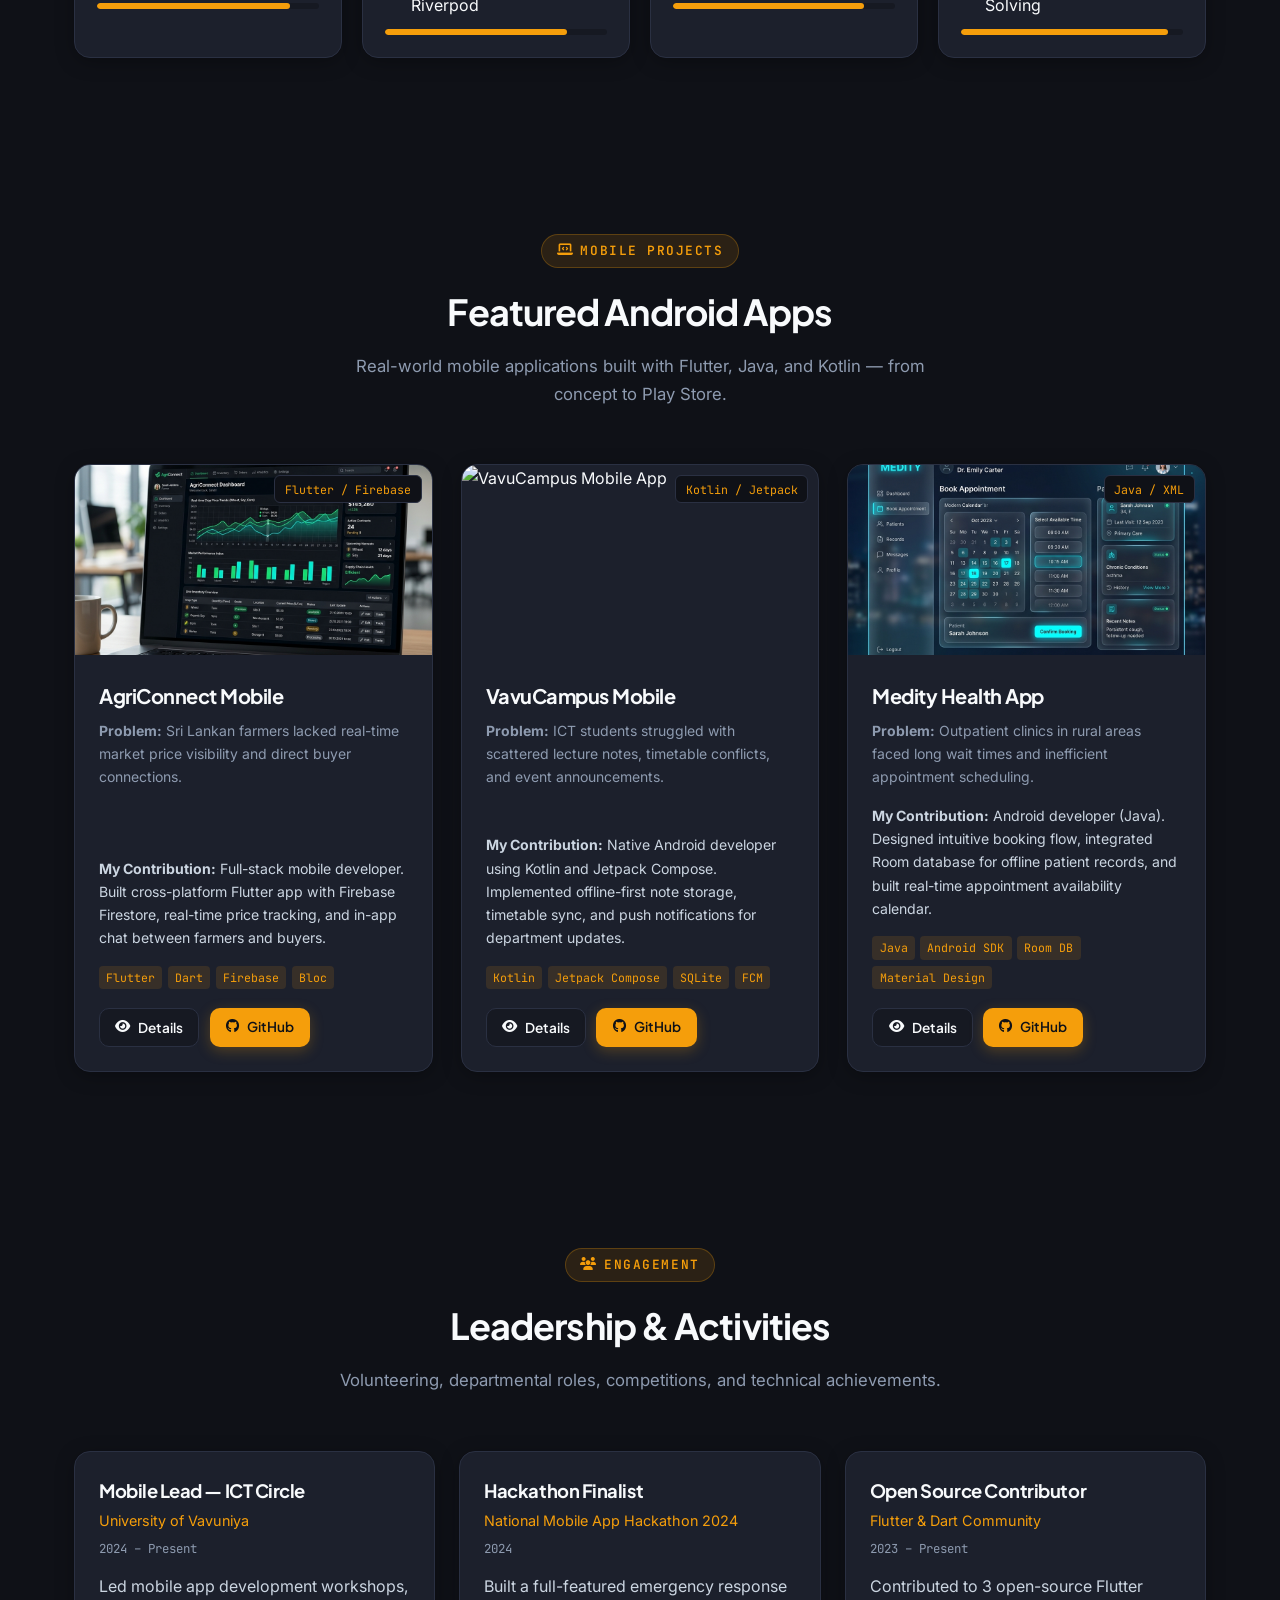
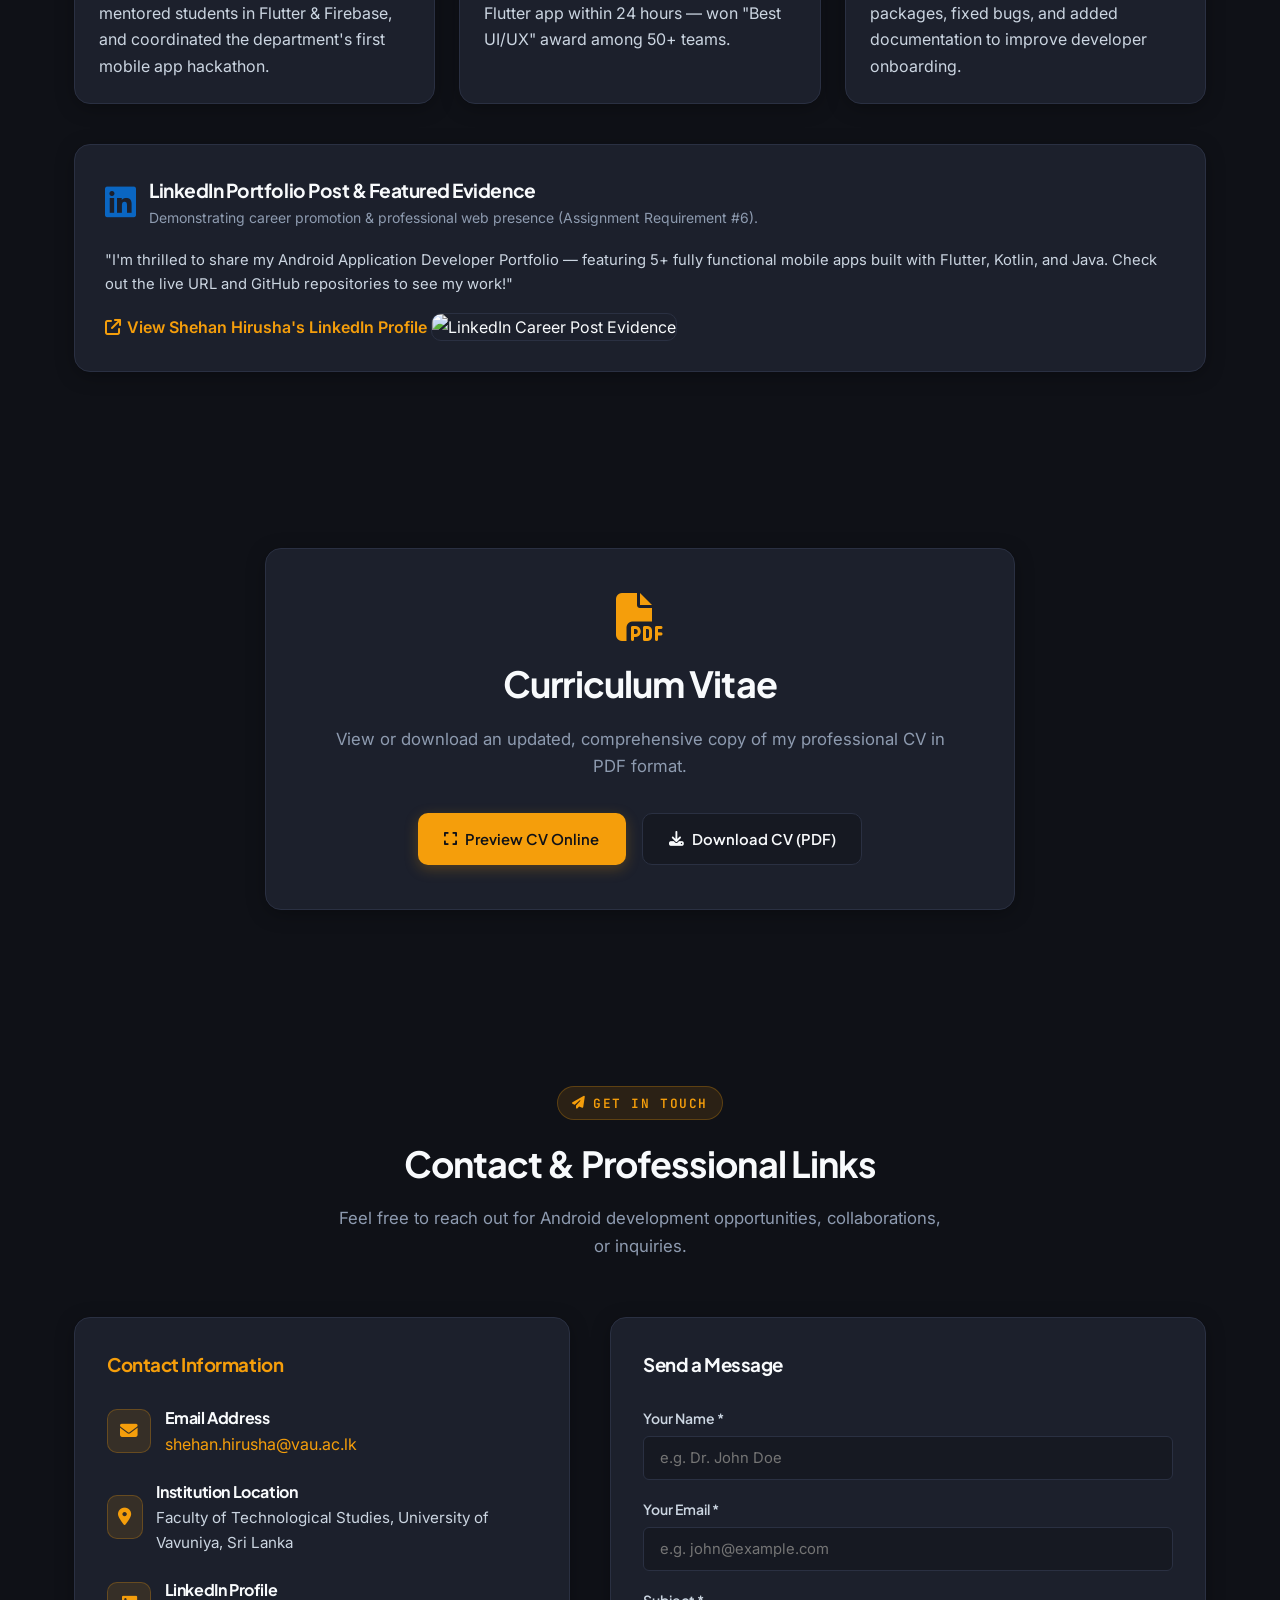
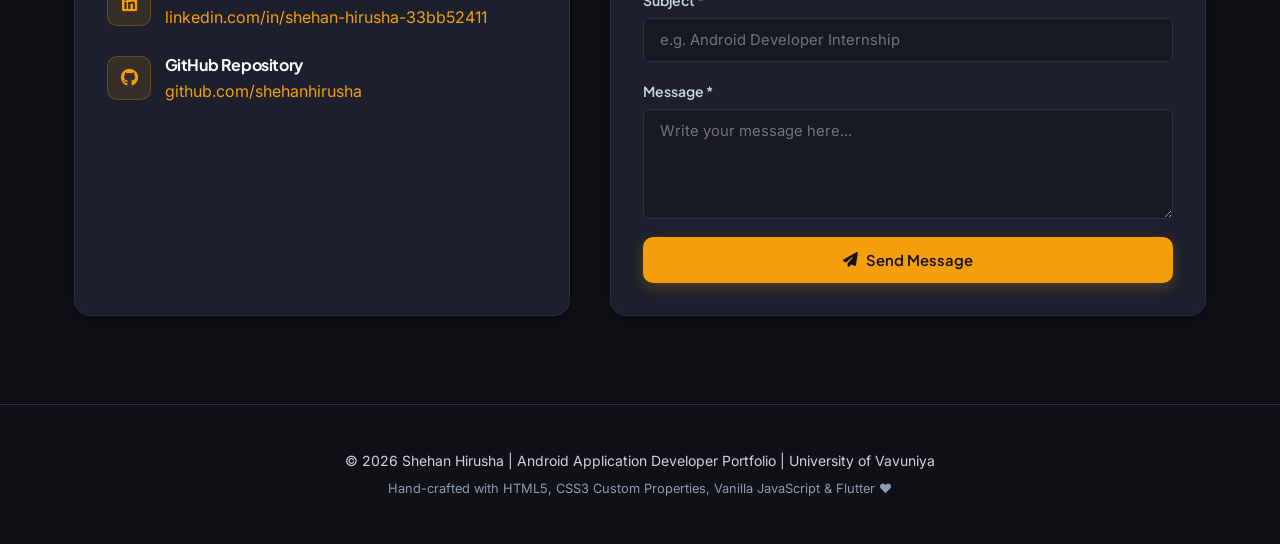
==== commit a48adb2d: "updated 1.3" ====
--- a/index.html
+++ b/index.html
@@ -178,11 +178,10 @@
                         <div class="timeline-dot"></div>
                         <div class="glass-card timeline-content">
                             <span class="timeline-date">2023 – Present</span>
-                            <h3>BSc (Hons) in Information &amp; Communication Technology</h3>
+                            <h3>BICT (Hons) Information &amp; Communication Technology</h3>
                             <p><strong>Faculty of Technological Studies | University of Vavuniya</strong></p>
                             <p style="margin-top: 0.5rem; font-size: 0.9rem;">
-                                Current Cumulative GPA: <strong>3.82 / 4.00</strong> (Dean's List for Academic
-                                Excellence)
+                                Current Cumulative GPA: <strong>3.2 / 4.00</strong>
                             </p>
                             <div class="coursework-badges">
                                 <span class="badge">Mobile App Development</span>
@@ -199,17 +198,11 @@
                     <div class="timeline-item">
                         <div class="timeline-dot"></div>
                         <div class="glass-card timeline-content">
-                            <span class="timeline-date">2020 – 2022</span>
-                            <h3>G.C.E. Advanced Level (Physical Science Stream)</h3>
-                            <p><strong>Central College, Sri Lanka</strong></p>
-                            <p style="margin-top: 0.5rem; font-size: 0.9rem;">
-                                Passed with 3 As (Combined Mathematics, Physics, Chemistry). Z-Score: 1.845.
-                            </p>
-                            <div class="coursework-badges">
-                                <span class="badge">Mathematics</span>
-                                <span class="badge">Physics</span>
-                                <span class="badge">Chemistry</span>
-                            </div>
+                            <span class="timeline-date">2022</span>
+                            <h3>G.C.E. Advanced Level (Engineering Technology Stream)</h3>
+                            <p><strong>Palugasdamana national School, Sri Lanka</strong></p>
+
+
                         </div>
                     </div>
                 </div>
--- a/styles.css
+++ b/styles.css
@@ -13,21 +13,24 @@
     --bg-surface: #161922;
     --bg-card: #1c202c;
     --bg-hover: #242938;
-    
+
     /* Warm Accents (Natural, Non-Neon Human Colors) */
-    --accent-primary: #f59e0b; /* Warm Amber Gold */
+    --accent-primary: #f59e0b;
+    /* Warm Amber Gold */
     --accent-primary-subtle: rgba(245, 158, 11, 0.12);
-    --accent-secondary: #3b82f6; /* Sapphire Blue */
+    --accent-secondary: #3b82f6;
+    /* Sapphire Blue */
     --accent-secondary-subtle: rgba(59, 130, 246, 0.12);
-    --accent-emerald: #10b981; /* Emerald Green */
-    
+    --accent-emerald: #10b981;
+    /* Emerald Green */
+
     --text-primary: #f8fafc;
     --text-secondary: #cbd5e1;
     --text-muted: #8e9bb0;
-    
+
     --border-color: #2a3042;
     --border-highlight: #3b82f6;
-    
+
     --card-shadow: 0 4px 20px -2px rgba(0, 0, 0, 0.35);
 
     /* Typography */
@@ -49,25 +52,27 @@
     --bg-surface: #f3f0e9;
     --bg-card: #ffffff;
     --bg-hover: #f8f6f0;
-    
+
     --accent-primary: #d97706;
     --accent-primary-subtle: rgba(217, 119, 6, 0.1);
     --accent-secondary: #2563eb;
     --accent-secondary-subtle: rgba(37, 99, 235, 0.08);
     --accent-emerald: #059669;
-    
+
     --text-primary: #1e293b;
     --text-secondary: #475569;
     --text-muted: #64748b;
-    
+
     --border-color: #e2e8f0;
     --border-highlight: #2563eb;
-    
+
     --card-shadow: 0 4px 16px -2px rgba(0, 0, 0, 0.06);
 }
 
 /* Reset & Core Setup */
-*, *::before, *::after {
+*,
+*::before,
+*::after {
     box-sizing: border-box;
     margin: 0;
     padding: 0;
@@ -88,7 +93,12 @@
 }
 
 /* Typography Defaults */
-h1, h2, h3, h4, h5, h6 {
+h1,
+h2,
+h3,
+h4,
+h5,
+h6 {
     font-family: var(--font-heading);
     font-weight: 700;
     letter-spacing: -0.025em;
@@ -268,7 +278,8 @@
     transition: color var(--transition);
 }
 
-.nav-link:hover, .nav-link.active {
+.nav-link:hover,
+.nav-link.active {
     color: var(--accent-primary);
 }
 
@@ -632,7 +643,8 @@
     transition: all var(--transition);
 }
 
-.filter-btn:hover, .filter-btn.active {
+.filter-btn:hover,
+.filter-btn.active {
     background: var(--accent-primary);
     color: #0f1117;
     border-color: var(--accent-primary);
@@ -984,8 +996,15 @@
 }
 
 @keyframes toastIn {
-    from { transform: translateX(100%); opacity: 0; }
-    to { transform: translateX(0); opacity: 1; }
+    from {
+        transform: translateX(100%);
+        opacity: 0;
+    }
+
+    to {
+        transform: translateX(0);
+        opacity: 1;
+    }
 }
 
 /* Footer */
@@ -997,13 +1016,17 @@
     color: var(--text-muted);
 }
 
-/* Responsive Breakpoints */
+/* ============================================================
+   RESPONSIVE BREAKPOINTS - FULL MOBILE SUPPORT
+   ============================================================ */
+
+/* ===== TABLET (max-width: 992px) ===== */
 @media (max-width: 992px) {
     .hero-grid {
         grid-template-columns: 1fr;
         text-align: center;
     }
-    
+
     .hero-actions {
         justify-content: center;
     }
@@ -1013,7 +1036,8 @@
         margin-right: auto;
     }
 
-    .about-grid, .contact-grid {
+    .about-grid,
+    .contact-grid {
         grid-template-columns: 1fr;
     }
 
@@ -1037,20 +1061,575 @@
     }
 }
 
+/* ===== PHONES (max-width: 768px) ===== */
 @media (max-width: 768px) {
+
+    /* Navbar */
     .nav-links {
-        display: none;
+        display: none !important;
     }
 
     .mobile-menu-btn {
-        display: block;
+        display: block !important;
+    }
+
+    .nav-actions .btn-sm {
+        display: none !important;
+    }
+
+    .navbar {
+        padding: 0.6rem 0 !important;
+    }
+
+    .nav-container {
+        padding: 0 0.8rem;
+    }
+
+    .nav-logo {
+        font-size: 0.95rem;
+    }
+
+    .nav-logo i {
+        font-size: 1rem;
+    }
+
+    .theme-toggle-btn {
+        width: 32px;
+        height: 32px;
+        font-size: 0.85rem;
+    }
+
+    /* Hero */
+    .hero {
+        min-height: auto;
+        padding-top: 5.5rem;
+        padding-bottom: 2rem;
+    }
+
+    .hero-grid {
+        gap: 1.5rem;
+    }
+
+    .hero-text-content {
+        order: 1;
+    }
+
+    .hero-avatar-wrapper {
+        order: 0;
+        padding: 0 1rem;
+    }
+
+    .hero-avatar-card {
+        max-width: 200px;
+        padding: 0.5rem;
+        margin: 0 auto;
+    }
+
+    .hero-avatar-img {
+        max-width: 100%;
+    }
+
+    .floating-tag {
+        font-size: 0.55rem !important;
+        padding: 0.2rem 0.5rem !important;
+    }
+
+    .floating-tag i {
+        font-size: 0.55rem;
+    }
+
+    .floating-tag-1 {
+        top: -8px;
+        left: -8px;
+    }
+
+    .floating-tag-2 {
+        bottom: -8px;
+        right: -8px;
     }
 
     .hero-title {
-        font-size: 2.35rem;
+        font-size: 1.8rem;
+    }
+
+    .hero-subtitle {
+        font-size: 0.9rem;
+        padding: 0 0.2rem;
+    }
+
+    .hero-badge {
+        font-size: 0.65rem;
+        padding: 0.25rem 0.6rem;
+    }
+
+    .hero-actions {
+        flex-direction: column;
+        align-items: center;
+        gap: 0.6rem;
+    }
+
+    .hero-actions .btn {
+        width: 100%;
+        max-width: 240px;
+        justify-content: center;
+        font-size: 0.85rem;
+        padding: 0.7rem 1.2rem;
+    }
+
+    .hero-stats {
+        grid-template-columns: 1fr;
+        gap: 0.5rem;
+        text-align: center;
+        padding-top: 1rem;
+    }
+
+    .stat-item h4 {
+        font-size: 1.3rem;
+    }
+
+    .stat-item p {
+        font-size: 0.75rem;
+    }
+
+    /* Sections */
+    .section {
+        padding: 2.5rem 0;
+    }
+
+    .container {
+        padding: 0 1rem;
+    }
+
+    .section-header {
+        margin-bottom: 1.8rem;
     }
 
     .section-title {
-        font-size: 1.75rem;
-    }
-}
+        font-size: 1.5rem;
+    }
+
+    .section-subtitle {
+        font-size: 0.9rem;
+        padding: 0 0.5rem;
+    }
+
+    .section-tag {
+        font-size: 0.7rem;
+        padding: 0.2rem 0.7rem;
+    }
+
+    /* About */
+    .about-grid {
+        gap: 1rem;
+    }
+
+    .about-card {
+        padding: 1.2rem;
+    }
+
+    .about-card h3 {
+        font-size: 1.05rem;
+    }
+
+    .about-card p {
+        font-size: 0.85rem;
+    }
+
+    .objective-list li {
+        font-size: 0.85rem;
+    }
+
+    /* Timeline */
+    .timeline::before {
+        left: 14px;
+    }
+
+    .timeline-item {
+        padding-left: 2.2rem !important;
+        margin-bottom: 1.2rem;
+    }
+
+    .timeline-dot {
+        width: 10px;
+        height: 10px;
+        left: 9px !important;
+        top: 14px;
+        border-width: 2px;
+    }
+
+    .timeline-content {
+        padding: 1rem;
+    }
+
+    .timeline-date {
+        font-size: 0.7rem;
+    }
+
+    .timeline-content h3 {
+        font-size: 1rem;
+    }
+
+    .coursework-badges {
+        gap: 0.3rem;
+        justify-content: flex-start !important;
+    }
+
+    .badge {
+        font-size: 0.65rem;
+        padding: 0.15rem 0.4rem;
+    }
+
+    /* Skills */
+    .skills-filter {
+        gap: 0.4rem;
+        margin-bottom: 1.5rem;
+    }
+
+    .filter-btn {
+        font-size: 0.7rem;
+        padding: 0.25rem 0.7rem;
+    }
+
+    .skills-grid {
+        grid-template-columns: 1fr;
+        gap: 0.8rem;
+    }
+
+    .skill-card {
+        padding: 0.9rem 1rem;
+    }
+
+    .skill-title {
+        font-size: 0.85rem;
+    }
+
+    .skill-level {
+        font-size: 0.75rem;
+    }
+
+    /* Projects */
+    .projects-grid {
+        grid-template-columns: 1fr;
+        gap: 1.2rem;
+    }
+
+    .project-img-wrapper {
+        height: 150px;
+    }
+
+    .project-content {
+        padding: 1rem;
+    }
+
+    .project-title {
+        font-size: 1.05rem;
+    }
+
+    .project-problem {
+        font-size: 0.8rem;
+    }
+
+    .project-tools {
+        gap: 0.25rem;
+    }
+
+    .tool-tag {
+        font-size: 0.6rem;
+        padding: 0.1rem 0.35rem;
+    }
+
+    .project-actions {
+        flex-wrap: wrap;
+    }
+
+    .project-actions .btn-sm {
+        flex: 1;
+        min-width: 70px;
+        justify-content: center;
+        font-size: 0.75rem;
+        padding: 0.3rem 0.7rem;
+    }
+
+    .project-category-tag {
+        font-size: 0.6rem;
+        padding: 0.15rem 0.4rem;
+        top: 6px;
+        right: 6px;
+    }
+
+    /* Experience */
+    .exp-grid {
+        grid-template-columns: 1fr;
+        gap: 1rem;
+    }
+
+    .exp-card {
+        padding: 1.2rem;
+    }
+
+    .exp-role {
+        font-size: 1rem;
+    }
+
+    .exp-org {
+        font-size: 0.85rem;
+    }
+
+    .exp-date {
+        font-size: 0.7rem;
+    }
+
+    .exp-card p {
+        font-size: 0.85rem;
+    }
+
+    /* LinkedIn */
+    .linkedin-evidence-card {
+        padding: 1.2rem;
+        margin-top: 1.5rem;
+    }
+
+    .linkedin-header {
+        flex-direction: column;
+        align-items: flex-start;
+        gap: 0.5rem;
+    }
+
+    .linkedin-header i {
+        font-size: 1.8rem !important;
+    }
+
+    .linkedin-header h3 {
+        font-size: 1rem !important;
+    }
+
+    .linkedin-header p {
+        font-size: 0.75rem !important;
+    }
+
+    .linkedin-evidence-card p {
+        font-size: 0.85rem !important;
+    }
+
+    .linkedin-img {
+        margin-top: 0.8rem;
+    }
+
+    /* CV */
+    .cv-section-card {
+        padding: 1.5rem;
+        margin: 0 0.5rem;
+    }
+
+    .cv-icon {
+        font-size: 2.5rem;
+    }
+
+    .cv-section-card .section-title {
+        font-size: 1.3rem;
+    }
+
+    .cv-section-card .btn {
+        font-size: 0.8rem;
+        padding: 0.6rem 1rem;
+        width: 100%;
+        max-width: 200px;
+        justify-content: center;
+    }
+
+    /* Contact */
+    .contact-grid {
+        gap: 1.2rem;
+    }
+
+    .contact-info-card {
+        padding: 1.2rem;
+        order: 2;
+    }
+
+    .contact-form {
+        padding: 1.2rem;
+        order: 1;
+    }
+
+    .contact-form h3 {
+        font-size: 1.1rem;
+    }
+
+    .contact-method {
+        gap: 0.6rem;
+        margin-bottom: 0.8rem;
+    }
+
+    .contact-icon {
+        width: 36px;
+        height: 36px;
+        font-size: 0.9rem;
+    }
+
+    .contact-method h4 {
+        font-size: 0.85rem;
+    }
+
+    .contact-method a,
+    .contact-method p {
+        font-size: 0.8rem;
+        word-break: break-all;
+    }
+
+    .form-group label {
+        font-size: 0.8rem;
+    }
+
+    .form-input {
+        font-size: 0.85rem;
+        padding: 0.6rem 0.8rem;
+    }
+
+    .contact-form .btn-primary {
+        width: 100%;
+        justify-content: center;
+        padding: 0.7rem;
+    }
+
+    /* Mobile Menu Overlay */
+    .mobile-menu-overlay .modal-close {
+        width: 40px;
+        height: 40px;
+        font-size: 1.3rem;
+        top: 1rem;
+        right: 1rem;
+    }
+
+    .mobile-nav-link {
+        font-size: 1.2rem;
+    }
+
+    /* Modals */
+    .modal-content {
+        padding: 1.2rem;
+        width: 95%;
+        max-height: 90vh;
+        margin: 0 0.5rem;
+    }
+
+    .modal-content h2 {
+        font-size: 1.2rem !important;
+    }
+
+    .modal-content h4 {
+        font-size: 0.95rem !important;
+    }
+
+    .modal-content p {
+        font-size: 0.85rem !important;
+    }
+
+    .modal-close {
+        width: 32px;
+        height: 32px;
+        font-size: 0.9rem;
+        top: 0.5rem;
+        right: 0.5rem;
+    }
+
+    .modal-content img {
+        max-height: 180px !important;
+    }
+
+    /* Footer */
+    .footer {
+        padding: 1.5rem 0;
+    }
+
+    .footer p {
+        font-size: 0.75rem !important;
+    }
+
+    /* Toast */
+    .toast-container {
+        bottom: 1rem;
+        right: 0.5rem;
+        left: 0.5rem;
+    }
+
+    .toast {
+        font-size: 0.8rem;
+        padding: 0.6rem 1rem;
+    }
+}
+
+/* ===== VERY SMALL PHONES (max-width: 420px) ===== */
+@media (max-width: 420px) {
+    .hero-title {
+        font-size: 1.4rem;
+    }
+
+    .hero-avatar-card {
+        max-width: 150px;
+    }
+
+    .floating-tag {
+        display: none !important;
+    }
+
+    .section-title {
+        font-size: 1.2rem;
+    }
+
+    .nav-logo {
+        font-size: 0.8rem;
+    }
+
+    .project-img-wrapper {
+        height: 120px;
+    }
+
+    .mobile-nav-link {
+        font-size: 1rem;
+    }
+
+    .container {
+        padding: 0 0.6rem;
+    }
+
+    .project-actions .btn-sm {
+        font-size: 0.65rem;
+        padding: 0.25rem 0.5rem;
+    }
+
+    .modal-content {
+        padding: 0.8rem;
+        width: 98%;
+    }
+
+    .hero-actions .btn {
+        font-size: 0.75rem;
+        padding: 0.5rem 0.8rem;
+        max-width: 200px;
+    }
+
+    .stat-item h4 {
+        font-size: 1.1rem;
+    }
+}
+
+/* ===== TABLET LANDSCAPE (max-width: 992px and min-width: 769px) ===== */
+@media (max-width: 992px) and (min-width: 769px) {
+    .hero-grid {
+        grid-template-columns: 1fr 1fr;
+        gap: 2rem;
+    }
+
+    .hero-title {
+        font-size: 2.2rem;
+    }
+
+    .projects-grid {
+        grid-template-columns: 1fr 1fr;
+    }
+
+    .skills-grid {
+        grid-template-columns: 1fr 1fr;
+    }
+}
